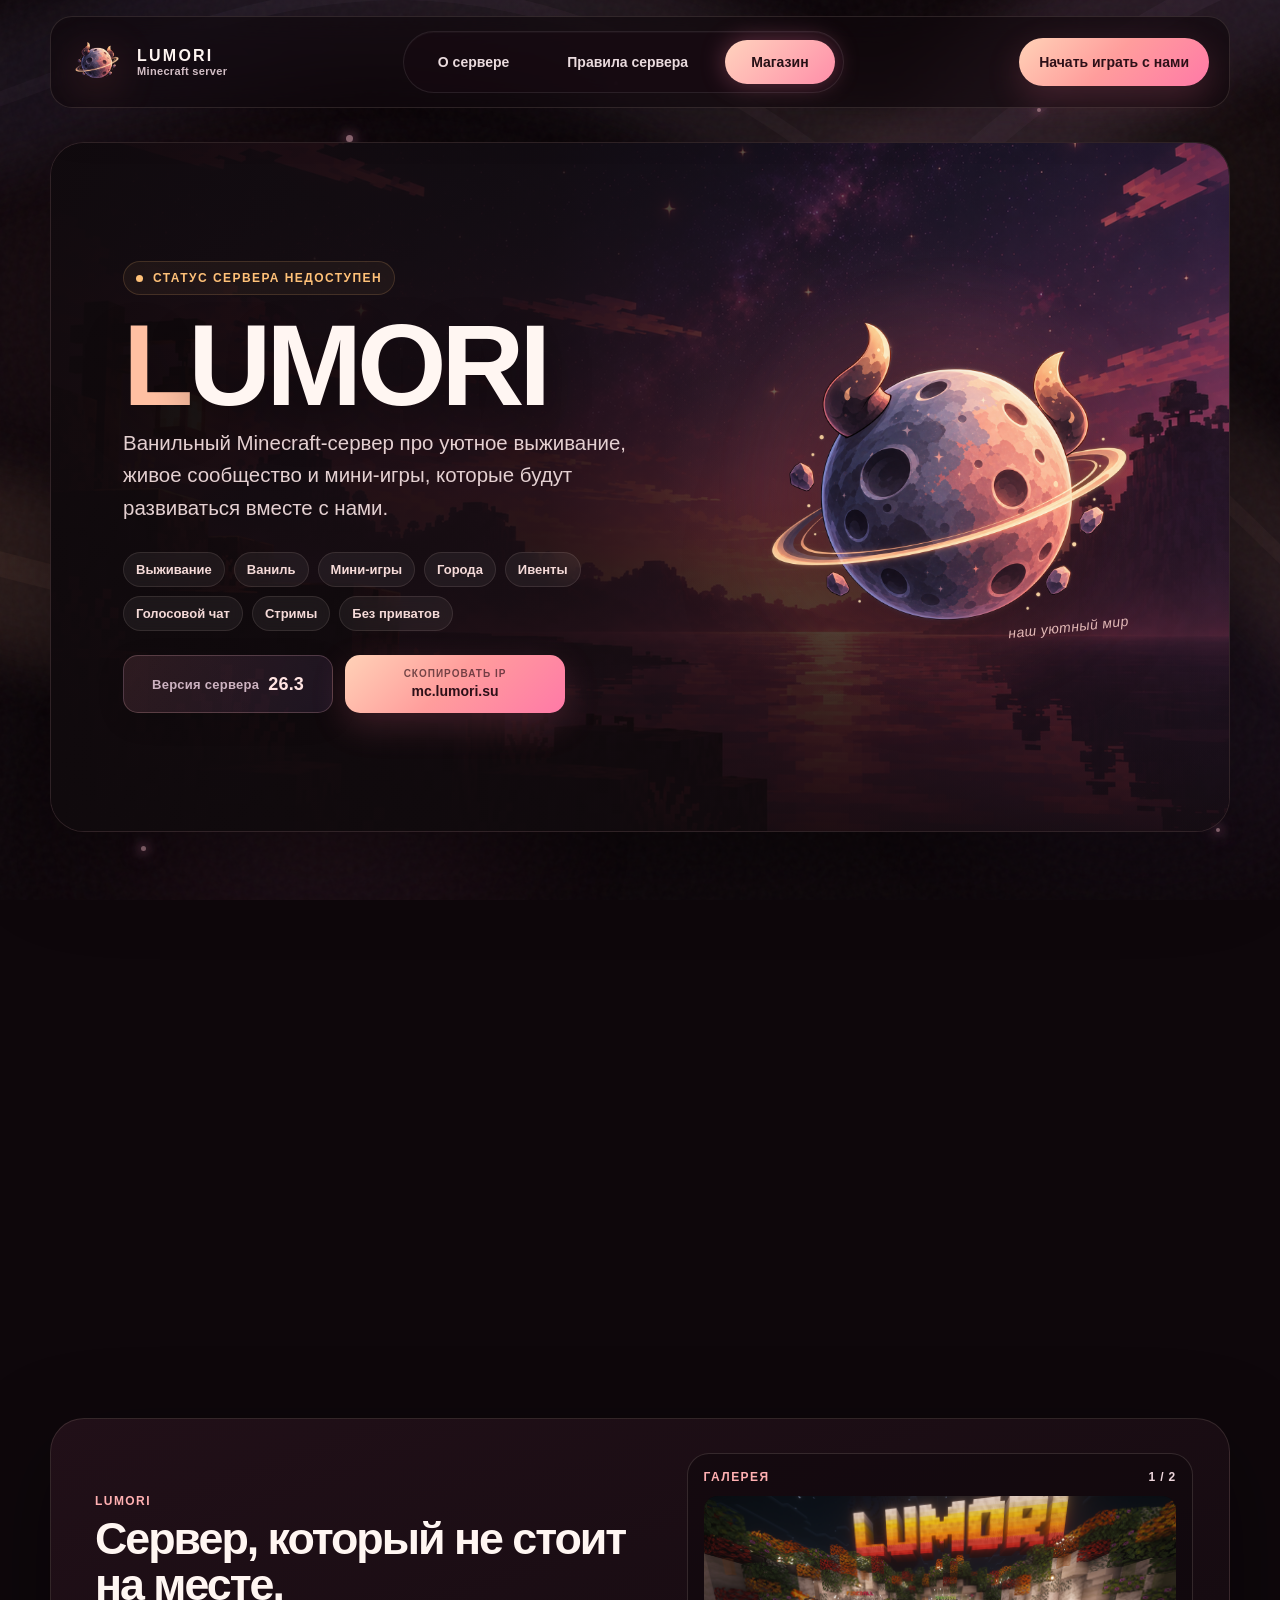
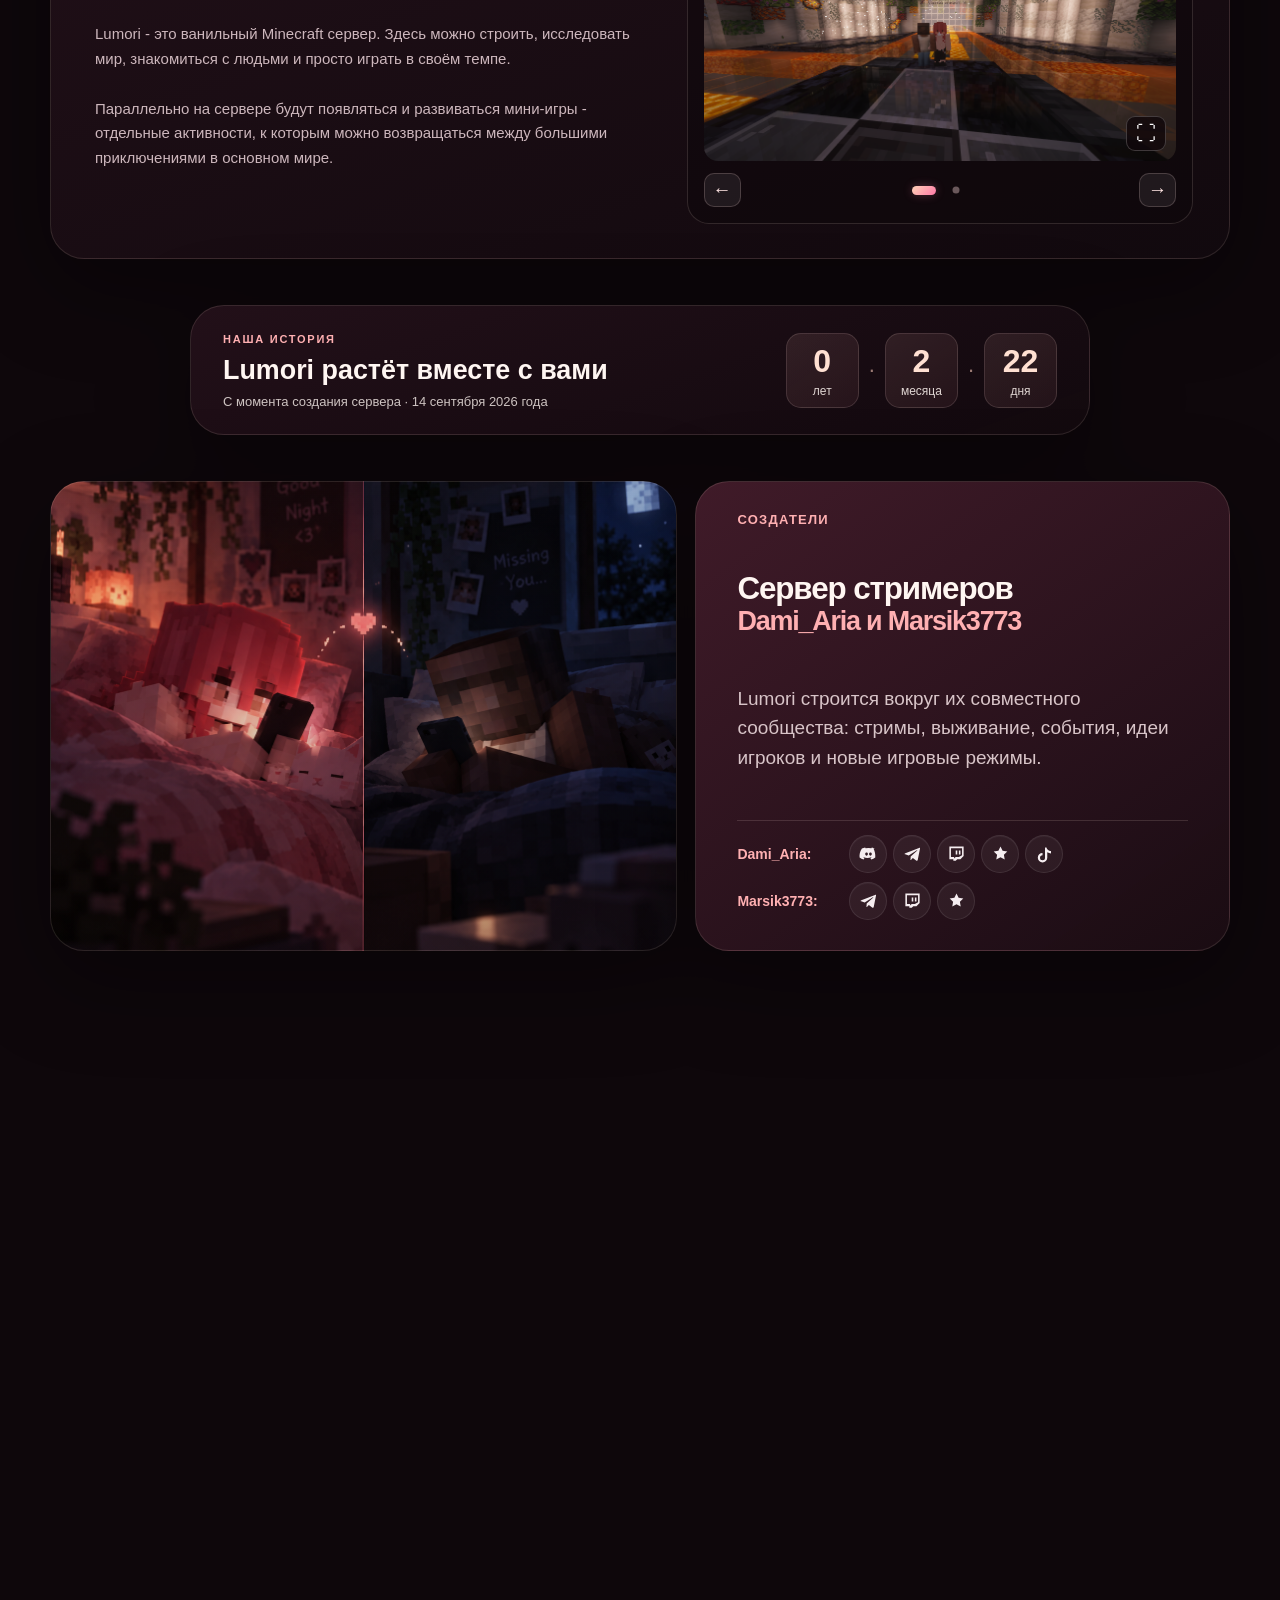
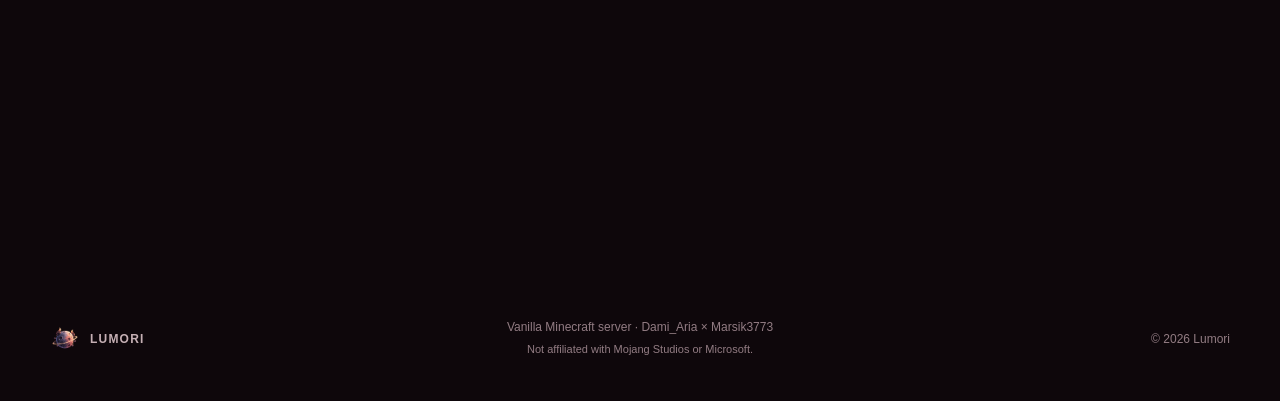
==== index.html @ 94ec96c5 "discord page" ====
<!DOCTYPE html>

<html lang="ru">
<head>
<meta charset="utf-8"/>
<meta content="width=device-width, initial-scale=1" name="viewport"/>
<meta content="#1b0c14" name="theme-color"/>
<meta content="Lumori — ванильный Minecraft-сервер стримеров Dami_Aria и Marsik3773. Версия 26.3, выживание, сообщество и мини-игры." name="description"/>
<title>Lumori — Minecraft Server</title>
<link href="assets/site/lumori-planet.png" rel="icon"/>
<link as="image" href="assets/site/lumori-hero.png" rel="preload"/>
<link href="styles.css?v=lumori-particles-8" rel="stylesheet"/>
</head>
<body>
<div aria-hidden="true" class="ambient-bg"></div>
<!-- Decorative animated aurora ribbons: above page background, non-interactive. -->
<div aria-hidden="true" class="lumori-aurora">
  <svg class="lumori-aurora-art" viewBox="0 0 1440 900" preserveAspectRatio="xMidYMid slice" xmlns="http://www.w3.org/2000/svg">
    <defs>
      <linearGradient id="lumori-ribbon-a" x1="0" y1="0" x2="1" y2="0"><stop offset="0" stop-color="#a65c7b" stop-opacity="0"/><stop offset=".27" stop-color="#ba795f" stop-opacity=".48"/><stop offset=".57" stop-color="#a86994" stop-opacity=".56"/><stop offset=".82" stop-color="#79639f" stop-opacity=".43"/><stop offset="1" stop-color="#79639f" stop-opacity="0"/></linearGradient>
      <linearGradient id="lumori-ribbon-b" x1="0" y1="0" x2="1" y2="0"><stop offset="0" stop-color="#766299" stop-opacity="0"/><stop offset=".34" stop-color="#8770aa" stop-opacity=".38"/><stop offset=".68" stop-color="#b87e74" stop-opacity=".48"/><stop offset="1" stop-color="#b87e74" stop-opacity="0"/></linearGradient>
      <filter id="lumori-ribbon-blur" x="-35%" y="-100%" width="170%" height="300%"><feGaussianBlur stdDeviation="18"/></filter>
    </defs>
    <g class="lumori-ribbon lumori-ribbon-one">
      <path d="M -250 645 C 155 235 390 825 800 390 S 1320 90 1700 270" fill="none" stroke="url(#lumori-ribbon-a)" stroke-width="120" stroke-linecap="round" filter="url(#lumori-ribbon-blur)"/>
      <path d="M -250 645 C 155 235 390 825 800 390 S 1320 90 1700 270" fill="none" stroke="url(#lumori-ribbon-a)" stroke-width="17" stroke-linecap="round" opacity=".67"/>
    </g>
    <g class="lumori-ribbon lumori-ribbon-two">
      <path d="M -200 140 C 280 460 390 -90 850 250 S 1330 870 1650 545" fill="none" stroke="url(#lumori-ribbon-b)" stroke-width="100" stroke-linecap="round" filter="url(#lumori-ribbon-blur)"/>
      <path d="M -200 140 C 280 460 390 -90 850 250 S 1330 870 1650 545" fill="none" stroke="url(#lumori-ribbon-b)" stroke-width="10" stroke-linecap="round" opacity=".58"/>
    </g>
  </svg>
</div>
<div aria-hidden="true" class="lumori-sky"><i></i><i></i><i></i><i></i><i></i><i></i><i></i><i></i><i></i><i></i><i></i><i></i><i></i><i></i><i></i><i></i><i></i><i></i><i></i><i></i><i></i><i></i><i></i><i></i></div>
<div aria-hidden="true" class="grain"></div>
<header class="topbar" id="top">
<a aria-label="Lumori — наверх" class="brand" href="#top">
<img alt="Символ сервера Lumori" src="assets/site/lumori-planet.png"/>
<span class="brand-copy">
<strong>LUMORI</strong>
<small>Minecraft server</small>
</span>
</a>
<nav aria-label="Основная навигация" class="nav">
<a data-feed="server" href="#server-feed">О сервере</a>
<a data-feed="rules" href="#rules-feed">Правила сервера</a>
<a class="nav-shop" data-link="shop" href="https://lumori.millida.trade/" rel="noopener noreferrer" target="_blank">Магазин</a>
</nav>
<a class="primary-btn header-play-btn" href="https://discord.gg/dc2WhRhd3e" target="_blank" rel="noopener noreferrer">Начать играть с нами</a>
</header>
<main>
<div class="site-feed server-feed" id="server-feed">
<section aria-labelledby="hero-title" class="hero section-shell">
<div aria-hidden="true" class="hero-backdrop"></div>
<div class="hero-copy reveal">
<div class="eyebrow server-status" id="server-status" role="status" aria-live="polite"><span class="spark" aria-hidden="true"></span><span id="server-status-text">Проверяем сервер...</span></div>
<h1 id="hero-title">LUMORI</h1>
<p class="hero-lead">Ванильный Minecraft-сервер про уютное выживание, живое сообщество и мини-игры, которые будут развиваться вместе с нами.</p>
<div aria-label="Основная информация" class="tag-row">
<span class="tag">Выживание</span>
<span class="tag">Ваниль</span>
<span class="tag">Мини-игры</span>
<span class="tag">Города</span>
<span class="tag">Ивенты</span>
<span class="tag">Голосовой чат</span>
<span class="tag">Стримы</span>
<span class="tag">Без приватов</span>
</div>
<div class="hero-server-actions">
<div aria-label="Версия сервера" class="hero-version">
<span class="hero-version-label">Версия сервера</span> <strong>26.3</strong>
</div>
<button aria-label="Скопировать IP-адрес сервера" class="primary-btn hero-copy-ip" id="copy-ip" type="button">
<span><small>Скопировать IP</small><strong id="server-ip">mc.lumori.su</strong></span>
</button>
</div>
</div>
<div aria-label="Символ Lumori" class="hero-mark reveal">
<div class="planet-aura"></div>
<img alt="Планета Lumori — официальный символ сервера" src="assets/site/lumori-planet.png"/>
<span class="orbit-label">наш уютный мир</span>
</div>
</section>
<section aria-labelledby="discord-title" class="discord-cta section-shell reveal" id="discord">
<div class="discord-card">
<div class="discord-copy">
<span class="kicker">DISCORD · COMMUNITY</span>
<h2 id="discord-title">Присоединяйся к нашему Discord-серверу</h2>
<p>Все важные вещи - в одном месте: анонсы, ивенты, объявления, новости сервера, дружеские посиделки и голосовое общение с игроками Lumori.</p>
<a class="primary-btn discord-join-btn" href="https://discord.gg/dc2WhRhd3e" rel="noopener noreferrer" target="_blank">
<span aria-hidden="true" class="btn-icon">✦</span>
<span><small>Discord Lumori</small><strong>Присоединиться</strong></span>
</a>
</div>
</div>
</section>
<section aria-labelledby="about-title" class="about section-shell reveal" id="about">
<div class="about-panel">
<div class="about-copy">
<span class="kicker">LUMORI</span>
<h2 id="about-title">Сервер, который не стоит на месте.</h2>
<p>Lumori - это ванильный Minecraft сервер. Здесь можно строить, исследовать мир, знакомиться с людьми и просто играть в своём темпе.<br/><br/>Параллельно на сервере будут появляться и развиваться мини-игры - отдельные активности, к которым можно возвращаться между большими приключениями в основном мире.</p>
</div>
<div aria-label="Галерея скриншотов сервера" class="about-gallery"><div class="gallery-top"><span class="kicker">ГАЛЕРЕЯ</span><span aria-live="polite" class="gallery-counter">Загрузка...</span></div><div class="gallery-photo-wrap"><button aria-label="Открыть изображение на весь экран" class="gallery-open" title="Открыть на весь экран" type="button" disabled><img alt="" id="gallery-preview" loading="lazy"/><span aria-hidden="true" class="gallery-expand">⛶</span></button></div><div class="gallery-controls"><button aria-label="Предыдущий скриншот" class="gallery-arrow gallery-prev" type="button">←</button><div aria-label="Выбор изображения" class="gallery-dots"></div><button aria-label="Следующий скриншот" class="gallery-arrow gallery-next" type="button">→</button></div></div></div>
</section>
<section class="server-age section-shell reveal" aria-labelledby="server-age-title">
  <div class="server-age-card">
    <div class="server-age-heading"><span class="kicker">НАША ИСТОРИЯ</span><h2 id="server-age-title">Lumori растёт вместе с вами</h2><p>С момента создания сервера · 14 сентября 2026 года</p></div>
    <div class="server-age-clock" role="timer" aria-label="Время с момента создания сервера">
      <div class="server-age-unit"><strong id="server-age-years">0</strong><span id="server-age-years-label">лет</span></div>
      <span class="server-age-separator" aria-hidden="true">·</span>
      <div class="server-age-unit"><strong id="server-age-months">0</strong><span id="server-age-months-label">месяцев</span></div>
      <span class="server-age-separator" aria-hidden="true">·</span>
      <div class="server-age-unit"><strong id="server-age-days">0</strong><span id="server-age-days-label">дней</span></div>
    </div>
  </div>
</section>
<section aria-labelledby="creators-title" class="creators section-shell reveal">
<div aria-label="Dami_Aria и Marsik3773" class="creators-visual" role="img"></div>
<div class="creators-copy">
<span class="kicker">СОЗДАТЕЛИ</span>
<h2 id="creators-title">Сервер стримеров <span class="creator-title-names">Dami_Aria и Marsik3773</span></h2>
<p>Lumori строится вокруг их совместного сообщества: стримы, выживание, события, идеи игроков и новые игровые режимы.</p>
<div aria-label="Ссылки на соцсети стримеров" class="social-stack creators-social-stack">
<div class="social-row">
<span class="social-row-label">Dami_Aria:</span>
<div class="social-icons">
<a aria-label="Discord Dami_Aria" class="social-icon-btn discord" href="https://discord.gg/dc2WhRhd3e" rel="noopener noreferrer" target="_blank">
<svg aria-hidden="true" viewbox="0 0 24 24"><path d="M20.3 4.37A16.7 16.7 0 0 0 16.2 3a11.7 11.7 0 0 0-.53 1.1a15.2 15.2 0 0 0-7.34 0A11.7 11.7 0 0 0 7.8 3a16.6 16.6 0 0 0-4.1 1.37C1.1 8.24.4 12 .75 15.7A16.9 16.9 0 0 0 5.8 18.2c.42-.57.79-1.18 1.1-1.82c-.6-.23-1.18-.52-1.72-.86c.14-.1.27-.2.4-.31c3.3 1.55 6.88 1.55 10.14 0c.13.11.26.21.4.31c-.54.34-1.12.63-1.72.86c.31.64.68 1.25 1.1 1.82a16.8 16.8 0 0 0 5.04-2.5c.42-4.3-.72-8.03-2.24-11.33ZM9.54 13.43c-.98 0-1.78-.9-1.78-2s.79-2 1.78-2c1 0 1.79.9 1.78 2c0 1.1-.79 2-1.78 2Zm4.92 0c-.98 0-1.78-.9-1.78-2s.79-2 1.78-2c1 0 1.79.9 1.78 2c0 1.1-.79 2-1.78 2Z" fill="currentColor"></path></svg>
</a>
<a aria-label="Telegram Dami_Aria" class="social-icon-btn telegram" href="https://t.me/dami_aria" rel="noopener noreferrer" target="_blank">
<svg aria-hidden="true" viewbox="0 0 24 24"><path d="M21.5 4.5L18.6 19c-.22 1.03-.8 1.28-1.63.8l-4.5-3.32l-2.17 2.1c-.24.24-.45.45-.9.45l.32-4.58l8.34-7.54c.36-.32-.08-.5-.56-.18L7.2 13.18l-4.42-1.38c-.96-.3-.98-.96.2-1.42L20.24 3.7c.8-.3 1.5.18 1.26.8Z" fill="currentColor"></path></svg>
</a>
<a aria-label="Twitch Dami_Aria" class="social-icon-btn twitch" href="https://www.twitch.tv/dami_aria" rel="noopener noreferrer" target="_blank">
<svg aria-hidden="true" viewbox="0 0 24 24"><path d="M3 2h18v12l-4 4h-4l-2 2H8v-2H3V2Zm16 11V4H5v11h4v2l2-2h4l4-2Zm-8-6h2v5h-2V7Zm4 0h2v5h-2V7Z" fill="currentColor"></path></svg>
</a>
<a aria-label="Donation Alerts Dami_Aria" class="social-icon-btn donate" href="https://www.donationalerts.com/r/dami_aria" rel="noopener noreferrer" target="_blank">
<svg aria-hidden="true" viewbox="0 0 24 24"><path d="M12 2l2.65 5.37L20.6 8.2l-4.3 4.18l1.02 5.92L12 15.52L6.68 18.3l1.02-5.92L3.4 8.2l5.95-.83L12 2Z" fill="currentColor"></path></svg>
</a>
<a aria-label="TikTok Dami_Aria" class="social-icon-btn tiktok" href="https://www.tiktok.com/@dami_aria?_r=1&amp;_t=ZS-95ohLLMDwGn" rel="noopener noreferrer" target="_blank">
<svg aria-hidden="true" viewbox="0 0 24 24"><path d="M14.5 3c.44 1.67 1.44 2.98 3.1 3.9c.84.47 1.72.73 2.6.8v2.9c-1.57-.03-3.16-.48-4.7-1.45v6.83A5.98 5.98 0 1 1 9.5 10v3.09a3.16 3.16 0 1 0 3.16 3.16V3h1.84Z" fill="currentColor"></path></svg>
</a></div>
</div>
<div class="social-row">
<span class="social-row-label">Marsik3773:</span>
<div class="social-icons">
<a aria-label="Telegram Marsik3773" class="social-icon-btn telegram" href="https://t.me/marselechka" rel="noopener noreferrer" target="_blank">
<svg aria-hidden="true" viewbox="0 0 24 24"><path d="M21.5 4.5L18.6 19c-.22 1.03-.8 1.28-1.63.8l-4.5-3.32l-2.17 2.1c-.24.24-.45.45-.9.45l.32-4.58l8.34-7.54c.36-.32-.08-.5-.56-.18L7.2 13.18l-4.42-1.38c-.96-.3-.98-.96.2-1.42L20.24 3.7c.8-.3 1.5.18 1.26.8Z" fill="currentColor"></path></svg>
</a>
<a aria-label="Twitch Marsik3773" class="social-icon-btn twitch" href="https://www.twitch.tv/marsik3773" rel="noopener noreferrer" target="_blank">
<svg aria-hidden="true" viewbox="0 0 24 24"><path d="M3 2h18v12l-4 4h-4l-2 2H8v-2H3V2Zm16 11V4H5v11h4v2l2-2h4l4-2Zm-8-6h2v5h-2V7Zm4 0h2v5h-2V7Z" fill="currentColor"></path></svg>
</a>
<a aria-label="Donation Alerts Marsik3773" class="social-icon-btn donate" href="https://www.donationalerts.com/r/marsik3773" rel="noopener noreferrer" target="_blank">
<svg aria-hidden="true" viewbox="0 0 24 24"><path d="M12 2l2.65 5.37L20.6 8.2l-4.3 4.18l1.02 5.92L12 15.52L6.68 18.3l1.02-5.92L3.4 8.2l5.95-.83L12 2Z" fill="currentColor"></path></svg>
</a>
</div>
</div>
</div>
</div>
</section>
<section aria-labelledby="live-title" class="live-section section-shell reveal" id="live">
<div class="section-heading compact-heading">
<div>
<span class="kicker">LIVE</span>
<h2 id="live-title">Кто сейчас в эфире?</h2>
</div>
<p>Статус обновляется автоматически примерно раз в минуту.</p>
</div>
<div class="live-grid">
<a class="live-card dami" href="https://www.twitch.tv/dami_aria" id="dami-live-card" rel="noopener noreferrer" target="_blank">
<div aria-hidden="true" class="live-photo"></div>
<div aria-hidden="true" class="live-shade"></div>
<div class="live-card-top">
<span class="streamer-name">Dami_Aria</span>
<span class="status-pill checking" id="dami-status"><i></i><span>Проверяем…</span></span>
</div>
<div class="live-card-bottom">
<span>Открыть Twitch</span><span aria-hidden="true">↗</span>
</div>
</a>
<a class="live-card marsik" href="https://www.twitch.tv/marsik3773" id="marsik-live-card" rel="noopener noreferrer" target="_blank">
<div aria-hidden="true" class="live-photo"></div>
<div aria-hidden="true" class="live-shade"></div>
<div class="live-card-top">
<span class="streamer-name">Marsik3773</span>
<span class="status-pill checking" id="marsik-status"><i></i><span>Проверяем…</span></span>
</div>
<div class="live-card-bottom">
<span>Открыть Twitch</span><span aria-hidden="true">↗</span>
</div>
</a>
</div>
</section>
<section aria-labelledby="join-title" class="join section-shell reveal">
<div class="join-card">
<div class="join-copy">
<span class="kicker">26.3 · VANILLA</span>
<h2 id="join-title">Присоединяйся к <span class="join-title-accent">Lumori.</span></h2>
<p>Там, где хорошие люди, тёплые стримы и мир, который мы строим вместе.</p>
</div>
<button class="primary-btn join-ip" id="copy-ip-bottom" type="button">
<span aria-hidden="true" class="btn-icon">⧉</span>
<span><small>Скопировать IP</small><strong id="server-ip-bottom">mc.lumori.su</strong></span>
</button>
</div>
</section>
</div>
<div class="site-feed rules-feed" id="rules-feed" style="display:none;">
<section aria-labelledby="rules-title" class="rules section-shell reveal" id="rules">
<div class="section-heading">
<div>
<h2 id="rules-title">Свод правил</h2>
</div>
<div class="rules-discord-box">
<p>Все обновления и актуальная версия публикуются в Discord-канале сервера.</p>
<a class="primary-btn" href="https://discord.com/channels/1509958866861953167/1515509602559594506" rel="noopener noreferrer" target="_blank">
<span>Перейти в Discord</span>
</a>
</div>
</div>
<div class="rules-content">
<p class="rule-text">Добро пожаловать в Lumori! Здесь можно строить, исследовать мир, торговать, создавать города и проводить время с другими игроками. Чтобы всем было комфортно, просим соблюдать следующие условия.</p>
<h2 class="rules-main-title">1. Общие положения</h2>
<h4 class="rule-item-title">1.1. Согласие</h4>
<p class="rule-text">Начиная играть на Lumori, вы принимаете действующий свод правил. Незнание установленных требований не освобождает от ответственности.</p>
<p class="rule-text"><strong>Наказание:</strong> Согласно нарушенному пункту.</p>
<hr/>
<h4 class="rule-item-title">1.2. Законодательство</h4>
<p class="rule-text">На сервере запрещены действия и материалы, нарушающие применимое законодательство.</p>
<p class="rule-text"><strong>Наказание:</strong> Удаление запрещённого материала и бан в зависимости от тяжести нарушения.</p>
<hr/>
<h4 class="rule-item-title">1.3. Жалобы и обращения</h4>
<p class="rule-text">При обнаружении нарушения, возникновении спора или необходимости обжаловать наказание создайте тикет в разделе «Поддержка» официального Discord-сервера Lumori. Опишите, что произошло, укажите ники участников и примерное время события. По возможности приложите скриншоты, запись или другие доказательства.</p>
<p class="rule-text"><strong>Наказание:</strong> За заведомо ложные жалобы и поддельные доказательства — предупреждение, мут или бан.</p>
<hr/>
<h4 class="rule-item-title">1.4. Обход ограничений</h4>
<p class="rule-text">Запрещено намеренно использовать лазейки в формулировках, ошибки сервера и другие способы обхода установленных требований.</p>
<p class="rule-text"><strong>Наказание:</strong> Согласно фактически совершённому нарушению.</p>
<hr/>
<h4 class="rule-item-title">1.5. Повторные нарушения</h4>
<p class="rule-text">При повторных и систематических нарушениях срок наказания увеличивается.</p>
<p class="rule-text"><strong>Наказание:</strong> Увеличение срока мута или бана вплоть до перманентного.</p>
<hr/>
<h4 class="rule-item-title">1.6. Соучастие</h4>
<p class="rule-text">Запрещено сознательно помогать другим игрокам совершать нарушения, участвовать в запрещённых схемах и скрывать незаконно полученные ресурсы.</p>
<p class="rule-text"><strong>Наказание:</strong> Определяется степенью участия и тяжестью нарушения.</p>
<hr/>
<h4 class="rule-item-title">1.7. Равенство игроков</h4>
<p class="rule-text">Донат, популярность, должность или участие в городе не освобождают от ответственности.</p>
<p class="rule-text"><strong>Наказание:</strong> Согласно нарушенному пункту.</p>
<hr/>
<h4 class="rule-item-title">1.8. Возврат ресурсов</h4>
<p class="rule-text">Администрация не обязана возвращать предметы, потерянные по вине игрока или в ходе обычной игры. Возврат возможен при подтверждённой ошибке сервера или нарушении со стороны другого игрока.</p>
<p class="rule-text"><strong>Наказание:</strong> Не предусмотрено.</p>
<hr/>
<h4 class="rule-item-title">1.9. Решения администрации</h4>
<p class="rule-text">При рассмотрении ситуации команда Lumori учитывает её обстоятельства и может назначить компенсацию пострадавшим, изъять незаконно полученные ресурсы или изменить срок наказания в зависимости от тяжести нарушения.</p>
<p class="rule-text"><strong>Наказание:</strong> Определяется совершённым нарушением.</p>
<hr/>
<h4 class="rule-item-title">1.10. Обновления</h4>
<p class="rule-text">Администрация вправе изменять и дополнять данный свод. Актуальная редакция публикуется на официальном сайте Lumori.</p>
<p class="rule-text"><strong>Наказание:</strong> Не предусмотрено.</p>
<hr/>
<h2 class="rules-main-title">2. Чат и общение</h2>
<p class="rule-text"><strong>Требования этого раздела действуют в игровом чате, Simple Voice Chat, Discord Lumori, личных сообщениях, книгах, на табличках, в названиях предметов и существ, а также при использовании других способов общения.</strong></p>
<h4 class="rule-item-title">2.1. Спам и флуд</h4>
<p class="rule-text">Запрещены повторяющиеся сообщения, бессмысленный текст, чрезмерное использование CAPS и засорение чата символами. Не отправляйте одно и то же сообщение несколько раз подряд и не мешайте другим участникам вести беседу.</p>
<p class="rule-text"><strong>Наказание:</strong> Мут 5–15 минут. При повторении срок увеличивается.</p>
<hr/>
<h4 class="rule-item-title">2.2. Нецензурная лексика</h4>
<p class="rule-text">Запрещены чрезмерное использование мата и намеренный обход фильтра.</p>
<p class="rule-text"><strong>Наказание:</strong> Мут 5–15 минут. При повторении срок увеличивается.</p>
<hr/>
<h4 class="rule-item-title">2.3. Оскорбления и травля</h4>
<p class="rule-text">Запрещены унижение игроков, намеренные провокации, оскорбления и травля. Не превращайте личные разногласия в публичный конфликт и не призывайте других участников присоединяться к травле.</p>
<p class="rule-text"><strong>Наказание:</strong> Мут от 30 минут до 24 часов. При серьёзных или повторных нарушениях — бан.</p>
<hr/>
<h4 class="rule-item-title">2.4. Оскорбление близких</h4>
<p class="rule-text">Запрещено оскорблять родителей, родственников и других близких людей игрока.</p>
<p class="rule-text"><strong>Наказание:</strong> Мут от 2 до 24 часов. При повторении — длительный мут или бан.</p>
<hr/>
<h4 class="rule-item-title">2.5. Дискриминация</h4>
<p class="rule-text">Запрещены унижение людей и разжигание ненависти по признакам расы, национальности, пола, происхождения и другим личным характеристикам.</p>
<p class="rule-text"><strong>Наказание:</strong> Мут от 24 часов до перманентного. При тяжёлых нарушениях — бан.</p>
<hr/>
<h4 class="rule-item-title">2.6. Политика и религия</h4>
<p class="rule-text">Запрещены политическая и религиозная агитация, провокации и конфликты.</p>
<p class="rule-text"><strong>Наказание:</strong> Мут от 15 минут. При повторении срок увеличивается.</p>
<hr/>
<h4 class="rule-item-title">2.7. Реклама других проектов</h4>
<p class="rule-text">Запрещено рекламировать сторонние Minecraft-серверы и другие проекты с целью переманивания игроков Lumori.</p>
<p class="rule-text"><strong>Наказание:</strong> Перманентный бан.</p>
<hr/>
<h4 class="rule-item-title">2.8. Опасные ссылки</h4>
<p class="rule-text">Запрещено распространять мошеннические, вредоносные и подозрительные ссылки.</p>
<p class="rule-text"><strong>Наказание:</strong> Мут или бан в зависимости от тяжести нарушения.</p>
<hr/>
<h4 class="rule-item-title">2.9. Угрозы</h4>
<p class="rule-text">Запрещены реальные угрозы игрокам, их близким и представителям команды Lumori.</p>
<p class="rule-text"><strong>Наказание:</strong> Мут от 24 часов до перманентного бана.</p>
<hr/>
<h4 class="rule-item-title">2.10. Персональные данные</h4>
<p class="rule-text">Запрещено распространять чужие личные данные без согласия владельца или угрожать их публикацией.</p>
<p class="rule-text"><strong>Наказание:</strong> Перманентный бан.</p>
<hr/>
<h4 class="rule-item-title">2.11. Голосовой чат</h4>
<p class="rule-text">Запрещены намеренные крики, звуковой спам, чрезмерно громкая музыка и другие звуки, мешающие окружающим. Если игрок просит снизить громкость или прекратить мешающий звук, отнеситесь к просьбе уважительно.</p>
<p class="rule-text"><strong>Наказание:</strong> Голосовой мут от 5 минут. При повторных нарушениях — длительный или перманентный голосовой мут.</p>
<hr/>
<h4 class="rule-item-title">2.12. Обход мута</h4>
<p class="rule-text">Запрещено обходить мут через другой аккаунт, голосовой чат, таблички, книги и другие способы.</p>
<p class="rule-text"><strong>Наказание:</strong> Увеличение срока мута вплоть до бана.</p>
<hr/>
<h4 class="rule-item-title">2.13. Попрошайничество</h4>
<p class="rule-text">Запрещено постоянно выпрашивать ресурсы, АРы, привилегии и услуги, особенно после отказа.</p>
<p class="rule-text"><strong>Наказание:</strong> Предупреждение или мут 5–15 минут.</p>
<hr/>
<h4 class="rule-item-title">2.14. Обращение к администрации</h4>
<p class="rule-text">Запрещено спамить упоминаниями сотрудников и требовать немедленного рассмотрения обращения. Для жалоб и решения проблем используйте тикеты в разделе «Поддержка».</p>
<p class="rule-text"><strong>Наказание:</strong> Предупреждение или мут 5–15 минут.</p>
<hr/>
<h4 class="rule-item-title">2.15. Критика сервера</h4>
<p class="rule-text">Конструктивная критика Lumori и действий команды разрешена. Запрещены оскорбления, травля и заведомо ложные обвинения.</p>
<p class="rule-text"><strong>Наказание:</strong> Согласно соответствующему пункту этого раздела.</p>
<hr/>
<h4 class="rule-item-title">2.16. Ложная официальная информация</h4>
<p class="rule-text">Запрещено выдавать выдуманные объявления, решения и изменения установленных требований за официальную информацию Lumori.</p>
<p class="rule-text"><strong>Наказание:</strong> Предупреждение, мут или временный бан.</p>
<hr/>
<h2 class="rules-main-title">3. Игровой процесс</h2>
<h4 class="rule-item-title">3.1. Читы</h4>
<p class="rule-text">Запрещены любые читы, программы и функции, предоставляющие нечестное игровое преимущество.</p>
<p class="rule-text"><strong>Наказание:</strong> Перманентный бан.</p>
<hr/>
<h4 class="rule-item-title">3.2. Запрещённые модификации</h4>
<p class="rule-text">Запрещены X-Ray, KillAura, Reach, ChestESP, SeedCracker, Baritone, AutoAttack, AutoTotem, AutoFish, FastBreak и другие модификации с аналогичными запрещёнными функциями. Xaero’s Minimap, Xaero’s World Map и обычные оптимизационные моды разрешены, если не используются для получения запрещённого преимущества.</p>
<p class="rule-text"><strong>Наказание:</strong> За использование запрещённых функций — перманентный бан.</p>
<hr/>
<h4 class="rule-item-title">3.3. Проверка на читы</h4>
<p class="rule-text">При вызове на проверку игрок обязан в течение 5 минут присоединиться к указанному голосовому каналу Discord и выполнять относящиеся к проверке Minecraft инструкции. Администрация не вправе требовать пароли, банковские данные и личную переписку.</p>
<p class="rule-text"><strong>Наказание:</strong> За отказ, выход с сервера после вызова или намеренное препятствование проверке — перманентный бан.</p>
<hr/>
<h4 class="rule-item-title">3.4. Баги и дюпы</h4>
<p class="rule-text">Запрещено использовать ошибки игры или сервера для получения ресурсов и преимуществ, в том числе повторять найденный способ ради личной выгоды или передавать его другим игрокам для использования. Об обнаруженных серьёзных ошибках необходимо сообщать через тикет в «Поддержку».</p>
<p class="rule-text"><strong>Наказание:</strong> Изъятие полученных ресурсов и бан игрового аккаунта. При крупном или повторном нарушении — перманентный бан.</p>
<hr/>
<h4 class="rule-item-title">3.5. Гриферство</h4>
<p class="rule-text">Запрещено ломать чужие постройки, воровать ресурсы, портить территории и убивать принадлежащих другим игрокам животных. Отсутствие замка, привата или таблички не означает, что чужое имущество можно забирать или изменять.</p>
<p class="rule-text"><strong>Наказание:</strong> Возврат ресурсов или компенсация ущерба и бан от 7 дней до перманентного.</p>
<hr/>
<h4 class="rule-item-title">3.6. PvP без согласия</h4>
<p class="rule-text">Запрещено убивать игроков и намеренно наносить им урон без согласия. Исключение — специальные PvP-зоны и официально согласованные мероприятия.</p>
<p class="rule-text"><strong>Наказание:</strong> Бан от 1 до 30 дней. При необходимости — компенсация ущерба.</p>
<hr/>
<h4 class="rule-item-title">3.7. Помехи игрокам</h4>
<p class="rule-text">Запрещено намеренно мешать другим игрокам: блокировать проходы, преследовать, приводить опасных мобов к чужим базам и создавать ловушки. Не создавайте препятствия, из-за которых человек не может спокойно играть или пользоваться своей территорией.</p>
<p class="rule-text"><strong>Наказание:</strong> Предупреждение или временный бан. При повторении срок увеличивается.</p>
<hr/>
<h4 class="rule-item-title">3.8. Лаг-машины</h4>
<p class="rule-text">Запрещено создавать механизмы, предназначенные для перегрузки сервера, возникновения лагов и сбоев.</p>
<p class="rule-text"><strong>Наказание:</strong> Удаление механизма без компенсации и перманентный бан.</p>
<hr/>
<h4 class="rule-item-title">3.9. Тяжёлые фермы</h4>
<p class="rule-text">Фермы и механизмы не должны создавать чрезмерную нагрузку на сервер. Если работа устройства вызывает заметные лаги, администрация может попросить уменьшить его нагрузку, изменить конструкцию или временно отключить. По требованию администрации проблемный механизм необходимо изменить или отключить.</p>
<p class="rule-text"><strong>Наказание:</strong> Предупреждение и требование устранить проблему. При отказе — временный бан.</p>
<hr/>
<h4 class="rule-item-title">3.10. Прогрузчики чанков</h4>
<p class="rule-text">Запрещено использовать механизмы постоянной прогрузки чанков без разрешения администрации.</p>
<p class="rule-text"><strong>Наказание:</strong> Удаление механизма и временный бан.</p>
<hr/>
<h4 class="rule-item-title">3.11. TNT-дюп</h4>
<p class="rule-text">Запрещено использовать дублирование TNT для добычи ресурсов, расчистки территории и получения преимущества.</p>
<p class="rule-text"><strong>Наказание:</strong> Удаление механизма, изъятие полученных ресурсов и бан до 30 дней.</p>
<hr/>
<h4 class="rule-item-title">3.12. Неприличные постройки</h4>
<p class="rule-text">Запрещены откровенно сексуальные и другие явно неприемлемые постройки и материалы.</p>
<p class="rule-text"><strong>Наказание:</strong> Удаление без компенсации и временный бан.</p>
<hr/>
<h4 class="rule-item-title">3.13. Запрещённая пропаганда</h4>
<p class="rule-text">Запрещены призывы к употреблению наркотиков, алкоголя, табачной и аналогичной продукции.</p>
<p class="rule-text"><strong>Наказание:</strong> Удаление материала, мут или временный бан.</p>
<hr/>
<h4 class="rule-item-title">3.14. Ивенты</h4>
<p class="rule-text">Участники официальных мероприятий обязаны соблюдать общие требования Lumori и условия конкретного ивента.</p>
<p class="rule-text"><strong>Наказание:</strong> Исключение из мероприятия и, при необходимости, дополнительное наказание за совершённое нарушение.</p>
<hr/>
<h4 class="rule-item-title">3.15. Массовые раздачи</h4>
<p class="rule-text">Крупные раздачи ресурсов и АРов, способные существенно повлиять на экономику сервера, необходимо согласовывать с администрацией.</p>
<p class="rule-text"><strong>Наказание:</strong> Прекращение раздачи, изъятие незаконно распространённых ресурсов и временный бан.</p>
<hr/>
<h4 class="rule-item-title">3.16. Игровые договоры</h4>
<p class="rule-text">Игроки могут заключать договоры о торговле, строительстве и других услугах. Условия рекомендуется фиксировать в подписанных книгах. Договор не может разрешать нарушение установленных требований Lumori.</p>
<p class="rule-text"><strong>Наказание:</strong> За намеренный обман или нарушение подтверждённого договора — компенсация ущерба, штраф или временный бан.</p>
<hr/>
<h4 class="rule-item-title">3.17. Мошенничество</h4>
<p class="rule-text">Запрещено намеренно обманывать игроков ради получения ресурсов, АРов, имущества или других преимуществ.</p>
<p class="rule-text"><strong>Наказание:</strong> Возврат имущества или компенсация и временный бан. При крупном или повторном нарушении — вплоть до перманентного бана.</p>
<hr/>
<h4 class="rule-item-title">3.18. Шантаж и вымогательство</h4>
<p class="rule-text">Запрещено требовать игровые ценности под угрозой гриферства, травли, ложных жалоб и другого вреда.</p>
<p class="rule-text"><strong>Наказание:</strong> Временный или перманентный бан в зависимости от тяжести нарушения.</p>
<hr/>
<h2 class="rules-main-title">4. Территории и постройки</h2>
<h4 class="rule-item-title">4.1. Чужие территории</h4>
<p class="rule-text">Запрещено без разрешения владельца использовать чужие постройки, изменять территорию и забирать имущество. Если владелец попросил покинуть его базу, необходимо выполнить просьбу. Даже если проход на базу открыт, это не даёт разрешения пользоваться чужими сундуками, фермами и механизмами.</p>
<p class="rule-text"><strong>Наказание:</strong> Предупреждение или временный бан. За кражу и разрушения дополнительно применяется наказание за гриферство.</p>
<hr/>
<h4 class="rule-item-title">4.2. Обозначение территории</h4>
<p class="rule-text">Рекомендуется обозначать границы своей территории табличками с ником владельца или названием города. Запрещено занимать огромные незастроенные участки только ради их резервирования.</p>
<p class="rule-text"><strong>Наказание:</strong> Требование освободить необоснованно занятую территорию.</p>
<hr/>
<h4 class="rule-item-title">4.3. Захват территории</h4>
<p class="rule-text">Запрещено занимать, перестраивать или уничтожать чужую базу без разрешения владельца.</p>
<p class="rule-text"><strong>Наказание:</strong> Восстановление ущерба и бан до 30 дней.</p>
<hr/>
<h4 class="rule-item-title">4.4. Заброшенные базы</h4>
<p class="rule-text">Запрещено самостоятельно присваивать и разбирать заброшенные постройки, даже если владелец давно не заходил на сервер. Для решения вопроса необходимо создать тикет в «Поддержке» и дождаться ответа администрации.</p>
<p class="rule-text"><strong>Наказание:</strong> Возврат ресурсов, восстановление ущерба и временный бан.</p>
<hr/>
<h4 class="rule-item-title">4.5. Общественные территории</h4>
<p class="rule-text">Запрещено самовольно изменять спавн, Незер-хаб, официальные дороги, магистрали и другие общественные территории.</p>
<p class="rule-text"><strong>Наказание:</strong> Удаление изменений без компенсации и предупреждение или временный бан.</p>
<hr/>
<h4 class="rule-item-title">4.6. Мусор на карте</h4>
<p class="rule-text">Запрещено оставлять недорубленные деревья, бессмысленные столбы, земляные коробки, лавакасты и другой строительный мусор. После временных работ убирайте за собой блоки и конструкции, которые портят общий вид мира или мешают проходу.</p>
<p class="rule-text"><strong>Наказание:</strong> Требование убрать территорию. При отказе — удаление построек без компенсации и временный бан.</p>
<hr/>
<h4 class="rule-item-title">4.7. Личные дороги и ветки</h4>
<p class="rule-text">Личные ответвления от общественных дорог и Незер-магистралей не должны мешать другим игрокам. Запрещено прокладывать их через чужие ветки без разрешения владельца.</p>
<p class="rule-text"><strong>Наказание:</strong> Требование исправить или перенести ветку. При отказе — временный бан.</p>
<hr/>
<h4 class="rule-item-title">4.8. Незер-магистрали</h4>
<p class="rule-text">Запрещено разрушать магистрали, перекрывать проходы, изменять оформление и размещать мешающие объекты.</p>
<p class="rule-text"><strong>Наказание:</strong> Восстановление магистрали и временный бан.</p>
<hr/>
<h4 class="rule-item-title">4.9. Реклама на магистралях</h4>
<p class="rule-text">Запрещено размещать рекламу на общественных дорогах и магистралях без разрешения администрации. Указатель на собственную ветку разрешён, если не мешает движению.</p>
<p class="rule-text"><strong>Наказание:</strong> Удаление рекламы и предупреждение. При повторении — временный бан.</p>
<hr/>
<h4 class="rule-item-title">4.10. Общественные фермы</h4>
<p class="rule-text">Создание крупных общественных ферм необходимо согласовывать с администрацией.</p>
<p class="rule-text"><strong>Наказание:</strong> Требование согласовать или изменить ферму. При отказе — её отключение или удаление и временный бан.</p>
<hr/>
<h4 class="rule-item-title">4.11. Сундуки в структурах</h4>
<p class="rule-text">Запрещено намеренно уничтожать сундуки в естественных структурах исключительно для того, чтобы другие игроки не смогли ими воспользоваться.</p>
<p class="rule-text"><strong>Наказание:</strong> Предупреждение или временный бан.</p>
<hr/>
<h4 class="rule-item-title">4.12. Территориальные споры</h4>
<p class="rule-text">Запрещено решать споры о территории посредством убийств, угроз и гриферства. Для разрешения спора необходимо создать тикет в «Поддержке».</p>
<p class="rule-text"><strong>Наказание:</strong> Согласно фактически совершённым нарушениям.</p>
<hr/>
<h2 class="rules-main-title">5. Торговля и экономика</h2>
<h4 class="rule-item-title">5.1. Валюта Lumori</h4>
<p class="rule-text">Валюта сервера — АР. 1 АР = 1 блок алмазной руды, добытый киркой с зачарованием «Шёлковое касание».</p>
<hr/>
<h4 class="rule-item-title">5.2. Система магазинов</h4>
<p class="rule-text">На Lumori можно превратить сундук, бочку или шалкеровый ящик в автоматический магазин. Для создания магазина введите команду <code>/shop create</code>, затем нажмите правой кнопкой мыши на выбранный контейнер. После создания магазина владелец добавляет товары и устанавливает цены не ниже минимальных.</p>
<hr/>
<h4 class="rule-item-title">5.3. Каталог товаров</h4>
<p class="rule-text">Все товары из зарегистрированных магазинов отображаются в общем каталоге, доступном по команде <code>/shop</code>. В каталоге можно посмотреть ассортимент, цены, координаты магазина и описание маршрута. Купить товар через каталог нельзя: покупатель должен лично добраться до магазина и приобрести товар через его контейнер.</p>
<hr/>
<h4 class="rule-item-title">5.4. Доступность магазина</h4>
<p class="rule-text">Владелец обязан обеспечить покупателям доступ к магазину и указать понятное описание маршрута до него. Запрещено намеренно скрывать магазин, перекрывать проход к нему или указывать ложный маршрут.</p>
<p class="rule-text"><strong>Наказание:</strong> Снос магазина без возврата находящихся в нём ресурсов и уменьшение лимита доступных магазинов минимум на 1 единицу. При повторных нарушениях — дальнейшее уменьшение лимита вплоть до полного запрета на создание магазинов.</p>
<hr/>
<h4 class="rule-item-title">5.5. Использование магазинов</h4>
<p class="rule-text">Магазин предназначен исключительно для продажи товаров. Запрещено использовать магазины как личные хранилища, создавать их без намерения торговать или намеренно делать товары недоступными для покупателей.</p>
<p class="rule-text"><strong>Наказание:</strong> Снос магазина без возврата находящихся в нём ресурсов и уменьшение лимита доступных магазинов минимум на 1 единицу. При повторных нарушениях — полный запрет на создание магазинов.</p>
<hr/>
<h4 class="rule-item-title">5.6. Лимиты магазинов</h4>
<p class="rule-text">Один магазин — один зарегистрированный сундук, бочка или шалкеровый ящик. Обычному игроку доступны 3 бесплатных магазина, максимум — 10. Игроку с подпиской Plus доступны 10 бесплатных магазинов, максимум — 50. Дополнительные магазины можно приобретать за АРы до достижения установленного лимита.</p>
<hr/>
<h4 class="rule-item-title">5.7. Покупка дополнительных магазинов</h4>
<p class="rule-text">Первый дополнительный магазин стоит 3 стака АР (192 АР), второй — 4 стака (256 АР), третий — 5 стаков (320 АР). Каждый следующий дополнительный магазин стоит на 1 стак АР дороже предыдущего. Бесплатные магазины не учитываются при расчёте стоимости дополнительных.</p>
<hr/>
<h4 class="rule-item-title">5.8. Ограничение лимита магазинов</h4>
<p class="rule-text">При наказании за неправильное использование магазинов доступный игроку лимит уменьшается независимо от его статуса. Покупка дополнительных магазинов и подписка Plus не отменяют наложенное ограничение. При полном запрете на создание магазинов игрок теряет право пользоваться системой магазинов до снятия ограничения администрацией.</p>
<hr/>
<h4 class="rule-item-title">5.9. Минимальные цены</h4>
<p class="rule-text">На сервере действуют минимальные цены на товары. Посмотреть их можно командой <code>/price</code>. Продавать товары ниже установленной минимальной стоимости запрещено.</p>
<p class="rule-text"><strong>Наказание:</strong> Предупреждение, отмена сделки и изъятие незаконной выгоды. При повторении — временный бан.</p>
<hr/>
<h4 class="rule-item-title">5.10. Обход минимальных цен</h4>
<p class="rule-text">Запрещено обходить <code>/price</code> через фиктивные сделки, скрытые обмены, возврат части оплаты и подарки, являющиеся частью торговой сделки. Обычные добровольные подарки разрешены.</p>
<p class="rule-text"><strong>Наказание:</strong> Изъятие незаконной выгоды и бан до 30 дней.</p>
<hr/>
<h4 class="rule-item-title">5.11. Продажа ниже минимальной цены</h4>
<p class="rule-text">Запрещено продавать, покупать и предлагать товары по цене ниже установленной минимальной стоимости.</p>
<p class="rule-text"><strong>Наказание:</strong> Предупреждение, отмена сделки и изъятие незаконной выгоды. При повторении — бан до 30 дней.</p>
<hr/>
<h4 class="rule-item-title">5.12. Торговля за реальные деньги</h4>
<p class="rule-text">Запрещено покупать и продавать игровые предметы, АРы, аккаунты, постройки и услуги за реальные деньги или другие внешние ценности. Исключение — официальные услуги Lumori.</p>
<p class="rule-text"><strong>Наказание:</strong> Перманентный бан.</p>
<hr/>
<h4 class="rule-item-title">5.13. Манипуляции с экономикой</h4>
<p class="rule-text">Запрещено намеренно создавать искусственный дефицит, организовывать схемы для разрушения экономики и распространять незаконно полученные ресурсы. Обычная перепродажа товаров с соблюдением минимальных цен разрешена.</p>
<p class="rule-text"><strong>Наказание:</strong> Изъятие незаконной выгоды и временный бан. При серьёзном или повторном нарушении — вплоть до перманентного бана.</p>
<hr/>
<h4 class="rule-item-title">5.14. Продажа аккаунтов</h4>
<p class="rule-text">Запрещено продавать, покупать и передавать игровые аккаунты другим людям.</p>
<p class="rule-text"><strong>Наказание:</strong> Перманентный бан.</p>
<hr/>
<h4 class="rule-item-title">5.15. Поддельные предметы</h4>
<p class="rule-text">Запрещено продавать предметы с поддельными зачарованиями, характеристиками и описаниями, вводящими покупателя в заблуждение.</p>
<p class="rule-text"><strong>Наказание:</strong> Возврат ресурсов покупателю и бан до 30 дней.</p>
<hr/>
<h4 class="rule-item-title">5.16. Размещение магазинов</h4>
<p class="rule-text">Магазин можно создать в любом разрешённом для строительства месте, в том числе на собственной территории или в специально отведённой торговой зоне. Запрещено размещать магазины на чужой территории без разрешения владельца, самовольно занимать общественные территории и перекрывать проходы к другим магазинам.</p>
<p class="rule-text"><strong>Наказание:</strong> Требование перенести магазин. За намеренное ограничение доступа покупателей применяется наказание по п. 5.4.</p>
<hr/>
<h4 class="rule-item-title">5.17. Передача магазина</h4>
<p class="rule-text">Запрещено продавать, передавать или сдавать в аренду зарегистрированный магазин другому игроку в обход системы Lumori.</p>
<p class="rule-text"><strong>Наказание:</strong> Отмена передачи и временная блокировка магазина.</p>
<hr/>
<h4 class="rule-item-title">5.18. Неактивные магазины</h4>
<p class="rule-text">Если магазин длительное время не используется, администрация вправе отключить его и освободить торговое место. Если магазин используется как личное хранилище или намеренно сделан недоступным для покупателей, применяется наказание по п. 5.5.</p>
<hr/>
<h2 class="rules-main-title">6. Города</h2>
<h4 class="rule-item-title">6.1. Создание города</h4>
<p class="rule-text">Для официальной регистрации города необходимо создать тикет в разделе «Поддержка» Discord-сервера Lumori.</p>
<p class="rule-text"><strong>Наказание:</strong> За выдачу неофициального объединения за зарегистрированный город с целью обмана — предупреждение или временный бан.</p>
<hr/>
<h4 class="rule-item-title">6.2. Устав города</h4>
<p class="rule-text">Города могут устанавливать собственные внутренние требования, если они не противоречат общим условиям Lumori.</p>
<p class="rule-text"><strong>Наказание:</strong> Отмена противоречащего положения устава. За фактическое нарушение применяются общие требования сервера.</p>
<hr/>
<h4 class="rule-item-title">6.3. Имущество города</h4>
<p class="rule-text">Постройки и ресурсы, добровольно переданные городу или созданные за счёт его общих ресурсов, считаются собственностью города. Личные вещи жителя не становятся городскими только из-за того, что хранятся на территории города.</p>
<p class="rule-text"><strong>Наказание:</strong> За присвоение городского имущества — возврат ресурсов, компенсация и временный бан.</p>
<hr/>
<h4 class="rule-item-title">6.4. Выход из города</h4>
<p class="rule-text">После выхода или исключения игрок имеет право в течение 72 часов забрать принадлежащее ему личное имущество. Если доступ к вещам ограничен, участники должны согласовать возможность их забрать. Запрещено препятствовать возврату личных вещей или забирать имущество города под видом собственного.</p>
<p class="rule-text"><strong>Наказание:</strong> Возврат имущества и временный бан.</p>
<hr/>
<h4 class="rule-item-title">6.5. Ответственность жителей</h4>
<p class="rule-text">Нарушение одного жителя не делает виновным весь город. Наказание получают только доказанные участники нарушения.</p>
<p class="rule-text"><strong>Наказание:</strong> Согласно совершённому нарушению.</p>
<hr/>
<h4 class="rule-item-title">6.6. Войны городов</h4>
<p class="rule-text">Войны разрешены только по добровольному согласию сторон и после одобрения администрации Lumori. До официального одобрения действуют обычные ограничения на PvP и гриферство.</p>
<p class="rule-text"><strong>Наказание:</strong> За самовольное начало войны — согласно фактически совершённым нарушениям.</p>
<hr/>
<h4 class="rule-item-title">6.7. Договор войны</h4>
<p class="rule-text">Перед войной главы городов должны согласовать участников, территорию, разрешённые действия, сроки и условия окончания. Каждый участник должен добровольно согласиться с условиями. Договор необходимо отправить администрации через тикет в «Поддержку».</p>
<p class="rule-text"><strong>Наказание:</strong> За нарушение утверждённого договора — штраф, исключение из войны или временный бан. За гриферство и другие действия вне условий договора применяются общие требования сервера.</p>
<hr/>
<h4 class="rule-item-title">6.8. Посторонние во время войны</h4>
<p class="rule-text">Запрещено намеренно вмешиваться в официальную войну, не являясь её участником.</p>
<p class="rule-text"><strong>Наказание:</strong> Предупреждение и удаление из зоны конфликта. При повторении — временный бан.</p>
<hr/>
<h2 class="rules-main-title">7. Аккаунты и безопасность</h2>
<h4 class="rule-item-title">7.1. Дополнительные аккаунты</h4>
<p class="rule-text">Запрещено использовать дополнительные аккаунты для обхода наказаний, получения преимуществ и сокрытия личности.</p>
<p class="rule-text"><strong>Наказание:</strong> Блокировка дополнительных аккаунтов и временный бан основного аккаунта.</p>
<hr/>
<h4 class="rule-item-title">7.2. Обход бана</h4>
<p class="rule-text">Запрещено обходить блокировку через другой или чужой аккаунт, смену ника, VPN и другие способы.</p>
<p class="rule-text"><strong>Наказание:</strong> Перманентный бан.</p>
<hr/>
<h4 class="rule-item-title">7.3. Взлом аккаунтов</h4>
<p class="rule-text">Запрещены взлом, попытки взлома, кража данных авторизации и получение несанкционированного доступа к чужим аккаунтам.</p>
<p class="rule-text"><strong>Наказание:</strong> Перманентный бан.</p>
<hr/>
<h4 class="rule-item-title">7.4. Передача аккаунта</h4>
<p class="rule-text">Запрещено передавать аккаунт другому человеку для обхода установленных ограничений. Игрок отвечает за действия, совершённые с использованием его аккаунта.</p>
<p class="rule-text"><strong>Наказание:</strong> Согласно совершённому нарушению, вплоть до перманентного бана.</p>
<hr/>
<h4 class="rule-item-title">7.5. Восстановление доступа</h4>
<p class="rule-text">При потере доступа администрация может запросить доказательства принадлежности аккаунта. Для обращения используйте тикет в «Поддержке» и сообщите сведения, которые помогут подтвердить владение аккаунтом, не раскрывая пароли и другие секретные данные. Если подтвердить владельца невозможно, в восстановлении может быть отказано.</p>
<p class="rule-text"><strong>Наказание:</strong> Не предусмотрено.</p>
<hr/>
<h4 class="rule-item-title">7.6. Никнеймы</h4>
<p class="rule-text">Запрещены никнеймы с оскорблениями, рекламой и другим недопустимым содержанием. Запрещено выдавать себя за другого игрока или сотрудника Lumori с целью обмана.</p>
<p class="rule-text"><strong>Наказание:</strong> Требование сменить никнейм или бан. При мошенничестве применяется соответствующее наказание.</p>
<hr/>
<h4 class="rule-item-title">7.7. Скины</h4>
<p class="rule-text">Запрещены откровенно непристойные скины и намеренное использование чужого образа для обмана или выдачи себя за другого человека.</p>
<p class="rule-text"><strong>Наказание:</strong> Требование сменить скин. При отказе — временный бан.</p>
<hr/>
<h4 class="rule-item-title">7.8. Связанный Discord-аккаунт</h4>
<p class="rule-text">При серьёзном нарушении блокировка может распространяться на связанный Discord-аккаунт игрока.</p>
<p class="rule-text"><strong>Наказание:</strong> Соответствующая блокировка игрового и/или Discord-аккаунта.</p>
<hr/>
<h4 class="rule-item-title">Обжалование наказания</h4>
<p class="rule-text">Если вы считаете наказание ошибочным, создайте тикет в разделе <strong>«Поддержка» Discord-сервера Lumori</strong> и опишите ситуацию.</p>
<p class="rule-text">За добросовестное обжалование наказание не применяется.</p>
<hr/>
<p class="rule-text"><strong>Играйте честно, уважайте других игроков и берегите мир Lumori!</strong></p>
</div>
</section>
</div>
</main>
<footer class="footer section-shell">
<a class="footer-brand" href="#top"><img alt="" src="assets/site/lumori-planet.png"/><span>LUMORI</span></a>
<div class="footer-info"><p>Vanilla Minecraft server · Dami_Aria × Marsik3773</p><p class="footer-disclaimer">Not affiliated with Mojang Studios or Microsoft.</p></div>
<span>© <span id="year"></span> Lumori</span>
</footer>
<div aria-live="polite" class="toast" id="toast" role="status"></div>
<div aria-label="Галерея Lumori" aria-modal="true" class="gallery-lightbox" hidden="" id="gallery-lightbox" role="dialog"><div class="lightbox-header"><span>Галерея Lumori</span><span aria-live="polite" class="lightbox-counter"></span><button aria-label="Закрыть галерею" class="lightbox-close" type="button">✕</button></div><button aria-label="Предыдущее изображение" class="lightbox-arrow lightbox-prev" type="button">←</button><img alt="" id="lightbox-image"/><button aria-label="Следующее изображение" class="lightbox-arrow lightbox-next" type="button">→</button></div><script src="config.js"></script>
<script src="script.js"></script>
</body>
</html>
---- styles.css ----
:root {
  --bg: #0e070b;
  --bg-soft: #1a0d14;
  --panel: rgba(30, 15, 23, 0.72);
  --panel-strong: rgba(39, 17, 27, 0.88);
  --text: #fff6f2;
  --muted: #cdb7bd;
  --line: rgba(255, 226, 215, 0.12);
  --peach: #ffbe8d;
  --coral: #ff806f;
  --rose: #ff6d9f;
  --pink: #ff96ba;
  --plum: #5f3147;
  --live: #ff4777;
  --ok: #6ce5ad;
  --shadow: 0 28px 90px rgba(0,0,0,.38);
  --radius-xl: 34px;
  --radius-lg: 26px;
  --radius-md: 18px;
  --max: 1180px;
}

* { box-sizing: border-box; }
html { scroll-behavior: smooth; }
body {
  margin: 0;
  min-height: 100vh;
  color: var(--text);
  background: var(--bg);
  font-family: Inter, ui-sans-serif, -apple-system, BlinkMacSystemFont, "Segoe UI", sans-serif;
  overflow-x: hidden;
}
a { color: inherit; text-decoration: none; }
button, a { -webkit-tap-highlight-color: transparent; }
button { font: inherit; }
::selection { background: rgba(255, 109, 159, .35); color: #fff; }

.ambient-bg {
  position: fixed;
  inset: -70px;
  z-index: -4;
  background:
    linear-gradient(180deg, rgba(9,4,7,.56), rgba(9,4,7,.92)),
    url("assets/site/lumori-hero.png") center 20% / cover no-repeat;
  filter: blur(54px) saturate(.82);
  transform: scale(1.08);
  opacity: .58;
}
.ambient-bg::after {
  content: "";
  position: absolute;
  inset: 0;
  background:
    radial-gradient(circle at 20% 10%, rgba(255,128,111,.24), transparent 28%),
    radial-gradient(circle at 78% 34%, rgba(255,109,159,.18), transparent 30%),
    radial-gradient(circle at 50% 90%, rgba(111,52,77,.28), transparent 35%);
}
.grain {
  position: fixed;
  inset: 0;
  z-index: 20;
  pointer-events: none;
  opacity: .035;
  background-image: url("data:image/svg+xml,%3Csvg viewBox='0 0 180 180' xmlns='http://www.w3.org/2000/svg'%3E%3Cfilter id='n'%3E%3CfeTurbulence type='fractalNoise' baseFrequency='.8' numOctaves='4' stitchTiles='stitch'/%3E%3C/filter%3E%3Crect width='100%25' height='100%25' filter='url(%23n)' opacity='.9'/%3E%3C/svg%3E");
}

.section-shell { width: min(var(--max), calc(100% - 40px)); margin-inline: auto; }

.topbar {
  position: sticky;
  top: 16px;
  z-index: 30;
  width: min(var(--max), calc(100% - 28px));
  margin: 16px auto 0;
  min-height: 68px;
  padding: 10px 12px 10px 14px;
  display: flex;
  align-items: center;
  justify-content: space-between;
  border: 1px solid var(--line);
  border-radius: 22px;
  background: rgba(15, 8, 12, .67);
  backdrop-filter: blur(22px) saturate(1.1);
  box-shadow: 0 12px 46px rgba(0,0,0,.18);
}
.brand { display: inline-flex; align-items: center; gap: 11px; font-weight: 900; letter-spacing: .12em; }
.brand img { width: 43px; height: 43px; object-fit: cover; border-radius: 13px; box-shadow: 0 0 28px rgba(255,128,111,.2); }
.brand span { font-size: 15px; }
.nav { display: flex; align-items: center; gap: 4px; }
.nav a { padding: 12px 15px; border-radius: 13px; color: #d9c7ca; font-size: 14px; font-weight: 700; transition: .2s ease; }
.nav a:hover { color: #fff; background: rgba(255,255,255,.055); }
.nav .nav-shop {
  background: linear-gradient(135deg, #ffd2b7 0%, #ff9d9c 48%, #ff79a7 100%);
  color: #2a1018;
  box-shadow: 0 0 24px rgba(255,126,166,.35);
}
.nav .nav-shop:hover {
  color: #2a1018;
  transform: translateY(-2px);
  box-shadow: 0 0 34px rgba(255,126,166,.55);
}
.nav .nav-shop { color: #261016; background: linear-gradient(135deg, #ffd3bd, #ff8ea9); margin-left: 5px; }
.nav .nav-shop:hover { color: #261016; transform: translateY(-1px); background: linear-gradient(135deg, #ffe0d1, #ffa4ba); }

.hero {
  position: relative;
  min-height: 690px;
  margin-top: 34px;
  border-radius: var(--radius-xl);
  overflow: hidden;
  border: 1px solid rgba(255, 223, 211, .12);
  background: rgba(20, 9, 14, .82);
  box-shadow: var(--shadow);
  display: grid;
  grid-template-columns: 1.05fr .95fr;
  align-items: center;
}
.hero-backdrop {
  position: absolute;
  inset: 0;
  background:
    linear-gradient(90deg, rgba(15,7,11,.98) 0%, rgba(15,7,11,.86) 42%, rgba(15,7,11,.2) 100%),
    linear-gradient(180deg, transparent 50%, rgba(15,7,11,.82) 100%),
    url("assets/site/lumori-hero.png") center / cover no-repeat;
  filter: saturate(.82) contrast(.98);
}
.hero-backdrop::after {
  content: "";
  position: absolute;
  inset: 0;
  background: radial-gradient(circle at 72% 48%, rgba(255, 127, 112, .14), transparent 26%);
}
.hero-copy, .hero-mark { position: relative; z-index: 1; }
.hero-copy { padding: 72px 0 72px 72px; max-width: 650px; }
.eyebrow, .kicker { text-transform: uppercase; letter-spacing: .12em; font-size: 12px; font-weight: 900; color: #ffb0b2; }
.eyebrow { display: inline-flex; align-items: center; gap: 10px; padding: 9px 12px; border: 1px solid rgba(255,180,183,.15); border-radius: 999px; background: rgba(255,116,139,.07); }
.spark { width: 7px; height: 7px; border-radius: 50%; background: #9a8e94; box-shadow: none; transition: .25s ease; }
.server-online { color: #ffb0b2; }
.server-online .spark { background: #ff7f92; box-shadow: 0 0 18px #ff7f92; }
.server-offline { color: #9b9095; background: rgba(255,255,255,.025); border-color: rgba(255,255,255,.1); }
.server-offline .spark { background: #777176; box-shadow: none; }
.server-error { color: #ffc178; background: rgba(255,193,120,.05); border-color: rgba(255,193,120,.16); }
.server-error .spark { background: #ffc178; box-shadow: none; }
.hero h1 { margin: 22px 0 12px; font-size: clamp(72px, 9vw, 132px); line-height: .85; letter-spacing: -.075em; font-weight: 950; text-shadow: 0 18px 44px rgba(0,0,0,.4); }
.hero h1::first-letter { color: #ffc0a2; }
.hero-lead { margin: 0; color: #e4d0d1; font-size: clamp(17px, 1.6vw, 21px); line-height: 1.58; max-width: 600px; }
.tag-row { display: flex; flex-wrap: wrap; gap: 9px; margin-top: 28px; }
.tag { color: #f5dad8; font-size: 13px; font-weight: 800; padding: 9px 12px; border-radius: 999px; border: 1px solid rgba(255,221,215,.11); background: rgba(255,255,255,.055); backdrop-filter: blur(8px); }
.hero-actions { display: flex; gap: 12px; margin-top: 32px; align-items: stretch; }
.primary-btn, .ghost-btn {
  border: 0;
  border-radius: 17px;
  min-height: 58px;
  display: inline-flex;
  align-items: center;
  justify-content: center;
  cursor: pointer;
  transition: transform .2s ease, box-shadow .2s ease, background .2s ease;
}
.primary-btn {
  gap: 12px;
  padding: 10px 18px;
  color: #2d1018;
  background: linear-gradient(135deg, #ffd2b7 0%, #ff9d9c 48%, #ff79a7 100%);
  box-shadow: 0 12px 35px rgba(255, 112, 142, .19);
}
.primary-btn:hover, .ghost-btn:hover { transform: translateY(-2px); }
.primary-btn span:last-child { display: flex; flex-direction: column; align-items: flex-start; line-height: 1.05; }
.primary-btn small { font-size: 10px; font-weight: 900; text-transform: uppercase; letter-spacing: .1em; opacity: .66; margin-bottom: 4px; }
.primary-btn strong { font-size: 15px; }
.btn-icon { font-size: 23px; font-weight: 900; }
.ghost-btn { padding: 0 20px; gap: 12px; color: #f7e5e2; border: 1px solid rgba(255, 230, 222, .15); background: rgba(255,255,255,.055); backdrop-filter: blur(12px); font-weight: 800; }

.hero-mark { display: grid; place-items: center; padding: 40px; }
.hero-mark img { position: relative; z-index: 2; width: min(480px, 90%); aspect-ratio: 1; object-fit: contain; filter: drop-shadow(0 30px 50px rgba(0,0,0,.48)); border-radius: 24px; }
.planet-aura { position: absolute; width: 450px; height: 450px; border-radius: 50%; background: radial-gradient(circle, rgba(255,132,106,.22), rgba(255,94,128,.08) 43%, transparent 72%); filter: blur(8px); }
.orbit-label { position: absolute; z-index: 3; bottom: 108px; right: 100px; transform: rotate(-6deg); color: #ffd4cf; font-size: 14px; font-style: italic; letter-spacing: .03em; opacity: .85; }

.live-section, .about, .creators, .rules, .socials, .join, .discord-cta { margin-top: 92px; }
.section-heading { display: flex; align-items: end; justify-content: space-between; gap: 28px; margin-bottom: 28px; }
.section-heading h2, .about h2, .creators h2, .join h2, .discord-cta h2 { margin: 7px 0 0; font-size: clamp(34px, 4vw, 58px); line-height: 1.02; letter-spacing: -.045em; }
.section-heading p { margin: 0; color: var(--muted); max-width: 480px; line-height: 1.6; }
.compact-heading h2 { font-size: clamp(30px, 3.2vw, 46px); }

.live-grid { display: grid; grid-template-columns: 1fr 1fr; gap: 18px; }
.live-card { position: relative; min-height: 290px; overflow: hidden; border-radius: var(--radius-lg); border: 1px solid rgba(255,228,219,.12); box-shadow: 0 22px 55px rgba(0,0,0,.26); display: flex; flex-direction: column; justify-content: space-between; padding: 22px; }
.live-photo { position: absolute; inset: 0; background-repeat: no-repeat; background-size: cover; background-position: center; transition: transform .4s ease, filter .4s ease; }
.live-card.dami .live-photo { background-image: url("assets/site/dami-live.png"); }
.live-card.marsik .live-photo { background-image: url("assets/site/marsik-live.png"); }
.live-card:hover .live-photo { transform: scale(1.025); filter: saturate(1.08); }
.live-shade { position: absolute; inset: 0; background: linear-gradient(180deg, rgba(8,6,8,.32), rgba(8,6,8,.08) 45%, rgba(8,6,8,.8)); }
.live-card-top, .live-card-bottom { position: relative; z-index: 2; display: flex; align-items: center; justify-content: space-between; gap: 12px; }
.streamer-name { font-size: 20px; font-weight: 900; letter-spacing: -.02em; }
.status-pill { display: inline-flex; align-items: center; gap: 8px; padding: 8px 11px; border-radius: 999px; font-size: 11px; font-weight: 900; text-transform: uppercase; letter-spacing: .06em; color: #ead7da; background: rgba(16,9,12,.68); border: 1px solid rgba(255,255,255,.11); backdrop-filter: blur(10px); }
.status-pill i { width: 8px; height: 8px; border-radius: 50%; background: #98858b; box-shadow: 0 0 0 4px rgba(152,133,139,.1); }
.status-pill.online { color: #fff; background: rgba(80, 14, 34, .78); border-color: rgba(255,90,125,.28); }
.status-pill.online i { background: var(--live); box-shadow: 0 0 18px rgba(255,71,119,.75); animation: pulse 1.4s infinite; }
.status-pill.offline i { background: #9a8b91; }
.status-pill.error i { background: #ffc178; }
.live-card-bottom { color: rgba(255,255,255,.82); font-size: 13px; font-weight: 800; }
@keyframes pulse { 0%,100%{opacity:1} 50%{opacity:.45} }

.about-panel { border: 1px solid var(--line); border-radius: var(--radius-xl); background: linear-gradient(160deg, rgba(38,18,27,.82), rgba(19,10,15,.8)); box-shadow: var(--shadow); overflow: hidden; }
.about-copy { padding: 58px 58px 40px; max-width: 850px; }
.about-copy p { color: var(--muted); font-size: 17px; line-height: 1.72; max-width: 760px; }
.feature-strip { border-top: 1px solid var(--line); display: grid; grid-template-columns: repeat(3,1fr); }
.feature-strip article { padding: 30px; min-height: 160px; display: flex; flex-direction: column; gap: 7px; border-right: 1px solid var(--line); }
.feature-strip article:last-child { border-right: 0; }
.feature-strip b { color: #ff929d; font-size: 12px; letter-spacing: .12em; }
.feature-strip strong { font-size: 18px; }
.feature-strip span { color: var(--muted); line-height: 1.45; font-size: 14px; }

.creators { display: grid; grid-template-columns: 1.08fr .92fr; gap: 18px; }
.creators-visual, .creators-copy { min-height: 470px; border-radius: var(--radius-xl); border: 1px solid var(--line); overflow: hidden; box-shadow: var(--shadow); }
.creators-visual { background: linear-gradient(180deg, rgba(11,7,10,.02), rgba(11,7,10,.24)), url("assets/site/streamers-night.png") center / cover no-repeat; }
.creators-copy { padding: 54px; background: linear-gradient(145deg, rgba(73,31,46,.86), rgba(27,13,20,.92)); display: flex; flex-direction: column; justify-content: center; }
.creators-copy p { color: #d8c4c8; font-size: 17px; line-height: 1.7; }
.creator-links { display: flex; flex-wrap: wrap; gap: 10px; margin-top: 14px; }
.creator-links a { padding: 12px 14px; border-radius: 14px; background: rgba(255,255,255,.06); border: 1px solid var(--line); font-size: 13px; font-weight: 800; }
.creator-links a span { opacity: .65; margin-left: 6px; }
.creator-links a:hover { background: rgba(255,255,255,.095); }

.rules-placeholder { position: relative; overflow: hidden; min-height: 260px; display: grid; grid-template-columns: 84px 1fr auto; gap: 26px; align-items: center; padding: 42px; border-radius: var(--radius-xl); border: 1px solid var(--line); background: rgba(27,13,20,.72); box-shadow: var(--shadow); }
.rules-glow { position: absolute; width: 380px; height: 380px; border-radius: 50%; right: -100px; top: -160px; background: radial-gradient(circle, rgba(255,113,140,.18), transparent 68%); }
.rules-index { position: relative; z-index: 1; width: 72px; height: 72px; border-radius: 21px; display: grid; place-items: center; font-size: 20px; font-weight: 900; color: #ffafaa; background: rgba(255,126,133,.09); border: 1px solid rgba(255,160,160,.13); }
.rules-placeholder > div:nth-child(3) { position: relative; z-index: 1; }
.rules-placeholder h3 { margin: 0 0 8px; font-size: 24px; }
.rules-placeholder p { margin: 0; color: var(--muted); line-height: 1.6; max-width: 720px; }
.rules-note { position: relative; z-index: 1; color: #dfc9cd; font-size: 11px; font-weight: 900; letter-spacing: .1em; text-transform: uppercase; border: 1px solid var(--line); border-radius: 999px; padding: 9px 11px; }

.social-grid { display: grid; grid-template-columns: repeat(3, 1fr); gap: 12px; }
.social-card { min-height: 108px; padding: 18px; border: 1px solid var(--line); border-radius: 19px; background: rgba(26,13,20,.7); display: flex; align-items: center; gap: 14px; transition: .2s ease; cursor: pointer; }
.social-card:hover { transform: translateY(-2px); background: rgba(38,18,28,.82); border-color: rgba(255,173,173,.2); }
.social-icon { width: 46px; height: 46px; flex: 0 0 46px; border-radius: 14px; display: grid; place-items: center; background: linear-gradient(145deg, rgba(255,180,154,.14), rgba(255,100,151,.11)); color: #ffb19f; font-size: 19px; font-weight: 950; border: 1px solid rgba(255,199,185,.09); }
.social-copy { min-width: 0; }
.social-copy strong { display: block; font-size: 15px; }
.social-copy span { display: block; color: #ad969d; font-size: 12px; margin-top: 4px; }
.social-arrow { margin-left: auto; color: #876f76; }

.join-card { min-height: 290px; position: relative; overflow: hidden; border-radius: var(--radius-xl); border: 1px solid var(--line); background:
  linear-gradient(90deg, rgba(25,10,17,.97), rgba(25,10,17,.72) 58%, rgba(25,10,17,.28)),
  url("assets/site/dami-banner.png") center / cover no-repeat;
  box-shadow: var(--shadow);
  padding: 48px;
  display: flex;
  align-items: center;
  justify-content: space-between;
  gap: 30px;
}
.join-copy { max-width: 630px; }
.join-copy p { color: #ddc9cc; font-size: 17px; line-height: 1.6; }
.join-title-accent { color: #ffb0b2; }
.join-ip { min-width: 230px; }


.discord-card {
  min-height: 350px;
  position: relative;
  overflow: hidden;
  border-radius: var(--radius-xl);
  border: 1px solid var(--line);
  background:
    linear-gradient(90deg, rgba(21,8,16,.96) 0%, rgba(21,8,16,.78) 48%, rgba(21,8,16,.38) 72%, rgba(21,8,16,.18) 100%),
    url("assets/site/discord-banner.png") center / cover no-repeat;
  box-shadow: var(--shadow);
  padding: 48px;
  display: flex;
  align-items: center;
}
.discord-copy {
  max-width: 760px;
}
.discord-copy p {
  color: #e2cdd0;
  font-size: 17px;
  line-height: 1.65;
  max-width: 660px;
}
.discord-feature-row {
  margin-top: 22px;
  display: flex;
  flex-wrap: wrap;
  gap: 10px;
}
.discord-feature-row span {
  padding: 10px 14px;
  border-radius: 999px;
  border: 1px solid rgba(255, 220, 228, .16);
  background: rgba(255,255,255,.06);
  color: #fff3f7;
  font-size: 13px;
  font-weight: 700;
  box-shadow: inset 0 1px 0 rgba(255,255,255,.05);
}
.discord-join-btn {
  margin-top: 26px;
  width: fit-content;
  min-width: 240px;
}

.footer { margin-top: 76px; padding: 34px 0 44px; display: grid; grid-template-columns: 1fr auto 1fr; align-items: center; gap: 20px; color: #927c83; font-size: 12px; }
.footer > span { justify-self: end; }
.footer-brand { display: inline-flex; align-items: center; gap: 10px; width: fit-content; color: #c5afb4; font-weight: 900; letter-spacing: .1em; }
.footer-brand img { width: 30px; height: 30px; object-fit: cover; border-radius: 9px; }
.footer p { margin: 0; }

.toast { position: fixed; left: 50%; bottom: 24px; z-index: 60; transform: translate(-50%, 24px); opacity: 0; pointer-events: none; padding: 12px 16px; border-radius: 14px; color: #fff5f2; background: rgba(27,13,20,.94); border: 1px solid rgba(255,219,210,.13); box-shadow: 0 18px 50px rgba(0,0,0,.35); backdrop-filter: blur(16px); transition: .25s ease; font-size: 13px; font-weight: 700; }
.toast.show { opacity: 1; transform: translate(-50%, 0); }

.reveal { opacity: 0; transform: translateY(22px); transition: opacity .7s ease, transform .7s ease; }
.reveal.visible { opacity: 1; transform: none; }

@media (max-width: 920px) {
  .topbar { top: 10px; }
  .nav a:not(.nav-shop) { display: none; }
  .hero { min-height: auto; grid-template-columns: 1fr; }
  .hero-backdrop { background: linear-gradient(180deg, rgba(15,7,11,.84), rgba(15,7,11,.96)), url("assets/site/lumori-hero.png") center / cover no-repeat; }
  .hero-copy { padding: 58px 42px 14px; max-width: 760px; }
  .hero-mark { padding: 24px 30px 48px; min-height: 340px; }
  .hero-mark img { width: 368px; max-width: 78vw; }
  .orbit-label { right: 15%; bottom: 40px; }
  .creators { grid-template-columns: 1fr; }
  .creators-visual { min-height: 430px; }
  .creators-copy { min-height: auto; }
  .footer { grid-template-columns: 1fr; text-align: center; justify-items: center; }
  .footer > span { justify-self: center; }
}

@media (max-width: 720px) {
  .section-shell { width: min(100% - 24px, var(--max)); }
  .topbar { width: calc(100% - 20px); min-height: 60px; border-radius: 18px; }
  .brand img { width: 38px; height: 38px; }
  .brand span { font-size: 13px; }
  .nav .nav-shop { padding: 10px 12px; }
  .hero { margin-top: 20px; border-radius: 25px; }
  .hero-copy { padding: 44px 22px 8px; }
  .hero h1 { font-size: clamp(64px, 21vw, 92px); margin-top: 18px; }
  .hero-lead { font-size: 16px; }
  .hero-actions { flex-direction: column; align-items: stretch; }
  .ghost-btn { min-height: 54px; }
  .hero-mark { min-height: 280px; padding-bottom: 38px; }
  .planet-aura { width: 330px; height: 330px; }
  .orbit-label { display: none; }
  .live-section, .about, .creators, .rules, .socials, .join, .discord-cta { margin-top: 66px; }
  .section-heading { display: block; }
  .section-heading p { margin-top: 14px; }
  .live-grid, .social-grid { grid-template-columns: 1fr; }
  .live-card { min-height: 250px; }
  .about-copy, .creators-copy { padding: 34px 24px; }
  .feature-strip { grid-template-columns: 1fr; }
  .feature-strip article { border-right: 0; border-bottom: 1px solid var(--line); min-height: 130px; }
  .feature-strip article:last-child { border-bottom: 0; }
  .creators-visual { min-height: 340px; }
  .rules-placeholder { grid-template-columns: 1fr; padding: 28px 24px; }
  .rules-index { width: 58px; height: 58px; border-radius: 17px; }
  .rules-note { width: fit-content; }
  .join-card { display: block; padding: 34px 24px; background: linear-gradient(180deg, rgba(25,10,17,.86), rgba(25,10,17,.97)), url("assets/site/dami-banner.png") center / cover no-repeat; }
  .join-ip { width: 100%; margin-top: 22px; }
  .discord-card { display: block; min-height: 330px; padding: 34px 24px; background: linear-gradient(180deg, rgba(21,8,16,.84), rgba(21,8,16,.96)), url("assets/site/discord-banner.png") center / cover no-repeat; }
  .discord-copy p { font-size: 16px; }
  .discord-join-btn { width: 100%; margin-top: 22px; }
}

@media (prefers-reduced-motion: reduce) {
  html { scroll-behavior: auto; }
  *, *::before, *::after { animation: none !important; transition: none !important; }
  .reveal { opacity: 1; transform: none; }
}


.social-links {
  display:flex;
  gap:10px;
  justify-content:center;
  flex-wrap:wrap;
  padding:14px 0;
}

.social-links a {
  padding:8px 14px;
  border:1px solid rgba(255,255,255,.12);
  border-radius:999px;
  color:inherit;
  text-decoration:none;
  font-size:14px;
}

.community {
  margin-top:80px;
}


/* --- header redesign --- */
.topbar {
  width: min(var(--max), calc(100% - 28px));
  min-height: 82px;
  padding: 14px 20px;
  display: grid;
  grid-template-columns: auto minmax(260px, 1fr) auto;
  align-items: center;
  gap: 18px;
}
.brand {
  display: inline-flex;
  align-items: center;
  gap: 14px;
  font-weight: 800;
  letter-spacing: .08em;
}
.brand img {
  width: 52px;
  height: 52px;
  object-fit: contain;
  border-radius: 0;
  box-shadow: none;
  filter: drop-shadow(0 10px 22px rgba(255,128,111,.22));
  background: transparent !important;
}
.brand-copy {
  display: flex;
  flex-direction: column;
  gap: 2px;
}
.brand-copy strong {
  font-size: 16px;
  line-height: 1;
  letter-spacing: .14em;
}
.brand-copy small {
  color: #d3bfc6;
  font-size: 11px;
  line-height: 1;
  letter-spacing: .03em;
  font-weight: 600;
}
.nav {
  justify-self: center;
  display: inline-flex;
  align-items: center;
  gap: 6px;
  padding: 8px;
  border-radius: 999px;
  border: 1px solid rgba(255,255,255,.09);
  background: rgba(24, 10, 18, .58);
  box-shadow: inset 0 1px 0 rgba(255,255,255,.03);
}
.nav a {
  padding: 14px 26px;
  border-radius: 999px;
  color: #eadbde;
  font-size: 14px;
  font-weight: 700;
}
.nav a:hover {
  color: #fff;
  background: rgba(255,255,255,.08);
}
.social-stack {
  display: flex;
  flex-direction: column;
  gap: 8px;
  justify-self: end;
}
.social-row {
  display: flex;
  align-items: center;
  gap: 10px;
}
.social-row-label {
  min-width: 120px;
  color: #e5d2d7;
  font-size: 14px;
  font-weight: 800;
  white-space: nowrap;
}
.social-icons {
  display: flex;
  align-items: center;
  gap: 8px;
  flex-wrap: wrap;
}
.social-icon-btn {
  width: 38px;
  height: 38px;
  border-radius: 50%;
  display: inline-flex;
  align-items: center;
  justify-content: center;
  color: #f5edf0;
  border: 1px solid rgba(255,255,255,.09);
  background: rgba(255,255,255,.05);
  box-shadow: inset 0 1px 0 rgba(255,255,255,.04);
  transition: transform .2s ease, background .2s ease, border-color .2s ease;
}
.social-icon-btn svg {
  width: 18px;
  height: 18px;
}
.social-icon-btn:hover {
  transform: translateY(-1px);
  background: rgba(255,255,255,.1);
  border-color: rgba(255,210,200,.18);
}
.social-icon-btn.discord:hover { color: #c9d3ff; }
.social-icon-btn.boosty:hover { color: #ffc579; }
.social-icon-btn.telegram:hover { color: #9adfff; }
.social-icon-btn.twitch:hover { color: #cfbbff; }
.social-icon-btn.youtube:hover { color: #ffb5b5; }
.social-icon-btn.donate:hover { color: #ffe09f; }
.social-icon-btn.tiktok:hover { color: #ffc9df; }

.hero h1 {
  letter-spacing: -.045em;
  font-weight: 880;
}

.footer-brand img {
  object-fit: contain;
  border-radius: 0;
  background: transparent !important;
}

@media (max-width: 1180px) {
  .topbar {
    grid-template-columns: auto 1fr;
    gap: 14px 18px;
  }
  .nav {
    justify-self: start;
  }
  .social-stack {
    grid-column: 1 / -1;
    justify-self: stretch;
    padding-top: 2px;
  }
}

@media (max-width: 860px) {
  .topbar {
    grid-template-columns: 1fr;
    justify-items: start;
  }
  .nav {
    justify-self: start;
    overflow-x: auto;
    max-width: 100%;
  }
  .social-row {
    align-items: flex-start;
    flex-direction: column;
  }
  .social-row-label {
    min-width: 0;
  }
}

@media (max-width: 640px) {
  .brand img { width: 44px; height: 44px; }
  .brand-copy strong { font-size: 14px; }
  .nav a {
    padding: 11px 16px;
    font-size: 13px;
  }
  .social-icon-btn {
    width: 34px;
    height: 34px;
  }
  .social-icon-btn svg {
    width: 16px;
    height: 16px;
  }
  .hero h1 {
    letter-spacing: -.03em;
    font-weight: 860;
  }
}

.social-icon-btn.steam:hover { color: #cbe0ff; }
.social-icon-btn.memealerts:hover { color: #ffd1f0; }


/* Shared luminous hover for all interactive buttons */
.nav a,
.primary-btn,
.ghost-btn,
.social-icon-btn {
  transition: transform .2s ease, box-shadow .2s ease, background .2s ease, border-color .2s ease, color .2s ease;
}

.nav a:hover,
.primary-btn:hover,
.ghost-btn:hover,
.social-icon-btn:hover {
  box-shadow: 0 0 0 1px rgba(255, 210, 200, .12), 0 0 24px rgba(255, 126, 166, .34), 0 10px 28px rgba(255, 126, 166, .16);
}

.nav a:not(.nav-shop):hover,
.ghost-btn:hover,
.social-icon-btn:hover {
  background: linear-gradient(135deg, rgba(255, 210, 183, .22) 0%, rgba(255, 157, 156, .18) 48%, rgba(255, 121, 167, .20) 100%);
  border-color: rgba(255, 199, 190, .28);
}

.nav .nav-shop:hover,
.primary-btn:hover {
  background: linear-gradient(135deg, #ffe0d1 0%, #ffb0ae 48%, #ff94b6 100%);
  color: #261016;
}


/* cleanup after removing about feature strip and creator links */
.about-panel { padding-bottom: 8px; }
.creators-copy { justify-content: center; }

/* Rules feed */
.rules-discord-box {
  display: flex;
  flex-direction: column;
  gap: 18px;
  max-width: 430px;
}
.rules-discord-box p {
  margin: 0;
  color: var(--muted);
  line-height: 1.6;
}
.rules-content {
  padding: 42px;
  border-radius: var(--radius-xl);
  border: 1px solid var(--line);
  background: rgba(27,13,20,.72);
  box-shadow: var(--shadow);
}
.rules-main-title {
  display: block;
  margin: 42px 0 22px;
  font-size: clamp(28px, 3vw, 42px);
  line-height: 1.15;
  color: var(--text);
}
.rule-category {
  margin: 42px 0 22px;
  font-size: clamp(28px, 3vw, 42px);
  line-height: 1.1;
}
.rule-item-title {
  margin: 28px 0 10px;
  font-size: 22px;
}
.rule-text {
  color: var(--muted);
  line-height: 1.65;
  margin: 10px 0;
}
.rule-list {
  color: var(--muted);
  line-height: 1.7;
  margin: 12px 0 20px;
}
.rules-content hr {
  border: 0;
  height: 1px;
  background: var(--line);
  margin: 28px 0;
}
@media (max-width: 760px) {
  .rules-content {
    padding: 24px;
  }
}

/* Compact server-version panel below the hero tags */
.hero-version { display: inline-flex; flex-direction: row; align-items: center; justify-content: center; gap: 9px; white-space: nowrap; max-width: 100%; margin-top: 24px; padding: 13px 28px; border-radius: 15px; border: 1px solid rgba(255,190,199,.22); background: linear-gradient(120deg,rgba(255,155,171,.12),rgba(170,126,240,.09)); box-shadow: 0 8px 28px rgba(0,0,0,.12); }
.hero-version-label { font-size: 13px; font-weight: 850; letter-spacing: .02em; color: #cdb3c1; }
.hero-version strong { color: #ffe4e2; font-size: 18px; font-weight: 850; letter-spacing: .01em; }
.hero-version-dot { color: #ffabb9; padding: 0 4px; }

/* Ссылки авторов перенесены из шапки в карточку создателей. */
.creators-copy { justify-content: center; padding-top: 38px; padding-bottom: 38px; }
.creators-copy p { margin: 16px 0 0; }
.creators-social-stack {
  justify-self: auto;
  align-self: stretch;
  width: 100%;
  margin-top: 25px;
  padding-top: 20px;
  border-top: 1px solid rgba(255,226,215,.14);
  gap: 12px;
}
.creators-social-stack .social-row { flex-wrap: wrap; gap: 8px 12px; }
.creators-social-stack .social-row-label { min-width: 112px; }
.creators-social-stack .social-icons { gap: 7px; }
@media (max-width: 720px) {
  .creators-copy { padding: 30px 24px; }
  .creators-social-stack { margin-top: 20px; padding-top: 18px; }
  .creators-social-stack .social-row-label { min-width: 100%; }
}

/* Header play button: same gradient and hover animation as the primary actions. */
.header-play-btn {
  justify-self: end;
  min-height: 48px;
  padding: 12px 20px;
  border-radius: 999px;
  font-size: 14px;
  font-weight: 800;
  white-space: nowrap;
}
@media (max-width: 1180px) {
  .header-play-btn { grid-column: 2; grid-row: 1; }
}
@media (max-width: 860px) {
  .header-play-btn { grid-column: 1; grid-row: auto; justify-self: start; }
}
@media (max-width: 640px) {
  .header-play-btn { min-height: 42px; padding: 10px 15px; font-size: 13px; }
}

/* Footer disclaimer */
.footer-info { text-align: center; }
.footer-disclaimer { margin-top: 7px !important; font-size: 11px; color: #927c83; line-height: 1.5; }

/* Creator cards: preserve the original 470px desktop height and keep both cards equal. */
@media (min-width: 721px) {
  .creators { align-items: stretch; }
  .creators-visual, .creators-copy { height: 470px; min-height: 470px; }
  .creators-copy { padding: 26px 30px; gap: 0; }
  .creators-copy .kicker { font-size: 12px; }
  .creators-copy h2 { font-size: clamp(30px, 3vw, 40px); line-height: 1.06; margin-top: 7px; }
  .creators-copy p { font-size: 14px; line-height: 1.48; margin-top: 12px; }
  .creators-social-stack { margin-top: 14px; padding-top: 12px; gap: 8px; }
  .creators-social-stack .social-row { gap: 7px 9px; }
  .creators-social-stack .social-row-label { font-size: 12px; min-width: 93px; }
  .creators-social-stack .social-icons { gap: 6px; }
  .creators-social-stack .social-icon-btn { width: 32px; height: 32px; flex-shrink: 0; }
  .creators-social-stack .social-icon-btn svg { width: 16px; height: 16px; }
}
/* On narrow screens cards stack; text remains readable and links do not clip. */
@media (max-width: 720px) {
  .creators-copy h2 { font-size: clamp(29px, 8vw, 39px); }
  .creators-copy p { font-size: 15px; line-height: 1.5; }
  .creators-social-stack { gap: 9px; }
}

/* Версия сервера и кнопка копирования IP на главном виджете */
.hero-server-actions { display: flex; align-items: stretch; flex-wrap: wrap; gap: 12px; margin-top: 24px; }
.hero-server-actions .hero-version { margin-top: 0; min-height: 58px; box-sizing: border-box; }
.hero-copy-ip { min-height: 58px; min-width: 220px; padding: 8px 22px; border-radius: 15px; box-sizing: border-box; }
.hero-copy-ip > span { align-items: center !important; text-align: center; }
.hero-copy-ip small { margin-bottom: 5px; }
.hero-copy-ip strong { font-size: 14px; white-space: nowrap; }
@media (max-width: 430px) {
  .hero-server-actions { gap: 10px; }
  .hero-server-actions .hero-version, .hero-copy-ip { width: 100%; }
}

/* Creators: evenly use the existing card height without enlarging either card. */
@media (min-width: 721px) {
  .creators-copy {
    display: grid;
    grid-template-rows: auto auto minmax(0, 1fr) auto;
    align-content: stretch;
    justify-content: stretch;
    padding: 30px clamp(25px, 3.2vw, 44px);
    box-sizing: border-box;
  }
  .creators-copy .kicker { align-self: end; }
  .creators-copy h2 { align-self: start; margin-top: 9px; }
  .creators-copy p { align-self: center; margin: 0; max-width: 45ch; font-size: 15px; line-height: 1.55; }
  .creators-social-stack { align-self: end; margin: 0; padding-top: 15px; gap: 11px; }
  .creators-social-stack .social-row { align-items: center; }
  .creators-social-stack .social-row-label { font-size: 13px; }
  .creators-social-stack .social-icon-btn { width: 35px; height: 35px; }
}
@media (max-width: 720px) {
  .creators-copy { display: flex; justify-content: center; height: auto; }
}

/* Compact screenshot gallery in the existing about banner */
.about-panel {display:grid;grid-template-columns:minmax(0,1fr) minmax(0,.88fr);align-items:center;gap:24px;padding:34px 36px;}
.about-copy {min-width:0;max-width:none;padding:0 0 0 8px;}
.about-copy h2 {font-size:clamp(30px,3.5vw,49px);}
.about-copy p {font-size:15px;line-height:1.65;}
.about-gallery {min-width:0;padding:16px;border:1px solid rgba(255,226,215,.14);border-radius:22px;background:rgba(12,7,11,.43);}
.gallery-top,.gallery-controls {display:flex;justify-content:space-between;align-items:center;gap:12px;}
.gallery-top {margin-bottom:12px;}.gallery-counter,.lightbox-counter{font-size:12px;font-weight:800;color:#eed6dc;letter-spacing:.07em;}
.gallery-photo-wrap {border-radius:14px;overflow:hidden;aspect-ratio:16/9;background:#100a0d;}
.gallery-open {position:relative;display:block;width:100%;height:100%;padding:0;border:0;background:none;cursor:zoom-in;}
.gallery-open:disabled {cursor:default;}
.gallery-open img {display:block;width:100%;height:100%;object-fit:cover;transition:transform .25s ease;}
.gallery-open:hover img {transform:scale(1.035);}.gallery-expand {position:absolute;right:10px;bottom:10px;background:rgba(15,7,11,.8);border:1px solid rgba(255,255,255,.2);border-radius:9px;padding:5px 9px;color:white;font-size:20px;}
.gallery-controls{margin-top:12px;}.gallery-arrow,.gallery-dot {cursor:pointer;border:1px solid rgba(255,220,220,.19);color:#ffe4e3;background:rgba(255,255,255,.07);transition:background .2s,transform .2s;}
.gallery-arrow{width:37px;height:34px;border-radius:10px;font-size:19px;}.gallery-arrow:hover,.gallery-dot:hover{background:rgba(255,156,174,.22);transform:translateY(-1px);}
.gallery-dots{display:flex;gap:8px;}.gallery-dot{width:9px;height:9px;padding:0;border-radius:99px;}.gallery-dot.active{width:24px;background:linear-gradient(135deg,#ffd2b7,#ff79a7);border-color:transparent;}
.gallery-lightbox[hidden]{display:none!important;}.gallery-lightbox{position:fixed;inset:0;z-index:1000;display:flex;align-items:center;justify-content:center;background:rgba(5,3,7,.96);padding:76px 72px 48px;}
.gallery-lightbox img{max-width:100%;max-height:100%;object-fit:contain;border-radius:10px;box-shadow:0 20px 70px #0008;}
.lightbox-header{position:absolute;top:0;left:0;right:0;display:flex;align-items:center;gap:20px;padding:17px 24px;font-weight:800;color:#fff6f2;}.lightbox-counter{margin-left:auto;}
.lightbox-close,.lightbox-arrow{border:1px solid #ffffff38;background:#261720cc;color:#fff6f2;cursor:pointer;border-radius:13px;transition:background .2s;}.lightbox-close:hover,.lightbox-arrow:hover{background:#754456;}.lightbox-close{width:43px;height:42px;font-size:20px;}.lightbox-arrow{position:absolute;top:50%;transform:translateY(-50%);width:44px;height:52px;font-size:24px;}.lightbox-prev{left:15px;}.lightbox-next{right:15px;}
@media(max-width:800px){.about-panel{grid-template-columns:1fr;padding:30px 24px;gap:18px;}.about-copy{padding:0;}.about-gallery{width:100%;max-width:540px;justify-self:center;}}
@media(max-width:480px){.gallery-lightbox{padding:70px 9px 35px;}.lightbox-arrow{top:auto;bottom:12px;transform:none;width:50px;height:42px;}.lightbox-prev{left:calc(50% - 63px);}.lightbox-next{right:calc(50% - 63px);}.lightbox-header{padding:12px;}}

/* Creator card: fill the original height with a readable description, not empty grid space. */
@media (min-width: 721px) {
  .creators-copy {
    display: flex;
    flex-direction: column;
    justify-content: space-between;
    height: 470px;
    min-height: 470px;
    padding: 30px clamp(25px, 3.2vw, 44px);
    box-sizing: border-box;
    gap: 0;
  }
  .creators-copy .kicker { align-self: auto; }
  .creators-copy h2 { align-self: auto; margin: 8px 0 0; font-size: clamp(34px, 3.25vw, 43px); line-height: 1.07; }
  .creators-copy p {
    align-self: auto;
    margin: 12px 0;
    max-width: 42ch;
    font-size: clamp(17px, 1.48vw, 19px);
    line-height: 1.55;
  }
  .creators-social-stack { align-self: auto; margin: 0; padding-top: 14px; gap: 9px; }
}
@media (min-width: 721px) and (max-width: 930px) {
  .creators-copy { padding: 24px; }
  .creators-copy h2 { font-size: 32px; }
  .creators-copy p { font-size: 16px; line-height: 1.45; }
  .creators-social-stack .social-icon-btn { width: 32px; height: 32px; }
}

/* Creator card: two deliberate title lines, fuller copy and slightly larger social links. */
@media (min-width: 721px) {
  .creators-copy .kicker { font-size: 13px; letter-spacing: .095em; }
  .creators-copy h2 { font-size: clamp(25px, 2.45vw, 35px); line-height: 1.12; letter-spacing: -.035em; }
  .creators-copy h2 .creator-title-names { display: block; white-space: nowrap; font-size: .86em; letter-spacing: -.045em; }
  .creators-copy p { font-size: clamp(17px, 1.52vw, 19px); line-height: 1.55; }
  .creators-social-stack .social-row-label { font-size: 14px; min-width: 103px; }
  .creators-social-stack .social-icon-btn { width: 38px; height: 38px; }
  .creators-social-stack .social-icon-btn svg { width: 19px; height: 19px; }
}
@media (min-width: 721px) and (max-width: 1100px) {
  .creators-copy { padding-left: 23px; padding-right: 23px; }
  .creators-copy h2 { font-size: clamp(22px, 2.6vw, 29px); }
  .creators-copy h2 .creator-title-names { font-size: .78em; }
  .creators-social-stack .social-row-label { min-width: 91px; font-size: 12px; }
  .creators-social-stack .social-icon-btn { width: 33px; height: 33px; }
}
@media (max-width: 720px) {
  .creators-copy h2 .creator-title-names { display: block; }
  .creators-copy p { font-size: 17px; }
  .creators-social-stack .social-row-label { font-size: 14px; }
}
@media (max-width: 420px) {
  .creators-copy h2 .creator-title-names { font-size: clamp(18px, 5.2vw, 24px); white-space: nowrap; }
}

/* Плавное перелистывание: оба кадра остаются внутри окна галереи. */
.gallery-photo-wrap { overflow: hidden; }
.gallery-open { overflow: hidden; isolation: isolate; }
.gallery-open #gallery-preview, .gallery-open .gallery-incoming {
  position: absolute; inset: 0; width: 100%; height: 100%;
  object-fit: cover; display: block; max-width: none;
  backface-visibility: hidden; will-change: transform;
}
.gallery-open .gallery-incoming { visibility: hidden; pointer-events: none; transform: translateX(100%); }
.gallery-open .gallery-incoming.gallery-incoming-visible { visibility: visible; }
.gallery-open:hover #gallery-preview, .gallery-open:hover .gallery-incoming { transform: none; }
.gallery-open .gallery-expand { z-index: 2; pointer-events: none; }

/* Счётчик времени с момента создания Lumori */
.server-age { margin-block: 20px; }
.server-age-card { max-width: 900px; margin-inline: auto; padding: 23px 32px; display:flex; align-items:center; justify-content:space-between; gap:30px; border:1px solid var(--line); border-radius:var(--radius-xl); background:linear-gradient(120deg,rgba(49,24,42,.88),rgba(28,18,39,.9)); box-shadow:var(--shadow); }
.server-age-heading { min-width:0; }
.server-age-heading .kicker { font-size:11px; letter-spacing:.16em; }
.server-age-heading h2 { font-size:clamp(20px,2.1vw,28px); line-height:1.2; margin:7px 0 5px; }
.server-age-heading p { margin:0; font-size:13px; opacity:.78; line-height:1.5; }
.server-age-clock { display:flex; align-items:center; justify-content:center; gap:10px; flex-shrink:0; }
.server-age-unit { min-width:73px; padding:9px 8px; text-align:center; border-radius:15px; border:1px solid rgba(255,207,231,.18); background:linear-gradient(150deg,rgba(255,193,219,.14),rgba(172,155,255,.10)); }
.server-age-unit strong { display:block; font-size:clamp(24px,2.5vw,33px); font-variant-numeric:tabular-nums; line-height:1.15; color:#ffe0ec; }
.server-age-unit span { display:block; font-size:12px; margin-top:4px; opacity:.85; }
.server-age-separator { color:#f6c8df; font-size:22px; opacity:.6; }
@media(max-width:760px){.server-age-card{flex-direction:column;text-align:center;gap:16px;padding:22px 14px}.server-age-clock{gap:6px}.server-age-unit{min-width:72px}}
@media(max-width:360px){.server-age-unit{min-width:62px}.server-age-clock{gap:3px}}

/* Creators: matching soft-peach nickname accents */
.creators-copy h2 .creator-title-names,
.creators-copy .creators-social-stack .social-row-label {
  color: var(--peach);
}

/* History banner: same warm palette as adjacent cards and equal spacing */
.server-age.section-shell { margin-top: 46px; margin-bottom: 0; }
.server-age-card { background: linear-gradient(160deg, rgba(38,18,27,.88), rgba(19,10,15,.86)); border-color: var(--line); }
.server-age-unit { background: linear-gradient(145deg, rgba(255,194,178,.11), rgba(255,145,168,.07)); border-color: rgba(255,226,215,.14); }
.server-age-unit strong { color: #ffe0d2; }
.server-age-separator { color: #f5c6b7; }
.creators.section-shell { margin-top: 46px; }
@media (max-width: 700px) {
  .server-age.section-shell { margin-top: 32px; }
  .creators.section-shell { margin-top: 32px; }
}

/* Creator names: identical color to the СОЗДАТЕЛИ and НАША ИСТОРИЯ labels. */
.creators-copy h2 .creator-title-names,
.creators-copy .creators-social-stack .social-row-label { color: #ffb0b2; }

/* Lumori: subtle animated ambient light, behind every site section. */
.ambient-bg {
  overflow: hidden;
  pointer-events: none;
  isolation: isolate;
}
.ambient-bg::after {
  animation: lumori-ambient-drift 28s ease-in-out infinite alternate;
  transform-origin: 50% 50%;
  will-change: transform;
}
.ambient-bg::before {
  content: "";
  position: absolute;
  inset: -12%;
  background:
    radial-gradient(ellipse 35% 30% at 12% 64%, rgba(255, 176, 148, .17), transparent 78%),
    radial-gradient(ellipse 33% 37% at 88% 17%, rgba(187, 116, 180, .16), transparent 78%),
    radial-gradient(ellipse 28% 30% at 66% 84%, rgba(255, 123, 162, .13), transparent 80%);
  animation: lumori-ambient-float 36s ease-in-out infinite alternate;
  will-change: transform;
}
@keyframes lumori-ambient-drift {
  0% { transform: translate3d(-2%, 1%, 0) scale(1.02); }
  50% { transform: translate3d(3%, -2%, 0) scale(1.08); }
  100% { transform: translate3d(-1%, 3%, 0) scale(1.03); }
}
@keyframes lumori-ambient-float {
  0% { transform: translate3d(2%, -2%, 0) rotate(-3deg) scale(1); }
  50% { transform: translate3d(-3%, 2%, 0) rotate(2deg) scale(1.06); }
  100% { transform: translate3d(3%, 1%, 0) rotate(-1deg) scale(1.02); }
}
@media (max-width: 700px) {
  .ambient-bg::before { animation-duration: 52s; opacity: .65; }
  .ambient-bg::after { animation-duration: 44s; }
}
@media (prefers-reduced-motion: reduce) {
  .ambient-bg::before, .ambient-bg::after { animation: none !important; will-change: auto; }
}

/* Visible animated background: the previous negative z-index placed the glow
   behind the opaque body, making it invisible. Keep this layer above the body
   paint but below every page element. */
body > .ambient-bg {
  position: fixed;
  inset: 0;
  z-index: 0;
  opacity: 1;
  filter: none;
  transform: none;
  isolation: auto;
  background: radial-gradient(ellipse at 50% 55%, #29141f 0%, #150b12 65%, #0e070b 100%);
  overflow: hidden;
  pointer-events: none;
}
body > .ambient-bg::before,
body > .ambient-bg::after {
  content: "";
  position: absolute;
  inset: -35%;
  opacity: 1;
  filter: blur(36px);
  transform-origin: center;
  will-change: transform;
}
body > .ambient-bg::before {
  background:
    radial-gradient(ellipse 24% 22% at 24% 36%, rgba(255,125,139,.32), transparent 82%),
    radial-gradient(ellipse 26% 24% at 76% 65%, rgba(185,109,200,.30), transparent 82%);
  animation: lumori-visible-glow-a 17s ease-in-out infinite alternate;
}
body > .ambient-bg::after {
  background:
    radial-gradient(ellipse 23% 22% at 72% 24%, rgba(255,183,137,.29), transparent 82%),
    radial-gradient(ellipse 24% 26% at 30% 77%, rgba(219,99,154,.27), transparent 82%);
  animation: lumori-visible-glow-b 23s ease-in-out infinite alternate;
}
@keyframes lumori-visible-glow-a {
  0% { transform: translate3d(-7%, -3%, 0) scale(1); }
  100% { transform: translate3d(9%, 7%, 0) scale(1.14); }
}
@keyframes lumori-visible-glow-b {
  0% { transform: translate3d(8%, -5%, 0) scale(1.12); }
  100% { transform: translate3d(-9%, 6%, 0) scale(.96); }
}
body > header, body > main, body > footer, body > .toast {
  position: relative;
  z-index: 1;
}
body > header { z-index: 30; }
body > .toast { position: fixed; z-index: 60; }
body > .grain { z-index: 2; }
@media (prefers-reduced-motion: reduce) {
  body > .ambient-bg::before, body > .ambient-bg::after { animation: none !important; }
}

/* Visible drifting lights, independent of the subtle gradient layer. */
body > .lumori-sky { position:fixed; inset:0; z-index:2; overflow:hidden; pointer-events:none; contain:layout paint; }
body > .lumori-sky i { position:absolute; display:block; width:7px; height:7px; border-radius:50%; background:#ffcfbd; box-shadow:0 0 12px 4px rgba(255,165,162,.72), 0 0 45px 12px rgba(255,131,172,.27); opacity:.8; animation:lumori-sky-float 13s linear infinite; }
body > .lumori-sky i:nth-child(1){left:8%;top:82%;animation-duration:15s;animation-delay:-4s}
body > .lumori-sky i:nth-child(2){left:22%;top:43%;animation-duration:19s;animation-delay:-11s;width:5px;height:5px}
body > .lumori-sky i:nth-child(3){left:39%;top:70%;animation-duration:16s;animation-delay:-8s}
body > .lumori-sky i:nth-child(4){left:55%;top:24%;animation-duration:21s;animation-delay:-15s;width:5px;height:5px}
body > .lumori-sky i:nth-child(5){left:72%;top:77%;animation-duration:17s;animation-delay:-3s}
body > .lumori-sky i:nth-child(6){left:89%;top:36%;animation-duration:23s;animation-delay:-18s;width:5px;height:5px}
body > .lumori-sky i:nth-child(7){left:13%;top:18%;animation-duration:20s;animation-delay:-9s;width:4px;height:4px}
body > .lumori-sky i:nth-child(8){left:64%;top:51%;animation-duration:18s;animation-delay:-6s;width:4px;height:4px}
body > .lumori-sky i:nth-child(9){left:95%;top:92%;animation-duration:24s;animation-delay:-12s;width:4px;height:4px}
body > .lumori-sky i:nth-child(10){left:33%;top:90%;animation-duration:22s;animation-delay:-14s;width:4px;height:4px}
body > .lumori-sky i:nth-child(11){left:81%;top:12%;animation-duration:20s;animation-delay:-5s;width:4px;height:4px}
body > .lumori-sky i:nth-child(12){left:48%;top:9%;animation-duration:25s;animation-delay:-17s;width:4px;height:4px}
@keyframes lumori-sky-float {0%{transform:translate3d(-28px,32px,0);opacity:.25}20%{opacity:.88}70%{opacity:.75}100%{transform:translate3d(46px,-85px,0);opacity:.15}}
@media (prefers-reduced-motion:reduce){body > .lumori-sky i{animation:none;opacity:.45}}

/* FINAL FIX: animation overlays the site's opaque page background and cards.
   Previous layers were below main (z-index:1), so main backgrounds concealed them. */
body > .ambient-bg {
  z-index: 4 !important;
  background: transparent !important;
  opacity: 1 !important;
  pointer-events: none !important;
  filter: none !important;
}
body > .ambient-bg::before, body > .ambient-bg::after {
  inset: -12% !important;
  filter: blur(34px) !important;
  mix-blend-mode: screen;
}
body > .ambient-bg::before {
  background: radial-gradient(ellipse 24% 29% at 22% 38%, rgba(255,148,166,.35), transparent 80%), radial-gradient(ellipse 24% 26% at 82% 73%, rgba(199,132,238,.30), transparent 80%) !important;
}
body > .ambient-bg::after {
  background: radial-gradient(ellipse 25% 28% at 78% 27%, rgba(255,191,144,.32), transparent 80%), radial-gradient(ellipse 23% 27% at 30% 83%, rgba(247,118,175,.29), transparent 80%) !important;
}
body > .lumori-sky { z-index: 5 !important; }
body > .lumori-sky i { width: 8px; height: 8px; opacity: .95; box-shadow: 0 0 12px 5px rgba(255,175,154,.8), 0 0 36px 10px rgba(255,139,175,.42); }
body > .grain { z-index: 6; }
/* Interactive elements stay above the decorative overlay. */
body > header { z-index: 30 !important; }
body > .toast { z-index: 60 !important; }

/* Lumori aurora: broad, visibly moving ribbons rather than only tiny dots.
   Fixed OVER the opaque page background; never intercepts input. */
body > .lumori-aurora {
  position: fixed; inset: 0; z-index: 5; overflow: hidden;
  pointer-events: none; isolation: isolate;
}
body > .lumori-aurora .lumori-aurora-art {
  position: absolute; width: 145%; height: 145%; left: -22.5%; top: -22.5%;
  opacity: .77; mix-blend-mode: screen;
  animation: lumori-aurora-breathe 16s ease-in-out infinite alternate;
}
body > .lumori-aurora .lumori-ribbon { transform-box: fill-box; transform-origin: center; }
body > .lumori-aurora .lumori-ribbon-one { animation: lumori-ribbon-drift-one 19s ease-in-out infinite alternate; }
body > .lumori-aurora .lumori-ribbon-two { animation: lumori-ribbon-drift-two 23s ease-in-out infinite alternate; }
@keyframes lumori-ribbon-drift-one {
  from { transform: translate(-90px, 75px) rotate(-5deg) scale(1); }
  to { transform: translate(110px, -105px) rotate(6deg) scale(1.08); }
}
@keyframes lumori-ribbon-drift-two {
  from { transform: translate(105px, -85px) rotate(6deg) scale(1.04); }
  to { transform: translate(-115px, 100px) rotate(-7deg) scale(.97); }
}
@keyframes lumori-aurora-breathe { from { opacity: .56; } to { opacity: .9; } }
@media (max-width: 720px) {
  body > .lumori-aurora .lumori-aurora-art { width: 220%; height: 130%; left: -60%; top: -15%; opacity: .52; }
}
@media (prefers-reduced-motion: reduce) {
  body > .lumori-aurora .lumori-aurora-art,
  body > .lumori-aurora .lumori-ribbon { animation: none !important; }
  body > .lumori-aurora .lumori-aurora-art { opacity: .35; }
}

/* Layer correction: decorative motion is visible above the page's base color,
   but ALWAYS below the site content (including banners, photos and text). */
body { isolation: isolate; }
body > .ambient-bg { z-index: 1 !important; }
body > .lumori-aurora { z-index: 2 !important; }
body > .lumori-sky { z-index: 2 !important; }
body > .grain { z-index: 3 !important; }
body > main, body > footer { position: relative; z-index: 10 !important; }
body > header { z-index: 30 !important; }
body > .toast { z-index: 60 !important; }
/* Avoid additive screen blending with foreground surfaces. */
body > .lumori-aurora .lumori-aurora-art { mix-blend-mode: normal; }
body > .ambient-bg::before, body > .ambient-bg::after { mix-blend-mode: normal; }

/* Balanced dark Lumori palette: retain moving ribbons without white glare.
   All decorative layers stay below the site's content and cannot tint cards. */
body > .ambient-bg { background: transparent !important; }
body > .ambient-bg::before, body > .ambient-bg::after {
  opacity: .48 !important;
  filter: blur(52px) brightness(.65) !important;
  mix-blend-mode: normal !important;
}
body > .lumori-aurora .lumori-aurora-art {
  opacity: .53 !important;
  mix-blend-mode: normal !important;
  filter: brightness(.72) saturate(.84);
}
body > .lumori-sky i {
  opacity: .48;
  background: #b98191;
  box-shadow: 0 0 9px 3px rgba(179,99,131,.36), 0 0 25px 7px rgba(126,76,118,.17);
}
body > .ambient-bg { z-index: 1 !important; }
body > .lumori-aurora, body > .lumori-sky { z-index: 2 !important; }
body > main, body > footer { z-index: 10 !important; }
body > header { z-index: 30 !important; }
@media (max-width:720px) {
  body > .lumori-aurora .lumori-aurora-art { opacity: .42 !important; }
}

/* More softly glowing drifting particles; the aurora and foreground are unchanged. */
body > .lumori-sky i {
  opacity: .7;
  background: #d6a0ae;
  box-shadow: 0 0 10px 3px rgba(187,105,142,.48), 0 0 23px 6px rgba(127,76,131,.24);
}
body > .lumori-sky i:nth-child(13){left:5%;top:54%;animation-duration:18s;animation-delay:-7s;width:6px;height:6px}
body > .lumori-sky i:nth-child(14){left:17%;top:67%;animation-duration:23s;animation-delay:-16s;width:5px;height:5px}
body > .lumori-sky i:nth-child(15){left:27%;top:15%;animation-duration:17s;animation-delay:-10s;width:7px;height:7px}
body > .lumori-sky i:nth-child(16){left:36%;top:48%;animation-duration:26s;animation-delay:-19s;width:5px;height:5px}
body > .lumori-sky i:nth-child(17){left:44%;top:84%;animation-duration:20s;animation-delay:-12s;width:6px;height:6px}
body > .lumori-sky i:nth-child(18){left:53%;top:63%;animation-duration:24s;animation-delay:-4s;width:5px;height:5px}
body > .lumori-sky i:nth-child(19){left:61%;top:19%;animation-duration:19s;animation-delay:-14s;width:7px;height:7px}
body > .lumori-sky i:nth-child(20){left:69%;top:90%;animation-duration:22s;animation-delay:-8s;width:5px;height:5px}
body > .lumori-sky i:nth-child(21){left:77%;top:46%;animation-duration:25s;animation-delay:-21s;width:6px;height:6px}
body > .lumori-sky i:nth-child(22){left:85%;top:65%;animation-duration:18s;animation-delay:-5s;width:5px;height:5px}
body > .lumori-sky i:nth-child(23){left:93%;top:20%;animation-duration:21s;animation-delay:-13s;width:7px;height:7px}
body > .lumori-sky i:nth-child(24){left:11%;top:94%;animation-duration:27s;animation-delay:-18s;width:5px;height:5px}

/* Бегунок галереи движется синхронно с перелистыванием кадров. */
.gallery-dots { position: relative; align-items: center; }
.gallery-dots .gallery-dot, .gallery-dots .gallery-dot.active {
  position: relative; z-index: 1; flex: 0 0 24px; width: 24px; height: 12px;
  border: 0; background: transparent; transform: none;
}
.gallery-dots .gallery-dot::after {
  content: ''; position: absolute; top: 50%; left: 50%; width: 7px; height: 7px;
  border-radius: 50%; background: rgba(255,220,220,.38);
  transform: translate(-50%, -50%); transition: opacity .18s ease;
}
.gallery-dots .gallery-dot.active::after { opacity: 0; }
.gallery-dots .gallery-active-indicator {
  position: absolute; top: 50%; left: 0; width: 24px; height: 9px;
  margin-top: -4.5px; border-radius: 99px; pointer-events: none;
  background: linear-gradient(135deg,#ffd2b7,#ff79a7);
  box-shadow: 0 0 10px rgba(255,130,170,.28);
  will-change: transform;
}
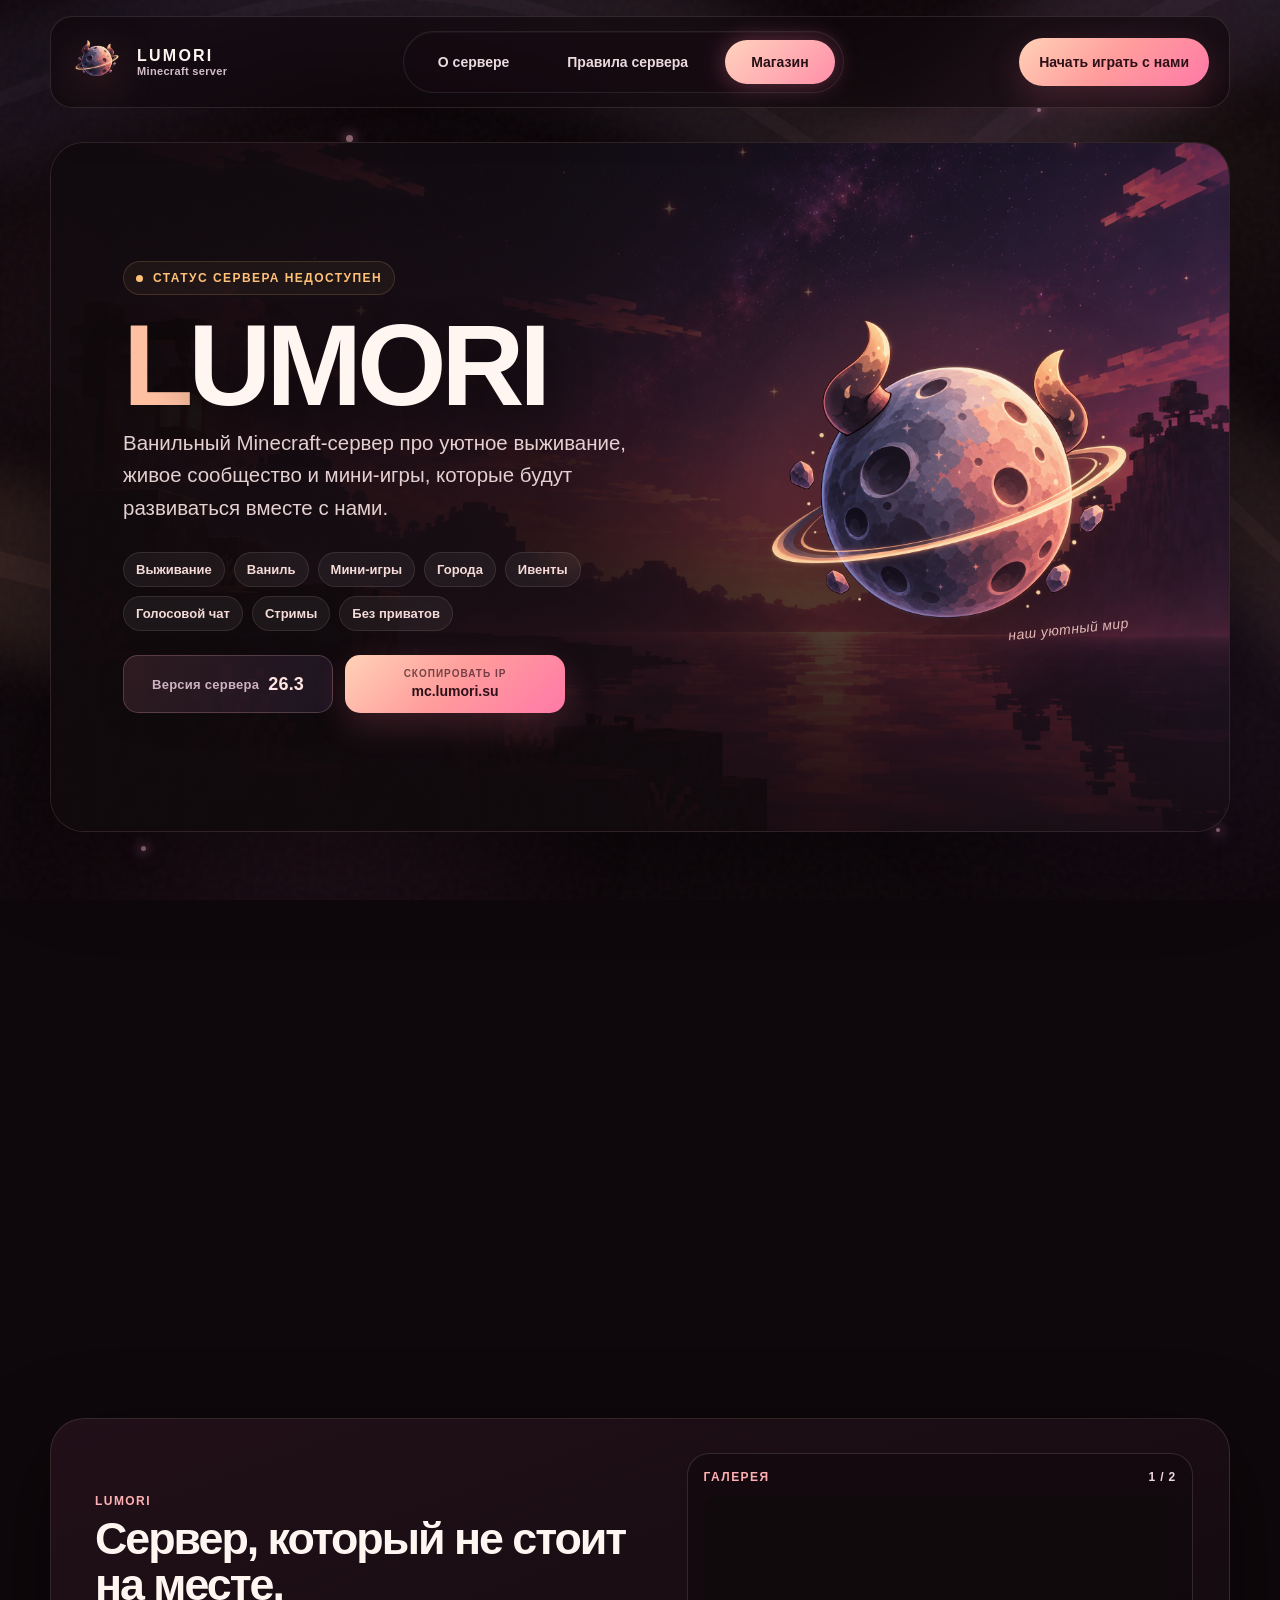
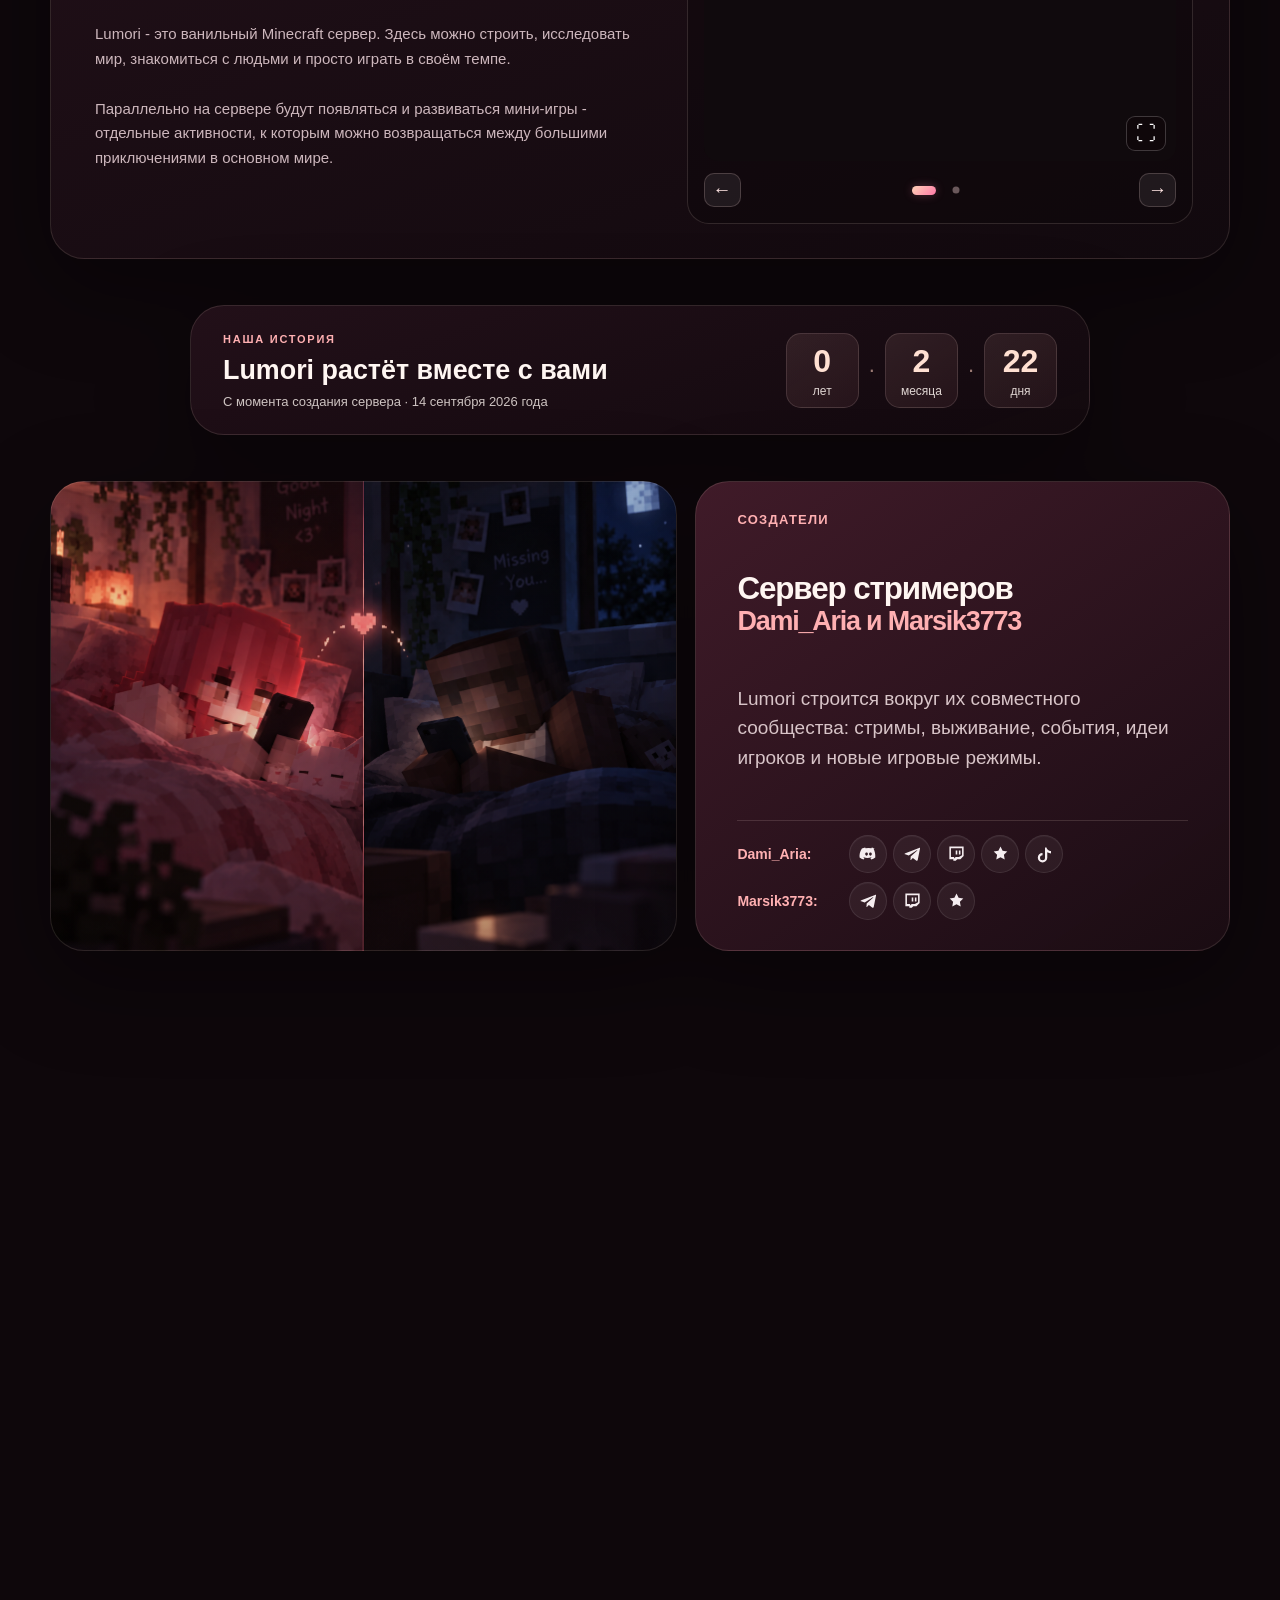
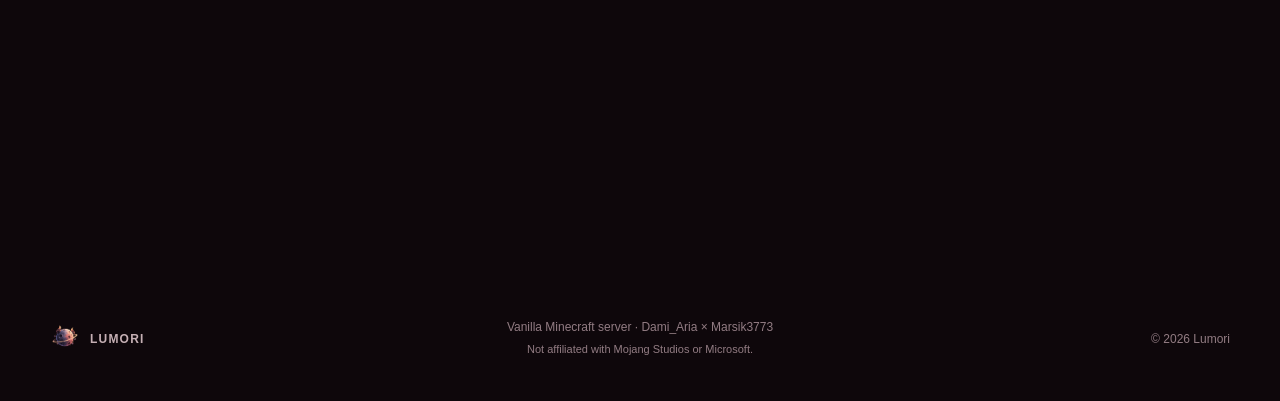
==== commit 98185d07: "Fix mobile navigation and optimize site assets" ====
--- a/index.html
+++ b/index.html
@@ -8,8 +8,9 @@
 <meta content="Lumori — ванильный Minecraft-сервер стримеров Dami_Aria и Marsik3773. Версия 26.3, выживание, сообщество и мини-игры." name="description"/>
 <title>Lumori — Minecraft Server</title>
 <link href="assets/site/lumori-planet.png" rel="icon"/>
-<link as="image" href="assets/site/lumori-hero.png" rel="preload"/>
-<link href="styles.css?v=lumori-particles-8" rel="stylesheet"/>
+<link as="image" href="assets/site/lumori-hero.png" media="(min-width: 921px)" rel="preload"/>
+<link as="image" href="assets/site/mobile/lumori-hero.webp" media="(max-width: 920px)" rel="preload"/>
+<link href="styles.css?v=lumori-mobile-1" rel="stylesheet"/>
 </head>
 <body>
 <div aria-hidden="true" class="ambient-bg"></div>
@@ -35,7 +36,7 @@
 <div aria-hidden="true" class="grain"></div>
 <header class="topbar" id="top">
 <a aria-label="Lumori — наверх" class="brand" href="#top">
-<img alt="Символ сервера Lumori" src="assets/site/lumori-planet.png"/>
+<picture><source media="(max-width: 920px)" srcset="assets/site/mobile/lumori-planet.webp" type="image/webp"/><img alt="Символ сервера Lumori" src="assets/site/lumori-planet.png"/></picture>
 <span class="brand-copy">
 <strong>LUMORI</strong>
 <small>Minecraft server</small>
@@ -43,10 +44,10 @@
 </a>
 <nav aria-label="Основная навигация" class="nav">
 <a data-feed="server" href="#server-feed">О сервере</a>
-<a data-feed="rules" href="#rules-feed">Правила сервера</a>
+<a data-feed="rules" href="#rules-feed"><span class="nav-label-full">Правила сервера</span><span class="nav-label-short">Правила</span></a>
 <a class="nav-shop" data-link="shop" href="https://lumori.millida.trade/" rel="noopener noreferrer" target="_blank">Магазин</a>
 </nav>
-<a class="primary-btn header-play-btn" href="https://discord.gg/dc2WhRhd3e" target="_blank" rel="noopener noreferrer">Начать играть с нами</a>
+<a class="primary-btn header-play-btn" href="https://discord.gg/dc2WhRhd3e" target="_blank" rel="noopener noreferrer"><span class="header-play-label-full">Начать играть с нами</span><span class="header-play-label-short">Играть</span></a>
 </header>
 <main>
 <div class="site-feed server-feed" id="server-feed">
@@ -77,7 +78,7 @@
 </div>
 <div aria-label="Символ Lumori" class="hero-mark reveal">
 <div class="planet-aura"></div>
-<img alt="Планета Lumori — официальный символ сервера" src="assets/site/lumori-planet.png"/>
+<picture><source media="(max-width: 920px)" srcset="assets/site/mobile/lumori-planet.webp" type="image/webp"/><img alt="Планета Lumori — официальный символ сервера" src="assets/site/lumori-planet.png"/></picture>
 <span class="orbit-label">наш уютный мир</span>
 </div>
 </section>
@@ -101,7 +102,7 @@
 <h2 id="about-title">Сервер, который не стоит на месте.</h2>
 <p>Lumori - это ванильный Minecraft сервер. Здесь можно строить, исследовать мир, знакомиться с людьми и просто играть в своём темпе.<br/><br/>Параллельно на сервере будут появляться и развиваться мини-игры - отдельные активности, к которым можно возвращаться между большими приключениями в основном мире.</p>
 </div>
-<div aria-label="Галерея скриншотов сервера" class="about-gallery"><div class="gallery-top"><span class="kicker">ГАЛЕРЕЯ</span><span aria-live="polite" class="gallery-counter">Загрузка...</span></div><div class="gallery-photo-wrap"><button aria-label="Открыть изображение на весь экран" class="gallery-open" title="Открыть на весь экран" type="button" disabled><img alt="" id="gallery-preview" loading="lazy"/><span aria-hidden="true" class="gallery-expand">⛶</span></button></div><div class="gallery-controls"><button aria-label="Предыдущий скриншот" class="gallery-arrow gallery-prev" type="button">←</button><div aria-label="Выбор изображения" class="gallery-dots"></div><button aria-label="Следующий скриншот" class="gallery-arrow gallery-next" type="button">→</button></div></div></div>
+<div aria-label="Галерея скриншотов сервера" class="about-gallery"><div class="gallery-top"><span class="kicker">ГАЛЕРЕЯ</span><span aria-live="polite" class="gallery-counter">Загрузка...</span></div><div class="gallery-photo-wrap"><button aria-label="Открыть изображение на весь экран" class="gallery-open" title="Открыть на весь экран" type="button" disabled><img alt="" decoding="async" id="gallery-preview" loading="lazy"/><span aria-hidden="true" class="gallery-expand">⛶</span></button></div><div class="gallery-controls"><button aria-label="Предыдущий скриншот" class="gallery-arrow gallery-prev" type="button">←</button><div aria-label="Выбор изображения" class="gallery-dots"></div><button aria-label="Следующий скриншот" class="gallery-arrow gallery-next" type="button">→</button></div></div></div>
 </section>
 <section class="server-age section-shell reveal" aria-labelledby="server-age-title">
   <div class="server-age-card">
@@ -591,12 +592,12 @@
 </div>
 </main>
 <footer class="footer section-shell">
-<a class="footer-brand" href="#top"><img alt="" src="assets/site/lumori-planet.png"/><span>LUMORI</span></a>
+<a class="footer-brand" href="#top"><picture><source media="(max-width: 920px)" srcset="assets/site/mobile/lumori-planet.webp" type="image/webp"/><img alt="" loading="lazy" src="assets/site/lumori-planet.png"/></picture><span>LUMORI</span></a>
 <div class="footer-info"><p>Vanilla Minecraft server · Dami_Aria × Marsik3773</p><p class="footer-disclaimer">Not affiliated with Mojang Studios or Microsoft.</p></div>
 <span>© <span id="year"></span> Lumori</span>
 </footer>
 <div aria-live="polite" class="toast" id="toast" role="status"></div>
 <div aria-label="Галерея Lumori" aria-modal="true" class="gallery-lightbox" hidden="" id="gallery-lightbox" role="dialog"><div class="lightbox-header"><span>Галерея Lumori</span><span aria-live="polite" class="lightbox-counter"></span><button aria-label="Закрыть галерею" class="lightbox-close" type="button">✕</button></div><button aria-label="Предыдущее изображение" class="lightbox-arrow lightbox-prev" type="button">←</button><img alt="" id="lightbox-image"/><button aria-label="Следующее изображение" class="lightbox-arrow lightbox-next" type="button">→</button></div><script src="config.js"></script>
-<script src="script.js"></script>
+<script src="script.js?v=lumori-mobile-1"></script>
 </body>
 </html>
--- a/styles.css
+++ b/styles.css
@@ -312,7 +312,6 @@
 
 @media (max-width: 920px) {
   .topbar { top: 10px; }
-  .nav a:not(.nav-shop) { display: none; }
   .hero { min-height: auto; grid-template-columns: 1fr; }
   .hero-backdrop { background: linear-gradient(180deg, rgba(15,7,11,.84), rgba(15,7,11,.96)), url("assets/site/lumori-hero.png") center / cover no-repeat; }
   .hero-copy { padding: 58px 42px 14px; max-width: 760px; }
@@ -1156,3 +1155,112 @@
   box-shadow: 0 0 10px rgba(255,130,170,.28);
   will-change: transform;
 }
+
+/* Compact navigation and static decoration for touch-sized screens. */
+.nav .nav-label-short,
+.header-play-btn span.header-play-label-short { display: none; }
+.hero-mark picture { position: relative; z-index: 2; display: block; width: min(480px, 90%); }
+.hero-mark picture img { width: 100%; max-width: 100%; }
+
+@media (max-width: 920px) {
+  html { scroll-behavior: auto; }
+  .topbar {
+    position: relative;
+    top: auto;
+    width: calc(100% - 20px);
+    min-height: 0;
+    margin-top: 10px;
+    padding: 10px;
+    display: grid;
+    grid-template-columns: minmax(0, 1fr) auto;
+    gap: 9px;
+    align-items: center;
+    justify-items: stretch;
+    border-radius: 18px;
+    background: rgba(22, 10, 16, .96);
+    box-shadow: 0 8px 24px rgba(0, 0, 0, .18);
+  }
+  .topbar .brand { min-width: 0; gap: 8px; }
+  .topbar .brand img { width: 38px; height: 38px; flex: none; filter: none; }
+  .topbar .brand-copy strong { font-size: 14px; }
+  .topbar .brand-copy small { font-size: 10px; }
+  .topbar .header-play-btn {
+    grid-column: 2;
+    grid-row: 1;
+    justify-self: end;
+    min-height: 40px;
+    padding: 8px 14px;
+    font-size: 13px;
+  }
+  .header-play-btn span.header-play-label-full,
+  .nav .nav-label-full { display: none; }
+  .header-play-btn span.header-play-label-short,
+  .nav .nav-label-short { display: inline; }
+  .topbar .nav {
+    grid-column: 1 / -1;
+    grid-row: 2;
+    display: grid;
+    grid-template-columns: repeat(3, minmax(0, 1fr));
+    width: 100%;
+    max-width: none;
+    overflow: visible;
+    gap: 4px;
+    padding: 4px;
+    border-radius: 13px;
+    justify-self: stretch;
+  }
+  .topbar .nav a,
+  .topbar .nav a:not(.nav-shop) {
+    display: flex;
+    min-width: 0;
+    min-height: 42px;
+    align-items: center;
+    justify-content: center;
+    padding: 8px 4px;
+    font-size: 12px;
+    line-height: 1.15;
+    text-align: center;
+    white-space: nowrap;
+  }
+  .topbar .nav .nav-shop { margin-left: 0; }
+  .hero { margin-top: 12px; }
+  .hero-mark picture { width: min(368px, 78vw); }
+
+  .hero-backdrop {
+    background-image: linear-gradient(180deg, rgba(15,7,11,.84), rgba(15,7,11,.96)), url("assets/site/mobile/lumori-hero.webp");
+    filter: none;
+  }
+  .live-card.dami .live-photo { background-image: url("assets/site/mobile/dami-live.webp"); }
+  .live-card.marsik .live-photo { background-image: url("assets/site/mobile/marsik-live.webp"); }
+  .creators-visual { background-image: linear-gradient(180deg, rgba(11,7,10,.02), rgba(11,7,10,.24)), url("assets/site/mobile/streamers-night.webp"); }
+  .join-card { background-image: linear-gradient(180deg, rgba(25,10,17,.86), rgba(25,10,17,.97)), url("assets/site/mobile/dami-banner.webp"); }
+  .discord-card { background-image: linear-gradient(180deg, rgba(21,8,16,.84), rgba(21,8,16,.96)), url("assets/site/mobile/discord-banner.webp"); }
+
+  body > .lumori-aurora,
+  body > .lumori-sky,
+  body > .grain { display: none !important; }
+  body > .ambient-bg {
+    background: radial-gradient(circle at 48% 12%, #29131e, #0e070b 72%) !important;
+  }
+  body > .ambient-bg::before,
+  body > .ambient-bg::after { display: none !important; animation: none !important; filter: none !important; will-change: auto !important; }
+  .topbar, .tag, .status-pill, .ghost-btn, .toast { backdrop-filter: none !important; -webkit-backdrop-filter: none !important; }
+  .hero-mark img, .planet-aura { filter: none; }
+  .reveal, .reveal.visible { opacity: 1; transform: none; transition: none; }
+  .status-pill.online i { animation: none; }
+  .gallery-open #gallery-preview, .gallery-open .gallery-incoming,
+  .gallery-dots .gallery-active-indicator { will-change: auto; }
+}
+
+@media (max-width: 720px) {
+  .hero h1 { font-size: clamp(52px, 16.5vw, 82px); }
+}
+
+@media (max-width: 360px) {
+  .topbar .nav a, .topbar .nav a:not(.nav-shop) { font-size: 11px; }
+  .topbar .brand-copy small { display: none; }
+}
+
+@media (hover: none) {
+  .nav a:hover, .primary-btn:hover, .gallery-open:hover img { transform: none; }
+}
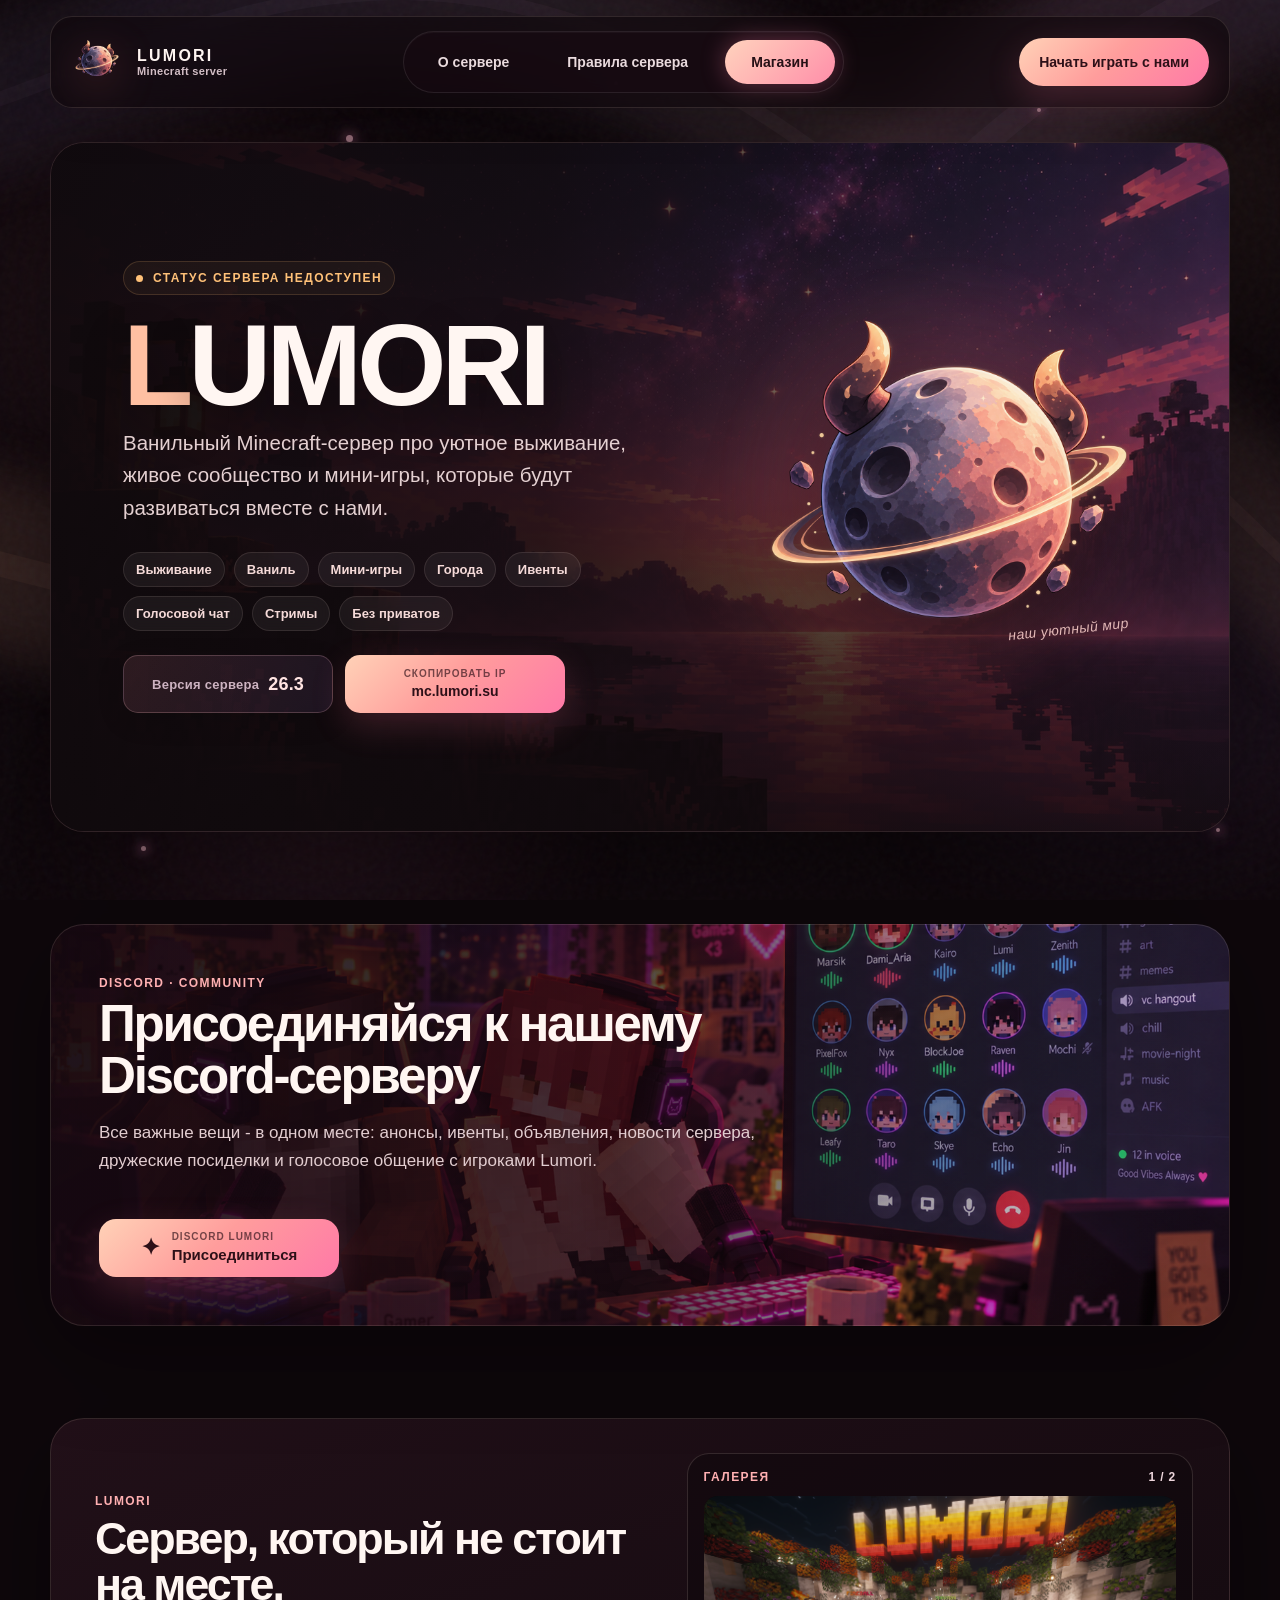
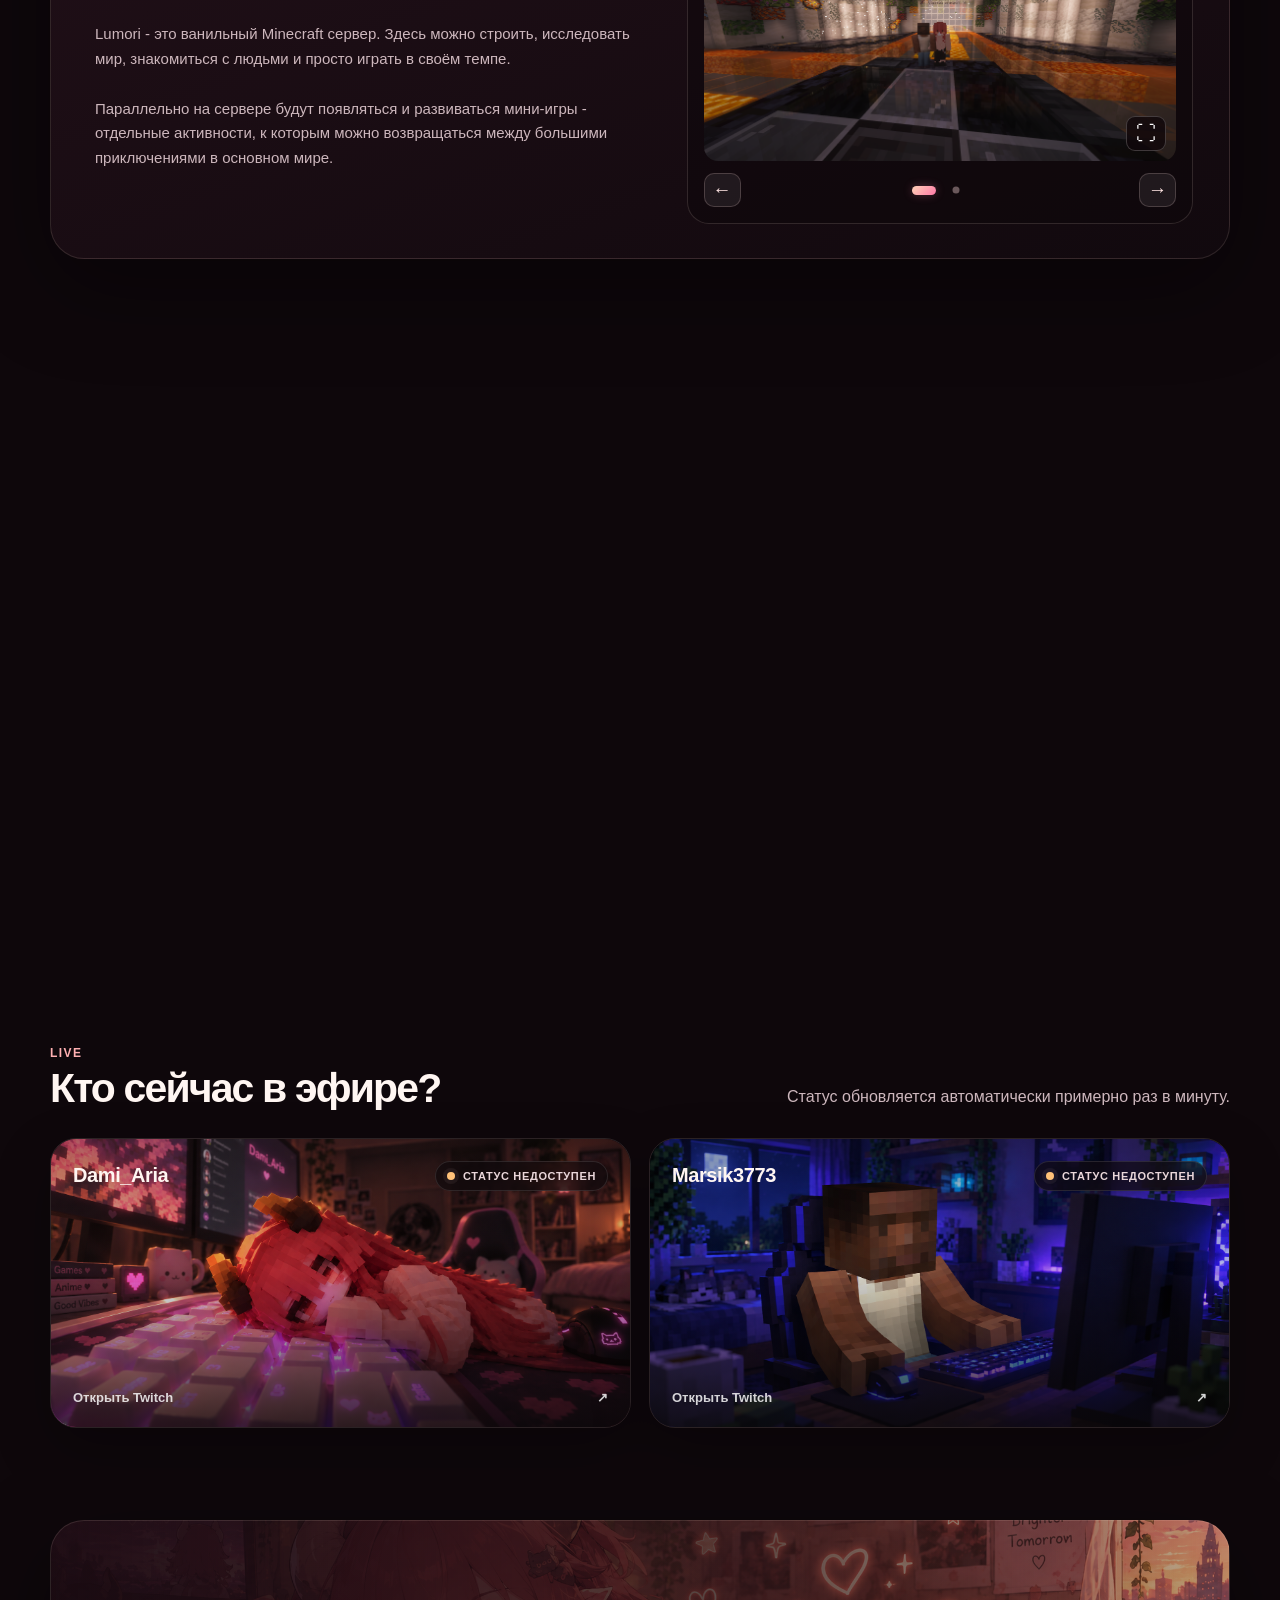
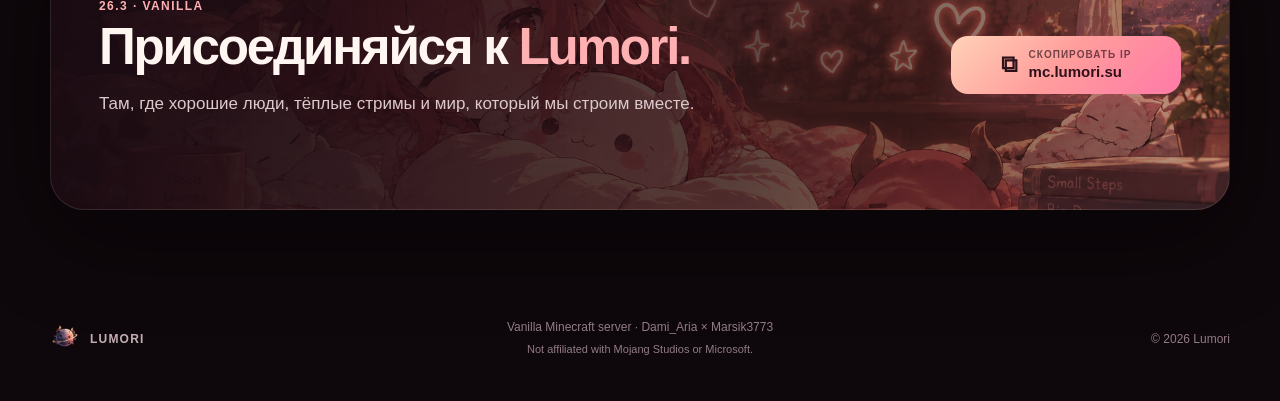
==== commit 2b9350bd: "Update Lumori rules and make Markdown the editable source" ====
--- a/index.html
+++ b/index.html
@@ -220,373 +220,376 @@
 </div>
 </div>
 <div class="rules-content">
-<p class="rule-text">Добро пожаловать в Lumori! Здесь можно строить, исследовать мир, торговать, создавать города и проводить время с другими игроками. Чтобы всем было комфортно, просим соблюдать следующие условия.</p>
+<!-- RULES:START -->
+<p class="rule-text">Добро пожаловать в Lumori! Здесь можно строить, исследовать мир, торговать, создавать города и проводить время с другими игроками. Чтобы всем было комфортно, просим соблюдать следующие правила.</p>
 <h2 class="rules-main-title">1. Общие положения</h2>
-<h4 class="rule-item-title">1.1. Согласие</h4>
-<p class="rule-text">Начиная играть на Lumori, вы принимаете действующий свод правил. Незнание установленных требований не освобождает от ответственности.</p>
+<hr/>
+<h3 class="rule-item-title">1.1. Согласие</h3>
+<p class="rule-text">Незнание правил не освобождает от ответственности. Начиная игру на сервере, вы подтверждаете, что ознакомились с действующими правилами Lumori и соглашаетесь их соблюдать.</p>
+<p class="rule-text">Администрация вправе изменять и дополнять правила. Актуальная версия правил всегда публикуется на сайте Lumori и в Discord-сервере Lumori.</p>
 <p class="rule-text"><strong>Наказание:</strong> Согласно нарушенному пункту.</p>
 <hr/>
-<h4 class="rule-item-title">1.2. Законодательство</h4>
-<p class="rule-text">На сервере запрещены действия и материалы, нарушающие применимое законодательство.</p>
-<p class="rule-text"><strong>Наказание:</strong> Удаление запрещённого материала и бан в зависимости от тяжести нарушения.</p>
-<hr/>
-<h4 class="rule-item-title">1.3. Жалобы и обращения</h4>
-<p class="rule-text">При обнаружении нарушения, возникновении спора или необходимости обжаловать наказание создайте тикет в разделе «Поддержка» официального Discord-сервера Lumori. Опишите, что произошло, укажите ники участников и примерное время события. По возможности приложите скриншоты, запись или другие доказательства.</p>
-<p class="rule-text"><strong>Наказание:</strong> За заведомо ложные жалобы и поддельные доказательства — предупреждение, мут или бан.</p>
-<hr/>
-<h4 class="rule-item-title">1.4. Обход ограничений</h4>
-<p class="rule-text">Запрещено намеренно использовать лазейки в формулировках, ошибки сервера и другие способы обхода установленных требований.</p>
-<p class="rule-text"><strong>Наказание:</strong> Согласно фактически совершённому нарушению.</p>
-<hr/>
-<h4 class="rule-item-title">1.5. Повторные нарушения</h4>
-<p class="rule-text">При повторных и систематических нарушениях срок наказания увеличивается.</p>
-<p class="rule-text"><strong>Наказание:</strong> Увеличение срока мута или бана вплоть до перманентного.</p>
-<hr/>
-<h4 class="rule-item-title">1.6. Соучастие</h4>
-<p class="rule-text">Запрещено сознательно помогать другим игрокам совершать нарушения, участвовать в запрещённых схемах и скрывать незаконно полученные ресурсы.</p>
-<p class="rule-text"><strong>Наказание:</strong> Определяется степенью участия и тяжестью нарушения.</p>
-<hr/>
-<h4 class="rule-item-title">1.7. Равенство игроков</h4>
-<p class="rule-text">Донат, популярность, должность или участие в городе не освобождают от ответственности.</p>
+<h3 class="rule-item-title">1.2. Законодательство</h3>
+<p class="rule-text">На Lumori запрещены действия, публикация и распространение материалов, нарушающих законодательство, в том числе незаконный контент, мошенничество, реальные угрозы и распространение запрещённой информации.</p>
+<p class="rule-text"><strong>Наказание:</strong> Удаление запрещённого материала и бан в зависимости от тяжести нарушения — по решению администрации.</p>
+<hr/>
+<h3 class="rule-item-title">1.3. Жалобы и обращения</h3>
+<p class="rule-text">Если вы столкнулись с нарушением, спорной ситуацией или хотите обжаловать наказание, создайте тикет в разделе «Поддержка» Discord-сервера Lumori.</p>
+<p class="rule-text">В обращении кратко опишите, что произошло, укажите ники участников и, если возможно, приложите скриншоты, видео или другие доказательства.</p>
+<p class="rule-text">Запрещено намеренно отправлять ложные жалобы, искажать обстоятельства ситуации и подделывать доказательства.</p>
+<p class="rule-text"><strong>Наказание:</strong> Предупреждение, мут или бан — по усмотрению администрации в зависимости от тяжести нарушения.</p>
+<hr/>
+<h3 class="rule-item-title">1.4. Обход ограничений</h3>
+<p class="rule-text">Запрещено любым способом обходить мут, бан и другие ограничения, наложенные на игрока, его аккаунт, никнейм или IP-адрес. К обходу относится использование других или чужих аккаунтов, смена ника, VPN и любые другие способы продолжить действия, которые были ограничены администрацией.</p>
+<p class="rule-text">Любая попытка обхода наказания считается отдельным нарушением.</p>
+<p class="rule-text"><strong>Наказание:</strong> При обходе мута — увеличение его срока вплоть до бана. При обходе бана или других серьёзных ограничений — увеличение срока блокировки вплоть до перманентного бана по решению администрации.</p>
+<hr/>
+<h3 class="rule-item-title">1.5. Ответственность за аккаунт</h3>
+<p class="rule-text">Игрок несёт ответственность за все действия, совершённые с его аккаунта. Если аккаунтом пользовался другой человек, это не освобождает от наказания.</p>
+<p class="rule-text">Все муты, баны и другие ограничения применяются к аккаунту, с которого было совершено нарушение. В случае взлома решение о пересмотре наказания принимает администрация.</p>
+<p class="rule-text"><strong>Наказание:</strong> Согласно совершенному нарушению.</p>
+<hr/>
+<h3 class="rule-item-title">1.6. Повторные нарушения</h3>
+<p class="rule-text">Повторные нарушения правил влекут за собой более строгое наказание.</p>
+<p class="rule-text"><strong>Наказание:</strong> Увеличение срока мута или бана вплоть до перманентного — по решению администрации.</p>
+<hr/>
+<h3 class="rule-item-title">1.7. Соучастие</h3>
+<p class="rule-text">Запрещено сознательно помогать другим игрокам нарушать правила, участвовать в нарушении или скрывать полученные в результате нарушения ресурсы и имущество.</p>
+<p class="rule-text"><strong>Наказание:</strong> Определяется по решению администрации с учётом степени участия и тяжести нарушения.</p>
+<hr/>
+<h3 class="rule-item-title">1.8. Равенство игроков</h3>
+<p class="rule-text">Все игроки на сервере равны в правах и обязанностях. Статус, личные отношения или вклад в проект не дают привилегий при применении правил. Наказания определяются по характеру и тяжести нарушения и не зависят от личности игрока.</p>
 <p class="rule-text"><strong>Наказание:</strong> Согласно нарушенному пункту.</p>
 <hr/>
-<h4 class="rule-item-title">1.8. Возврат ресурсов</h4>
-<p class="rule-text">Администрация не обязана возвращать предметы, потерянные по вине игрока или в ходе обычной игры. Возврат возможен при подтверждённой ошибке сервера или нарушении со стороны другого игрока.</p>
+<h3 class="rule-item-title">1.9. Возврат ресурсов</h3>
+<p class="rule-text">Возврат ресурсов возможен, если потеря произошла по техническим причинам, не зависящим от игрока: из-за ошибки сервера, сбоев, проблем с хостингом и других подобных неполадок.</p>
+<p class="rule-text">Ресурсы также могут быть возвращены, если их потеря стала следствием нарушения правил другим игроком, например гриферства или кражи.</p>
+<p class="rule-text">Возврат производится при наличии достаточных доказательств и по решению администрации. Предметы, потерянные по вине самого игрока или в ходе обычного игрового процесса, возврату не подлежат.</p>
 <p class="rule-text"><strong>Наказание:</strong> Не предусмотрено.</p>
-<hr/>
-<h4 class="rule-item-title">1.9. Решения администрации</h4>
-<p class="rule-text">При рассмотрении ситуации команда Lumori учитывает её обстоятельства и может назначить компенсацию пострадавшим, изъять незаконно полученные ресурсы или изменить срок наказания в зависимости от тяжести нарушения.</p>
-<p class="rule-text"><strong>Наказание:</strong> Определяется совершённым нарушением.</p>
-<hr/>
-<h4 class="rule-item-title">1.10. Обновления</h4>
-<p class="rule-text">Администрация вправе изменять и дополнять данный свод. Актуальная редакция публикуется на официальном сайте Lumori.</p>
-<p class="rule-text"><strong>Наказание:</strong> Не предусмотрено.</p>
-<hr/>
 <h2 class="rules-main-title">2. Чат и общение</h2>
 <p class="rule-text"><strong>Требования этого раздела действуют в игровом чате, Simple Voice Chat, Discord Lumori, личных сообщениях, книгах, на табличках, в названиях предметов и существ, а также при использовании других способов общения.</strong></p>
-<h4 class="rule-item-title">2.1. Спам и флуд</h4>
-<p class="rule-text">Запрещены повторяющиеся сообщения, бессмысленный текст, чрезмерное использование CAPS и засорение чата символами. Не отправляйте одно и то же сообщение несколько раз подряд и не мешайте другим участникам вести беседу.</p>
+<hr/>
+<h3 class="rule-item-title">2.1. Спам и флуд</h3>
+<p class="rule-text">Запрещены:</p>
+<ul class="rule-list"><li>повторяющиеся сообщения;</li><li>чрезмерное использование CAPS;</li><li>засорение чата символами;</li><li>многократная отправка одного и того же сообщения.</li></ul>
 <p class="rule-text"><strong>Наказание:</strong> Мут 5–15 минут. При повторении срок увеличивается.</p>
 <hr/>
-<h4 class="rule-item-title">2.2. Нецензурная лексика</h4>
+<h3 class="rule-item-title">2.2. Нецензурная лексика</h3>
 <p class="rule-text">Запрещены чрезмерное использование мата и намеренный обход фильтра.</p>
 <p class="rule-text"><strong>Наказание:</strong> Мут 5–15 минут. При повторении срок увеличивается.</p>
 <hr/>
-<h4 class="rule-item-title">2.3. Оскорбления и травля</h4>
-<p class="rule-text">Запрещены унижение игроков, намеренные провокации, оскорбления и травля. Не превращайте личные разногласия в публичный конфликт и не призывайте других участников присоединяться к травле.</p>
-<p class="rule-text"><strong>Наказание:</strong> Мут от 30 минут до 24 часов. При серьёзных или повторных нарушениях — бан.</p>
-<hr/>
-<h4 class="rule-item-title">2.4. Оскорбление близких</h4>
+<h3 class="rule-item-title">2.3. Оскорбления, травля и угрозы</h3>
+<p class="rule-text">Запрещены оскорбления, унижение, травля, провокации, систематическое преследование игроков, а также угрозы в их адрес.</p>
+<p class="rule-text"><strong>Наказание:</strong> Мут или временный бан в зависимости от тяжести нарушения. При серьёзных угрозах или повторных нарушениях срок наказания увеличивается.</p>
+<hr/>
+<h3 class="rule-item-title">2.4. Оскорбление близких</h3>
 <p class="rule-text">Запрещено оскорблять родителей, родственников и других близких людей игрока.</p>
 <p class="rule-text"><strong>Наказание:</strong> Мут от 2 до 24 часов. При повторении — длительный мут или бан.</p>
 <hr/>
-<h4 class="rule-item-title">2.5. Дискриминация</h4>
+<h3 class="rule-item-title">2.5. Дискриминация</h3>
 <p class="rule-text">Запрещены унижение людей и разжигание ненависти по признакам расы, национальности, пола, происхождения и другим личным характеристикам.</p>
 <p class="rule-text"><strong>Наказание:</strong> Мут от 24 часов до перманентного. При тяжёлых нарушениях — бан.</p>
 <hr/>
-<h4 class="rule-item-title">2.6. Политика и религия</h4>
+<h3 class="rule-item-title">2.6. Политика и религия</h3>
 <p class="rule-text">Запрещены политическая и религиозная агитация, провокации и конфликты.</p>
 <p class="rule-text"><strong>Наказание:</strong> Мут от 15 минут. При повторении срок увеличивается.</p>
 <hr/>
-<h4 class="rule-item-title">2.7. Реклама других проектов</h4>
+<h3 class="rule-item-title">2.7. Реклама других проектов</h3>
 <p class="rule-text">Запрещено рекламировать сторонние Minecraft-серверы и другие проекты с целью переманивания игроков Lumori.</p>
 <p class="rule-text"><strong>Наказание:</strong> Перманентный бан.</p>
 <hr/>
-<h4 class="rule-item-title">2.8. Опасные ссылки</h4>
+<h3 class="rule-item-title">2.8. Опасные ссылки</h3>
 <p class="rule-text">Запрещено распространять мошеннические, вредоносные и подозрительные ссылки.</p>
 <p class="rule-text"><strong>Наказание:</strong> Мут или бан в зависимости от тяжести нарушения.</p>
 <hr/>
-<h4 class="rule-item-title">2.9. Угрозы</h4>
-<p class="rule-text">Запрещены реальные угрозы игрокам, их близким и представителям команды Lumori.</p>
-<p class="rule-text"><strong>Наказание:</strong> Мут от 24 часов до перманентного бана.</p>
-<hr/>
-<h4 class="rule-item-title">2.10. Персональные данные</h4>
+<h3 class="rule-item-title">2.9. Персональные данные</h3>
 <p class="rule-text">Запрещено распространять чужие личные данные без согласия владельца или угрожать их публикацией.</p>
 <p class="rule-text"><strong>Наказание:</strong> Перманентный бан.</p>
 <hr/>
-<h4 class="rule-item-title">2.11. Голосовой чат</h4>
+<h3 class="rule-item-title">2.10. Голосовой чат</h3>
 <p class="rule-text">Запрещены намеренные крики, звуковой спам, чрезмерно громкая музыка и другие звуки, мешающие окружающим. Если игрок просит снизить громкость или прекратить мешающий звук, отнеситесь к просьбе уважительно.</p>
 <p class="rule-text"><strong>Наказание:</strong> Голосовой мут от 5 минут. При повторных нарушениях — длительный или перманентный голосовой мут.</p>
 <hr/>
-<h4 class="rule-item-title">2.12. Обход мута</h4>
+<h3 class="rule-item-title">2.11. Обход мута</h3>
 <p class="rule-text">Запрещено обходить мут через другой аккаунт, голосовой чат, таблички, книги и другие способы.</p>
 <p class="rule-text"><strong>Наказание:</strong> Увеличение срока мута вплоть до бана.</p>
 <hr/>
-<h4 class="rule-item-title">2.13. Попрошайничество</h4>
+<h3 class="rule-item-title">2.12. Попрошайничество</h3>
 <p class="rule-text">Запрещено постоянно выпрашивать ресурсы, АРы, привилегии и услуги, особенно после отказа.</p>
 <p class="rule-text"><strong>Наказание:</strong> Предупреждение или мут 5–15 минут.</p>
 <hr/>
-<h4 class="rule-item-title">2.14. Обращение к администрации</h4>
-<p class="rule-text">Запрещено спамить упоминаниями сотрудников и требовать немедленного рассмотрения обращения. Для жалоб и решения проблем используйте тикеты в разделе «Поддержка».</p>
-<p class="rule-text"><strong>Наказание:</strong> Предупреждение или мут 5–15 минут.</p>
-<hr/>
-<h4 class="rule-item-title">2.15. Критика сервера</h4>
+<h3 class="rule-item-title">2.13. Обращение к администрации</h3>
+<p class="rule-text">Запрещён спам упоминаниями членов администрации без реальной необходимости. Если нужна помощь, можно обратиться в соответствующий канал Discord.</p>
+<p class="rule-text"><strong>Наказание:</strong> Мут 5–15 минут. При повторении срок увеличивается.</p>
+<hr/>
+<h3 class="rule-item-title">2.14. Критика сервера</h3>
 <p class="rule-text">Конструктивная критика Lumori и действий команды разрешена. Запрещены оскорбления, травля и заведомо ложные обвинения.</p>
 <p class="rule-text"><strong>Наказание:</strong> Согласно соответствующему пункту этого раздела.</p>
 <hr/>
-<h4 class="rule-item-title">2.16. Ложная официальная информация</h4>
-<p class="rule-text">Запрещено выдавать выдуманные объявления, решения и изменения установленных требований за официальную информацию Lumori.</p>
-<p class="rule-text"><strong>Наказание:</strong> Предупреждение, мут или временный бан.</p>
-<hr/>
+<h3 class="rule-item-title">2.15. Ложная информация</h3>
+<p class="rule-text">Запрещено намеренно распространять ложную информацию о сервере и его участниках.</p>
+<p class="rule-text"><strong>Наказание:</strong> Предупреждение, мут или временный бан в зависимости от ситуации — по решению администрации.</p>
 <h2 class="rules-main-title">3. Игровой процесс</h2>
-<h4 class="rule-item-title">3.1. Читы</h4>
+<hr/>
+<h3 class="rule-item-title">3.1. Читы</h3>
 <p class="rule-text">Запрещены любые читы, программы и функции, предоставляющие нечестное игровое преимущество.</p>
 <p class="rule-text"><strong>Наказание:</strong> Перманентный бан.</p>
 <hr/>
-<h4 class="rule-item-title">3.2. Запрещённые модификации</h4>
+<h3 class="rule-item-title">3.2. Запрещённые модификации</h3>
 <p class="rule-text">Запрещены X-Ray, KillAura, Reach, ChestESP, SeedCracker, Baritone, AutoAttack, AutoTotem, AutoFish, FastBreak и другие модификации с аналогичными запрещёнными функциями. Xaero’s Minimap, Xaero’s World Map и обычные оптимизационные моды разрешены, если не используются для получения запрещённого преимущества.</p>
 <p class="rule-text"><strong>Наказание:</strong> За использование запрещённых функций — перманентный бан.</p>
 <hr/>
-<h4 class="rule-item-title">3.3. Проверка на читы</h4>
+<h3 class="rule-item-title">3.3. Проверка на читы</h3>
 <p class="rule-text">При вызове на проверку игрок обязан в течение 5 минут присоединиться к указанному голосовому каналу Discord и выполнять относящиеся к проверке Minecraft инструкции. Администрация не вправе требовать пароли, банковские данные и личную переписку.</p>
 <p class="rule-text"><strong>Наказание:</strong> За отказ, выход с сервера после вызова или намеренное препятствование проверке — перманентный бан.</p>
 <hr/>
-<h4 class="rule-item-title">3.4. Баги и дюпы</h4>
-<p class="rule-text">Запрещено использовать ошибки игры или сервера для получения ресурсов и преимуществ, в том числе повторять найденный способ ради личной выгоды или передавать его другим игрокам для использования. Об обнаруженных серьёзных ошибках необходимо сообщать через тикет в «Поддержку».</p>
-<p class="rule-text"><strong>Наказание:</strong> Изъятие полученных ресурсов и бан игрового аккаунта. При крупном или повторном нарушении — перманентный бан.</p>
-<hr/>
-<h4 class="rule-item-title">3.5. Гриферство</h4>
+<h3 class="rule-item-title">3.4. Баги и дюпы</h3>
+<p class="rule-text">Запрещено намеренно использовать баги, дюпы и другие ошибки игры или сервера для получения преимущества.</p>
+<p class="rule-text">Разрешён только дюп TNT. Любые другие способы дюпа запрещены.</p>
+<p class="rule-text">При обнаружении бага или уязвимости игрок обязан сообщить об этом администрации.</p>
+<p class="rule-text"><strong>Наказание:</strong> Бан с изъятием предметов или ресурсов, полученных с помощью бага или дюпа.</p>
+<hr/>
+<h3 class="rule-item-title">3.5. Гриферство</h3>
 <p class="rule-text">Запрещено ломать чужие постройки, воровать ресурсы, портить территории и убивать принадлежащих другим игрокам животных. Отсутствие замка, привата или таблички не означает, что чужое имущество можно забирать или изменять.</p>
-<p class="rule-text"><strong>Наказание:</strong> Возврат ресурсов или компенсация ущерба и бан от 7 дней до перманентного.</p>
-<hr/>
-<h4 class="rule-item-title">3.6. PvP без согласия</h4>
+<p class="rule-text"><strong>Наказание:</strong> Возврат ресурсов или компенсация ущерба и бан от 3 дней до перманентного.</p>
+<hr/>
+<h3 class="rule-item-title">3.6. PvP без согласия</h3>
 <p class="rule-text">Запрещено убивать игроков и намеренно наносить им урон без согласия. Исключение — специальные PvP-зоны и официально согласованные мероприятия.</p>
 <p class="rule-text"><strong>Наказание:</strong> Бан от 1 до 30 дней. При необходимости — компенсация ущерба.</p>
 <hr/>
-<h4 class="rule-item-title">3.7. Помехи игрокам</h4>
+<h3 class="rule-item-title">3.7. Помехи игрокам</h3>
 <p class="rule-text">Запрещено намеренно мешать другим игрокам: блокировать проходы, преследовать, приводить опасных мобов к чужим базам и создавать ловушки. Не создавайте препятствия, из-за которых человек не может спокойно играть или пользоваться своей территорией.</p>
 <p class="rule-text"><strong>Наказание:</strong> Предупреждение или временный бан. При повторении срок увеличивается.</p>
 <hr/>
-<h4 class="rule-item-title">3.8. Лаг-машины</h4>
-<p class="rule-text">Запрещено создавать механизмы, предназначенные для перегрузки сервера, возникновения лагов и сбоев.</p>
-<p class="rule-text"><strong>Наказание:</strong> Удаление механизма без компенсации и перманентный бан.</p>
-<hr/>
-<h4 class="rule-item-title">3.9. Тяжёлые фермы</h4>
-<p class="rule-text">Фермы и механизмы не должны создавать чрезмерную нагрузку на сервер. Если работа устройства вызывает заметные лаги, администрация может попросить уменьшить его нагрузку, изменить конструкцию или временно отключить. По требованию администрации проблемный механизм необходимо изменить или отключить.</p>
-<p class="rule-text"><strong>Наказание:</strong> Предупреждение и требование устранить проблему. При отказе — временный бан.</p>
-<hr/>
-<h4 class="rule-item-title">3.10. Прогрузчики чанков</h4>
-<p class="rule-text">Запрещено использовать механизмы постоянной прогрузки чанков без разрешения администрации.</p>
-<p class="rule-text"><strong>Наказание:</strong> Удаление механизма и временный бан.</p>
-<hr/>
-<h4 class="rule-item-title">3.11. TNT-дюп</h4>
-<p class="rule-text">Запрещено использовать дублирование TNT для добычи ресурсов, расчистки территории и получения преимущества.</p>
-<p class="rule-text"><strong>Наказание:</strong> Удаление механизма, изъятие полученных ресурсов и бан до 30 дней.</p>
-<hr/>
-<h4 class="rule-item-title">3.12. Неприличные постройки</h4>
+<h3 class="rule-item-title">3.8. Лаг-машины, тяжёлые фермы и нагрузка на сервер</h3>
+<p class="rule-text">Запрещено создавать механизмы, фермы, постройки или иные конструкции, вызывающие сильные лаги или чрезмерную нагрузку на сервер.</p>
+<p class="rule-text"><strong>Наказание:</strong> Предупреждение, требование отключить, изменить или удалить конструкцию, её удаление администрацией либо бан. Вид наказания и срок определяются администрацией в зависимости от обстоятельств.</p>
+<hr/>
+<h3 class="rule-item-title">3.9. Прогрузчики чанков</h3>
+<p class="rule-text">Запрещено использование прогрузчиков чанков без разрешения администрации.</p>
+<p class="rule-text"><strong>Наказание:</strong> Удаление механизма и бан на срок по усмотрению администрации.</p>
+<hr/>
+<h3 class="rule-item-title">3.10. Неприличные постройки</h3>
 <p class="rule-text">Запрещены откровенно сексуальные и другие явно неприемлемые постройки и материалы.</p>
 <p class="rule-text"><strong>Наказание:</strong> Удаление без компенсации и временный бан.</p>
 <hr/>
-<h4 class="rule-item-title">3.13. Запрещённая пропаганда</h4>
+<h3 class="rule-item-title">3.11. Запрещённая пропаганда</h3>
 <p class="rule-text">Запрещены призывы к употреблению наркотиков, алкоголя, табачной и аналогичной продукции.</p>
-<p class="rule-text"><strong>Наказание:</strong> Удаление материала, мут или временный бан.</p>
-<hr/>
-<h4 class="rule-item-title">3.14. Ивенты</h4>
-<p class="rule-text">Участники официальных мероприятий обязаны соблюдать общие требования Lumori и условия конкретного ивента.</p>
-<p class="rule-text"><strong>Наказание:</strong> Исключение из мероприятия и, при необходимости, дополнительное наказание за совершённое нарушение.</p>
-<hr/>
-<h4 class="rule-item-title">3.15. Массовые раздачи</h4>
+<p class="rule-text"><strong>Наказание:</strong> Удаление материала, мут или бан на срок по усмотрению администрации.</p>
+<hr/>
+<h3 class="rule-item-title">3.12. Ивенты</h3>
+<p class="rule-text">Участники официальных мероприятий обязаны соблюдать общие правила Lumori и условия конкретного ивента. Запрещено намеренно мешать проведению ивентов, препятствовать их организации или срывать их проведение.</p>
+<p class="rule-text"><strong>Наказание:</strong> Исключение из мероприятия, мут или бан на срок по усмотрению администрации в зависимости от степени нарушения.</p>
+<hr/>
+<h3 class="rule-item-title">3.13. Массовые раздачи</h3>
 <p class="rule-text">Крупные раздачи ресурсов и АРов, способные существенно повлиять на экономику сервера, необходимо согласовывать с администрацией.</p>
 <p class="rule-text"><strong>Наказание:</strong> Прекращение раздачи, изъятие незаконно распространённых ресурсов и временный бан.</p>
 <hr/>
-<h4 class="rule-item-title">3.16. Игровые договоры</h4>
-<p class="rule-text">Игроки могут заключать договоры о торговле, строительстве и других услугах. Условия рекомендуется фиксировать в подписанных книгах. Договор не может разрешать нарушение установленных требований Lumori.</p>
+<h3 class="rule-item-title">3.14. Игровые договоры</h3>
+<p class="rule-text">Игроки могут заключать договоры о торговле, строительстве и других услугах. Условия рекомендуется фиксировать в подписанных книгах.</p>
+<p class="rule-text">При оформлении договора в книге каждая сторона должна иметь свой экземпляр, подписанный другой стороной. Оба экземпляра должны содержать одинаковые условия договора.</p>
+<p class="rule-text">Договор не может разрешать нарушение правил Lumori.</p>
 <p class="rule-text"><strong>Наказание:</strong> За намеренный обман или нарушение подтверждённого договора — компенсация ущерба, штраф или временный бан.</p>
 <hr/>
-<h4 class="rule-item-title">3.17. Мошенничество</h4>
-<p class="rule-text">Запрещено намеренно обманывать игроков ради получения ресурсов, АРов, имущества или других преимуществ.</p>
-<p class="rule-text"><strong>Наказание:</strong> Возврат имущества или компенсация и временный бан. При крупном или повторном нарушении — вплоть до перманентного бана.</p>
-<hr/>
-<h4 class="rule-item-title">3.18. Шантаж и вымогательство</h4>
-<p class="rule-text">Запрещено требовать игровые ценности под угрозой гриферства, травли, ложных жалоб и другого вреда.</p>
-<p class="rule-text"><strong>Наказание:</strong> Временный или перманентный бан в зависимости от тяжести нарушения.</p>
-<hr/>
+<h3 class="rule-item-title">3.15. Мошенничество, шантаж и вымогательство</h3>
+<p class="rule-text">Запрещены мошенничество, обман с целью получения выгоды, шантаж, вымогательство предметов, ресурсов, валюты или иных игровых ценностей, а также принуждение игроков к каким-либо действиям под угрозами или давлением.</p>
+<p class="rule-text"><strong>Наказание:</strong> Бан на срок по усмотрению администрации.</p>
 <h2 class="rules-main-title">4. Территории и постройки</h2>
-<h4 class="rule-item-title">4.1. Чужие территории</h4>
-<p class="rule-text">Запрещено без разрешения владельца использовать чужие постройки, изменять территорию и забирать имущество. Если владелец попросил покинуть его базу, необходимо выполнить просьбу. Даже если проход на базу открыт, это не даёт разрешения пользоваться чужими сундуками, фермами и механизмами.</p>
-<p class="rule-text"><strong>Наказание:</strong> Предупреждение или временный бан. За кражу и разрушения дополнительно применяется наказание за гриферство.</p>
-<hr/>
-<h4 class="rule-item-title">4.2. Обозначение территории</h4>
-<p class="rule-text">Рекомендуется обозначать границы своей территории табличками с ником владельца или названием города. Запрещено занимать огромные незастроенные участки только ради их резервирования.</p>
-<p class="rule-text"><strong>Наказание:</strong> Требование освободить необоснованно занятую территорию.</p>
-<hr/>
-<h4 class="rule-item-title">4.3. Захват территории</h4>
-<p class="rule-text">Запрещено занимать, перестраивать или уничтожать чужую базу без разрешения владельца.</p>
-<p class="rule-text"><strong>Наказание:</strong> Восстановление ущерба и бан до 30 дней.</p>
-<hr/>
-<h4 class="rule-item-title">4.4. Заброшенные базы</h4>
+<hr/>
+<h3 class="rule-item-title">4.1. Чужие территории</h3>
+<p class="rule-text">Запрещено без разрешения владельца проникать на чужую территорию, находиться на ней вопреки запрету, а также брать, ломать или использовать чужое имущество.</p>
+<p class="rule-text">Владелец вправе устанавливать условия нахождения и штрафы за их нарушение. Информация об этом должна быть размещена при входе на территорию. Если игрок нарушил указанные условия, он обязан выплатить установленный штраф.</p>
+<p class="rule-text"><strong>Наказание:</strong> По усмотрению администрации.</p>
+<hr/>
+<h3 class="rule-item-title">4.2. Обозначение территории</h3>
+<p class="rule-text">Границы личной территории должны быть чётко и однозначно обозначены. Без явных обозначений администрация может рассматривать территорию как незакреплённую при разрешении споров. Игрокам рекомендуется всегда явно отмечать свои границы, чтобы избежать недоразумений.</p>
+<p class="rule-text"><strong>Наказание:</strong> Не предусмотрено.</p>
+<hr/>
+<h3 class="rule-item-title">4.3. Заброшенные базы</h3>
 <p class="rule-text">Запрещено самостоятельно присваивать и разбирать заброшенные постройки, даже если владелец давно не заходил на сервер. Для решения вопроса необходимо создать тикет в «Поддержке» и дождаться ответа администрации.</p>
 <p class="rule-text"><strong>Наказание:</strong> Возврат ресурсов, восстановление ущерба и временный бан.</p>
 <hr/>
-<h4 class="rule-item-title">4.5. Общественные территории</h4>
-<p class="rule-text">Запрещено самовольно изменять спавн, Незер-хаб, официальные дороги, магистрали и другие общественные территории.</p>
-<p class="rule-text"><strong>Наказание:</strong> Удаление изменений без компенсации и предупреждение или временный бан.</p>
-<hr/>
-<h4 class="rule-item-title">4.6. Мусор на карте</h4>
-<p class="rule-text">Запрещено оставлять недорубленные деревья, бессмысленные столбы, земляные коробки, лавакасты и другой строительный мусор. После временных работ убирайте за собой блоки и конструкции, которые портят общий вид мира или мешают проходу.</p>
-<p class="rule-text"><strong>Наказание:</strong> Требование убрать территорию. При отказе — удаление построек без компенсации и временный бан.</p>
-<hr/>
-<h4 class="rule-item-title">4.7. Личные дороги и ветки</h4>
-<p class="rule-text">Личные ответвления от общественных дорог и Незер-магистралей не должны мешать другим игрокам. Запрещено прокладывать их через чужие ветки без разрешения владельца.</p>
-<p class="rule-text"><strong>Наказание:</strong> Требование исправить или перенести ветку. При отказе — временный бан.</p>
-<hr/>
-<h4 class="rule-item-title">4.8. Незер-магистрали</h4>
-<p class="rule-text">Запрещено разрушать магистрали, перекрывать проходы, изменять оформление и размещать мешающие объекты.</p>
-<p class="rule-text"><strong>Наказание:</strong> Восстановление магистрали и временный бан.</p>
-<hr/>
-<h4 class="rule-item-title">4.9. Реклама на магистралях</h4>
-<p class="rule-text">Запрещено размещать рекламу на общественных дорогах и магистралях без разрешения администрации. Указатель на собственную ветку разрешён, если не мешает движению.</p>
-<p class="rule-text"><strong>Наказание:</strong> Удаление рекламы и предупреждение. При повторении — временный бан.</p>
-<hr/>
-<h4 class="rule-item-title">4.10. Общественные фермы</h4>
+<h3 class="rule-item-title">4.4. Общественные территории</h3>
+<p class="rule-text">К общественным территориям относятся хаб, спавн, Энд, общественные фермы, дороги, Незер-ветки и другие объекты, созданные для общих нужд.</p>
+<p class="rule-text">Любые изменения, перестройки или разрушения общественных территорий без согласования с администрацией запрещены.</p>
+<p class="rule-text"><strong>Наказание:</strong> Предупреждение или временный бан — по усмотрению администрации.</p>
+<hr/>
+<h3 class="rule-item-title">4.5. Мусор на карте и порча территории</h3>
+<p class="rule-text">Запрещено оставлять недорубленные деревья, бессмысленные столбы, земляные коробки, лавакасты, крупные ямы и другой строительный мусор, а также портить природный ландшафт.</p>
+<p class="rule-text"><strong>Наказание:</strong> Требование привести территорию в порядок. При отказе — удаление изменений без компенсации и временный бан по решению администрации.</p>
+<hr/>
+<h3 class="rule-item-title">4.6. Минимальное расстояние между территориями</h3>
+<p class="rule-text">Между территориями разных игроков или городов должно сохраняться минимальное расстояние 64 блока (4 чанка).</p>
+<p class="rule-text">По взаимному согласию владельцев территорий или представителей городов это расстояние может быть изменено.</p>
+<hr/>
+<h3 class="rule-item-title">4.7. Чужие вещи после смерти</h3>
+<p class="rule-text">Запрещено присваивать найденные на земле чужие вещи, представляющие ценность. Если владелец неизвестен или отсутствует на сервере, вещи необходимо сохранить в сундуке либо сообщить администрации.</p>
+<p class="rule-text">Предметы, не представляющие ценности и очевидно являющиеся выброшенным мусором, под это правило не подпадают.</p>
+<p class="rule-text"><strong>Наказание:</strong> По усмотрению администрации.</p>
+<hr/>
+<h3 class="rule-item-title">4.8. Ветки и Незер-магистрали</h3>
+<p class="rule-text">Личные ветки в Незере должны прокладываться прямо, без лишних разветвлений, и подключаться перпендикулярно к одной из четырёх главных магистралей. Соединять личные ветки между собой или создавать дополнительные ответвления без согласования запрещено. Исключения необходимо заранее согласовать с администрацией через тикет в Discord.</p>
+<p class="rule-text">Ветки должны быть построены аккуратно, не проходить через чужие ветки без разрешения владельца и не перекрывать проходы или главные магистрали.</p>
+<p class="rule-text">Запрещено изменять оформление или конструкцию главных магистралей, разрушать или поджигать их, а также размещать на них объекты, мешающие передвижению.</p>
+<p class="rule-text"><strong>Наказание:</strong> Требование исправить или перестроить ветку, предупреждение либо временный бан — в зависимости от тяжести и повторности нарушения.</p>
+<hr/>
+<h3 class="rule-item-title">4.9. Реклама в общественных местах</h3>
+<p class="rule-text">Размещение рекламы в общественных местах, а также реклама городов, магазинов и мероприятий допускается только с согласованием администрации. Размещение рекламы на личной территории другого игрока без его разрешения запрещено.</p>
+<p class="rule-text"><strong>Наказание:</strong> Удаление рекламы и меры по усмотрению администрации.</p>
+<hr/>
+<h3 class="rule-item-title">4.10. Общественные фермы</h3>
 <p class="rule-text">Создание крупных общественных ферм необходимо согласовывать с администрацией.</p>
 <p class="rule-text"><strong>Наказание:</strong> Требование согласовать или изменить ферму. При отказе — её отключение или удаление и временный бан.</p>
 <hr/>
-<h4 class="rule-item-title">4.11. Сундуки в структурах</h4>
-<p class="rule-text">Запрещено намеренно уничтожать сундуки в естественных структурах исключительно для того, чтобы другие игроки не смогли ими воспользоваться.</p>
-<p class="rule-text"><strong>Наказание:</strong> Предупреждение или временный бан.</p>
-<hr/>
-<h4 class="rule-item-title">4.12. Территориальные споры</h4>
+<h3 class="rule-item-title">4.11. Территориальные споры</h3>
 <p class="rule-text">Запрещено решать споры о территории посредством убийств, угроз и гриферства. Для разрешения спора необходимо создать тикет в «Поддержке».</p>
 <p class="rule-text"><strong>Наказание:</strong> Согласно фактически совершённым нарушениям.</p>
-<hr/>
 <h2 class="rules-main-title">5. Торговля и экономика</h2>
-<h4 class="rule-item-title">5.1. Валюта Lumori</h4>
+<hr/>
+<h3 class="rule-item-title">5.1. Валюта Lumori</h3>
 <p class="rule-text">Валюта сервера — АР. 1 АР = 1 блок алмазной руды, добытый киркой с зачарованием «Шёлковое касание».</p>
 <hr/>
-<h4 class="rule-item-title">5.2. Система магазинов</h4>
+<h3 class="rule-item-title">5.2. Система магазинов</h3>
 <p class="rule-text">На Lumori можно превратить сундук, бочку или шалкеровый ящик в автоматический магазин. Для создания магазина введите команду <code>/shop create</code>, затем нажмите правой кнопкой мыши на выбранный контейнер. После создания магазина владелец добавляет товары и устанавливает цены не ниже минимальных.</p>
 <hr/>
-<h4 class="rule-item-title">5.3. Каталог товаров</h4>
+<h3 class="rule-item-title">5.3. Каталог товаров</h3>
 <p class="rule-text">Все товары из зарегистрированных магазинов отображаются в общем каталоге, доступном по команде <code>/shop</code>. В каталоге можно посмотреть ассортимент, цены, координаты магазина и описание маршрута. Купить товар через каталог нельзя: покупатель должен лично добраться до магазина и приобрести товар через его контейнер.</p>
 <hr/>
-<h4 class="rule-item-title">5.4. Доступность магазина</h4>
+<h3 class="rule-item-title">5.4. Доступность магазина</h3>
 <p class="rule-text">Владелец обязан обеспечить покупателям доступ к магазину и указать понятное описание маршрута до него. Запрещено намеренно скрывать магазин, перекрывать проход к нему или указывать ложный маршрут.</p>
 <p class="rule-text"><strong>Наказание:</strong> Снос магазина без возврата находящихся в нём ресурсов и уменьшение лимита доступных магазинов минимум на 1 единицу. При повторных нарушениях — дальнейшее уменьшение лимита вплоть до полного запрета на создание магазинов.</p>
 <hr/>
-<h4 class="rule-item-title">5.5. Использование магазинов</h4>
+<h3 class="rule-item-title">5.5. Использование магазинов</h3>
 <p class="rule-text">Магазин предназначен исключительно для продажи товаров. Запрещено использовать магазины как личные хранилища, создавать их без намерения торговать или намеренно делать товары недоступными для покупателей.</p>
 <p class="rule-text"><strong>Наказание:</strong> Снос магазина без возврата находящихся в нём ресурсов и уменьшение лимита доступных магазинов минимум на 1 единицу. При повторных нарушениях — полный запрет на создание магазинов.</p>
 <hr/>
-<h4 class="rule-item-title">5.6. Лимиты магазинов</h4>
+<h3 class="rule-item-title">5.6. Лимиты магазинов</h3>
 <p class="rule-text">Один магазин — один зарегистрированный сундук, бочка или шалкеровый ящик. Обычному игроку доступны 3 бесплатных магазина, максимум — 10. Игроку с подпиской Plus доступны 10 бесплатных магазинов, максимум — 50. Дополнительные магазины можно приобретать за АРы до достижения установленного лимита.</p>
 <hr/>
-<h4 class="rule-item-title">5.7. Покупка дополнительных магазинов</h4>
+<h3 class="rule-item-title">5.7. Покупка дополнительных магазинов</h3>
 <p class="rule-text">Первый дополнительный магазин стоит 3 стака АР (192 АР), второй — 4 стака (256 АР), третий — 5 стаков (320 АР). Каждый следующий дополнительный магазин стоит на 1 стак АР дороже предыдущего. Бесплатные магазины не учитываются при расчёте стоимости дополнительных.</p>
 <hr/>
-<h4 class="rule-item-title">5.8. Ограничение лимита магазинов</h4>
+<h3 class="rule-item-title">5.8. Ограничение лимита магазинов</h3>
 <p class="rule-text">При наказании за неправильное использование магазинов доступный игроку лимит уменьшается независимо от его статуса. Покупка дополнительных магазинов и подписка Plus не отменяют наложенное ограничение. При полном запрете на создание магазинов игрок теряет право пользоваться системой магазинов до снятия ограничения администрацией.</p>
 <hr/>
-<h4 class="rule-item-title">5.9. Минимальные цены</h4>
+<h3 class="rule-item-title">5.9. Минимальные цены</h3>
 <p class="rule-text">На сервере действуют минимальные цены на товары. Посмотреть их можно командой <code>/price</code>. Продавать товары ниже установленной минимальной стоимости запрещено.</p>
 <p class="rule-text"><strong>Наказание:</strong> Предупреждение, отмена сделки и изъятие незаконной выгоды. При повторении — временный бан.</p>
 <hr/>
-<h4 class="rule-item-title">5.10. Обход минимальных цен</h4>
+<h3 class="rule-item-title">5.10. Обход минимальных цен</h3>
 <p class="rule-text">Запрещено обходить <code>/price</code> через фиктивные сделки, скрытые обмены, возврат части оплаты и подарки, являющиеся частью торговой сделки. Обычные добровольные подарки разрешены.</p>
 <p class="rule-text"><strong>Наказание:</strong> Изъятие незаконной выгоды и бан до 30 дней.</p>
 <hr/>
-<h4 class="rule-item-title">5.11. Продажа ниже минимальной цены</h4>
+<h3 class="rule-item-title">5.11. Продажа ниже минимальной цены</h3>
 <p class="rule-text">Запрещено продавать, покупать и предлагать товары по цене ниже установленной минимальной стоимости.</p>
 <p class="rule-text"><strong>Наказание:</strong> Предупреждение, отмена сделки и изъятие незаконной выгоды. При повторении — бан до 30 дней.</p>
 <hr/>
-<h4 class="rule-item-title">5.12. Торговля за реальные деньги</h4>
+<h3 class="rule-item-title">5.12. Торговля за реальные деньги</h3>
 <p class="rule-text">Запрещено покупать и продавать игровые предметы, АРы, аккаунты, постройки и услуги за реальные деньги или другие внешние ценности. Исключение — официальные услуги Lumori.</p>
 <p class="rule-text"><strong>Наказание:</strong> Перманентный бан.</p>
 <hr/>
-<h4 class="rule-item-title">5.13. Манипуляции с экономикой</h4>
+<h3 class="rule-item-title">5.13. Манипуляции с экономикой</h3>
 <p class="rule-text">Запрещено намеренно создавать искусственный дефицит, организовывать схемы для разрушения экономики и распространять незаконно полученные ресурсы. Обычная перепродажа товаров с соблюдением минимальных цен разрешена.</p>
 <p class="rule-text"><strong>Наказание:</strong> Изъятие незаконной выгоды и временный бан. При серьёзном или повторном нарушении — вплоть до перманентного бана.</p>
 <hr/>
-<h4 class="rule-item-title">5.14. Продажа аккаунтов</h4>
+<h3 class="rule-item-title">5.14. Продажа аккаунтов</h3>
 <p class="rule-text">Запрещено продавать, покупать и передавать игровые аккаунты другим людям.</p>
 <p class="rule-text"><strong>Наказание:</strong> Перманентный бан.</p>
 <hr/>
-<h4 class="rule-item-title">5.15. Поддельные предметы</h4>
+<h3 class="rule-item-title">5.15. Поддельные предметы</h3>
 <p class="rule-text">Запрещено продавать предметы с поддельными зачарованиями, характеристиками и описаниями, вводящими покупателя в заблуждение.</p>
 <p class="rule-text"><strong>Наказание:</strong> Возврат ресурсов покупателю и бан до 30 дней.</p>
 <hr/>
-<h4 class="rule-item-title">5.16. Размещение магазинов</h4>
+<h3 class="rule-item-title">5.16. Размещение магазинов</h3>
 <p class="rule-text">Магазин можно создать в любом разрешённом для строительства месте, в том числе на собственной территории или в специально отведённой торговой зоне. Запрещено размещать магазины на чужой территории без разрешения владельца, самовольно занимать общественные территории и перекрывать проходы к другим магазинам.</p>
 <p class="rule-text"><strong>Наказание:</strong> Требование перенести магазин. За намеренное ограничение доступа покупателей применяется наказание по п. 5.4.</p>
 <hr/>
-<h4 class="rule-item-title">5.17. Передача магазина</h4>
+<h3 class="rule-item-title">5.17. Передача магазина</h3>
 <p class="rule-text">Запрещено продавать, передавать или сдавать в аренду зарегистрированный магазин другому игроку в обход системы Lumori.</p>
 <p class="rule-text"><strong>Наказание:</strong> Отмена передачи и временная блокировка магазина.</p>
 <hr/>
-<h4 class="rule-item-title">5.18. Неактивные магазины</h4>
+<h3 class="rule-item-title">5.18. Неактивные магазины</h3>
 <p class="rule-text">Если магазин длительное время не используется, администрация вправе отключить его и освободить торговое место. Если магазин используется как личное хранилище или намеренно сделан недоступным для покупателей, применяется наказание по п. 5.5.</p>
-<hr/>
 <h2 class="rules-main-title">6. Города</h2>
-<h4 class="rule-item-title">6.1. Создание города</h4>
+<hr/>
+<h3 class="rule-item-title">6.1. Создание города</h3>
 <p class="rule-text">Для официальной регистрации города необходимо создать тикет в разделе «Поддержка» Discord-сервера Lumori.</p>
 <p class="rule-text"><strong>Наказание:</strong> За выдачу неофициального объединения за зарегистрированный город с целью обмана — предупреждение или временный бан.</p>
 <hr/>
-<h4 class="rule-item-title">6.2. Устав города</h4>
-<p class="rule-text">Города могут устанавливать собственные внутренние требования, если они не противоречат общим условиям Lumori.</p>
-<p class="rule-text"><strong>Наказание:</strong> Отмена противоречащего положения устава. За фактическое нарушение применяются общие требования сервера.</p>
-<hr/>
-<h4 class="rule-item-title">6.3. Имущество города</h4>
+<h3 class="rule-item-title">6.2. Правила города</h3>
+<p class="rule-text">Каждый город должен иметь собственный свод правил, оформленный в книге и доступный для ознакомления жителям города. При вступлении игрок обязан ознакомиться с правилами города и соблюдать их.</p>
+<p class="rule-text">Правила города не должны противоречить общим правилам Lumori.</p>
+<p class="rule-text"><strong>Наказание:</strong> За нарушение внутренних правил применяются меры, предусмотренные городом. Если действие одновременно нарушает правила Lumori, дополнительно применяется наказание по соответствующему пункту сервера.</p>
+<hr/>
+<h3 class="rule-item-title">6.3. Постройки и изменения на территории города</h3>
+<p class="rule-text">Все постройки и изменения на территории города должны соответствовать установленным правилам города и, если это предусмотрено его внутренним порядком, быть согласованы с руководством города.</p>
+<p class="rule-text">Постройки, возведённые с нарушением правил города или без необходимого согласования, могут быть изменены или снесены руководством города. Материалы, полученные при разборе такой постройки, возвращаются владельцу, за исключением ресурсов, принадлежащих городу.</p>
+<p class="rule-text">Порча территории города, чужих построек или имущества рассматривается также как нарушение общих правил Lumori. В зависимости от характера нарушения применяются меры, предусмотренные правилами сервера за гриферство и порчу имущества.</p>
+<hr/>
+<h3 class="rule-item-title">6.4. Имущество города</h3>
 <p class="rule-text">Постройки и ресурсы, добровольно переданные городу или созданные за счёт его общих ресурсов, считаются собственностью города. Личные вещи жителя не становятся городскими только из-за того, что хранятся на территории города.</p>
 <p class="rule-text"><strong>Наказание:</strong> За присвоение городского имущества — возврат ресурсов, компенсация и временный бан.</p>
 <hr/>
-<h4 class="rule-item-title">6.4. Выход из города</h4>
-<p class="rule-text">После выхода или исключения игрок имеет право в течение 72 часов забрать принадлежащее ему личное имущество. Если доступ к вещам ограничен, участники должны согласовать возможность их забрать. Запрещено препятствовать возврату личных вещей или забирать имущество города под видом собственного.</p>
-<p class="rule-text"><strong>Наказание:</strong> Возврат имущества и временный бан.</p>
-<hr/>
-<h4 class="rule-item-title">6.5. Ответственность жителей</h4>
+<h3 class="rule-item-title">6.5. Выход и исключение из города</h3>
+<p class="rule-text">После выхода или исключения из города игроку предоставляется 3 календарных дня для выселения.</p>
+<p class="rule-text">За это время игрок вправе забрать свои личные ресурсы и имущество, а также разобрать построенный им дом, если он был возведён за его собственные ресурсы. Имущество и ресурсы города, включая содержимое общих складов, забирать запрещено.</p>
+<p class="rule-text">После завершения выселения игрок должен сообщить об этом руководству города. Если в течение 3 календарных дней игрок не забрал своё имущество и не связался с руководством города, оставленные вещи, ресурсы и постройки переходят в распоряжение города.</p>
+<p class="rule-text"><strong>Наказание:</strong> За присвоение имущества города применяется наказание по соответствующим правилам сервера.</p>
+<hr/>
+<h3 class="rule-item-title">6.6. Ответственность жителей</h3>
 <p class="rule-text">Нарушение одного жителя не делает виновным весь город. Наказание получают только доказанные участники нарушения.</p>
 <p class="rule-text"><strong>Наказание:</strong> Согласно совершённому нарушению.</p>
 <hr/>
-<h4 class="rule-item-title">6.6. Войны городов</h4>
+<h3 class="rule-item-title">6.7. Войны городов</h3>
 <p class="rule-text">Войны разрешены только по добровольному согласию сторон и после одобрения администрации Lumori. До официального одобрения действуют обычные ограничения на PvP и гриферство.</p>
 <p class="rule-text"><strong>Наказание:</strong> За самовольное начало войны — согласно фактически совершённым нарушениям.</p>
 <hr/>
-<h4 class="rule-item-title">6.7. Договор войны</h4>
+<h3 class="rule-item-title">6.8. Договор войны</h3>
 <p class="rule-text">Перед войной главы городов должны согласовать участников, территорию, разрешённые действия, сроки и условия окончания. Каждый участник должен добровольно согласиться с условиями. Договор необходимо отправить администрации через тикет в «Поддержку».</p>
-<p class="rule-text"><strong>Наказание:</strong> За нарушение утверждённого договора — штраф, исключение из войны или временный бан. За гриферство и другие действия вне условий договора применяются общие требования сервера.</p>
-<hr/>
-<h4 class="rule-item-title">6.8. Посторонние во время войны</h4>
+<p class="rule-text"><strong>Наказание:</strong> За нарушение утверждённого договора — штраф, исключение из войны или временный бан. За гриферство и другие действия вне условий договора применяются общие правила сервера.</p>
+<hr/>
+<h3 class="rule-item-title">6.9. Посторонние во время войны</h3>
 <p class="rule-text">Запрещено намеренно вмешиваться в официальную войну, не являясь её участником.</p>
 <p class="rule-text"><strong>Наказание:</strong> Предупреждение и удаление из зоны конфликта. При повторении — временный бан.</p>
-<hr/>
 <h2 class="rules-main-title">7. Аккаунты и безопасность</h2>
-<h4 class="rule-item-title">7.1. Дополнительные аккаунты</h4>
+<hr/>
+<h3 class="rule-item-title">7.1. Дополнительные аккаунты</h3>
 <p class="rule-text">Запрещено использовать дополнительные аккаунты для обхода наказаний, получения преимуществ и сокрытия личности.</p>
 <p class="rule-text"><strong>Наказание:</strong> Блокировка дополнительных аккаунтов и временный бан основного аккаунта.</p>
 <hr/>
-<h4 class="rule-item-title">7.2. Обход бана</h4>
+<h3 class="rule-item-title">7.2. Обход бана</h3>
 <p class="rule-text">Запрещено обходить блокировку через другой или чужой аккаунт, смену ника, VPN и другие способы.</p>
 <p class="rule-text"><strong>Наказание:</strong> Перманентный бан.</p>
 <hr/>
-<h4 class="rule-item-title">7.3. Взлом аккаунтов</h4>
+<h3 class="rule-item-title">7.3. Взлом аккаунтов</h3>
 <p class="rule-text">Запрещены взлом, попытки взлома, кража данных авторизации и получение несанкционированного доступа к чужим аккаунтам.</p>
 <p class="rule-text"><strong>Наказание:</strong> Перманентный бан.</p>
 <hr/>
-<h4 class="rule-item-title">7.4. Передача аккаунта</h4>
-<p class="rule-text">Запрещено передавать аккаунт другому человеку для обхода установленных ограничений. Игрок отвечает за действия, совершённые с использованием его аккаунта.</p>
+<h3 class="rule-item-title">7.4. Передача аккаунта</h3>
+<p class="rule-text">Запрещено передавать аккаунт другому человеку для обхода установленных ограничений.</p>
 <p class="rule-text"><strong>Наказание:</strong> Согласно совершённому нарушению, вплоть до перманентного бана.</p>
 <hr/>
-<h4 class="rule-item-title">7.5. Восстановление доступа</h4>
+<h3 class="rule-item-title">7.5. Восстановление доступа</h3>
 <p class="rule-text">При потере доступа администрация может запросить доказательства принадлежности аккаунта. Для обращения используйте тикет в «Поддержке» и сообщите сведения, которые помогут подтвердить владение аккаунтом, не раскрывая пароли и другие секретные данные. Если подтвердить владельца невозможно, в восстановлении может быть отказано.</p>
 <p class="rule-text"><strong>Наказание:</strong> Не предусмотрено.</p>
 <hr/>
-<h4 class="rule-item-title">7.6. Никнеймы</h4>
-<p class="rule-text">Запрещены никнеймы с оскорблениями, рекламой и другим недопустимым содержанием. Запрещено выдавать себя за другого игрока или сотрудника Lumori с целью обмана.</p>
+<h3 class="rule-item-title">7.6. Никнеймы</h3>
+<p class="rule-text">Никнеймы на сервере не должны содержать оскорбления, обзывательства или нецензурную лексику, в том числе в завуалированном виде с использованием символов, цифр, пробелов или изменённого написания.</p>
+<p class="rule-text">Запрещены никнеймы с рекламой и намеренная выдача себя за другого игрока или сотрудника Lumori с целью обмана.</p>
 <p class="rule-text"><strong>Наказание:</strong> Требование сменить никнейм или бан. При мошенничестве применяется соответствующее наказание.</p>
 <hr/>
-<h4 class="rule-item-title">7.7. Скины</h4>
+<h3 class="rule-item-title">7.7. Скины</h3>
 <p class="rule-text">Запрещены откровенно непристойные скины и намеренное использование чужого образа для обмана или выдачи себя за другого человека.</p>
 <p class="rule-text"><strong>Наказание:</strong> Требование сменить скин. При отказе — временный бан.</p>
 <hr/>
-<h4 class="rule-item-title">7.8. Связанный Discord-аккаунт</h4>
+<h3 class="rule-item-title">7.8. Связанный Discord-аккаунт</h3>
 <p class="rule-text">При серьёзном нарушении блокировка может распространяться на связанный Discord-аккаунт игрока.</p>
 <p class="rule-text"><strong>Наказание:</strong> Соответствующая блокировка игрового и/или Discord-аккаунта.</p>
-<hr/>
-<h4 class="rule-item-title">Обжалование наказания</h4>
-<p class="rule-text">Если вы считаете наказание ошибочным, создайте тикет в разделе <strong>«Поддержка» Discord-сервера Lumori</strong> и опишите ситуацию.</p>
+<h2 class="rules-main-title">Обжалование наказания</h2>
+<p class="rule-text">Если вы считаете наказание ошибочным, создайте тикет в разделе «Поддержка» Discord-сервера Lumori и опишите ситуацию.</p>
 <p class="rule-text">За добросовестное обжалование наказание не применяется.</p>
-<hr/>
 <p class="rule-text"><strong>Играйте честно, уважайте других игроков и берегите мир Lumori!</strong></p>
+<!-- RULES:END -->
 </div>
 </section>
 </div>
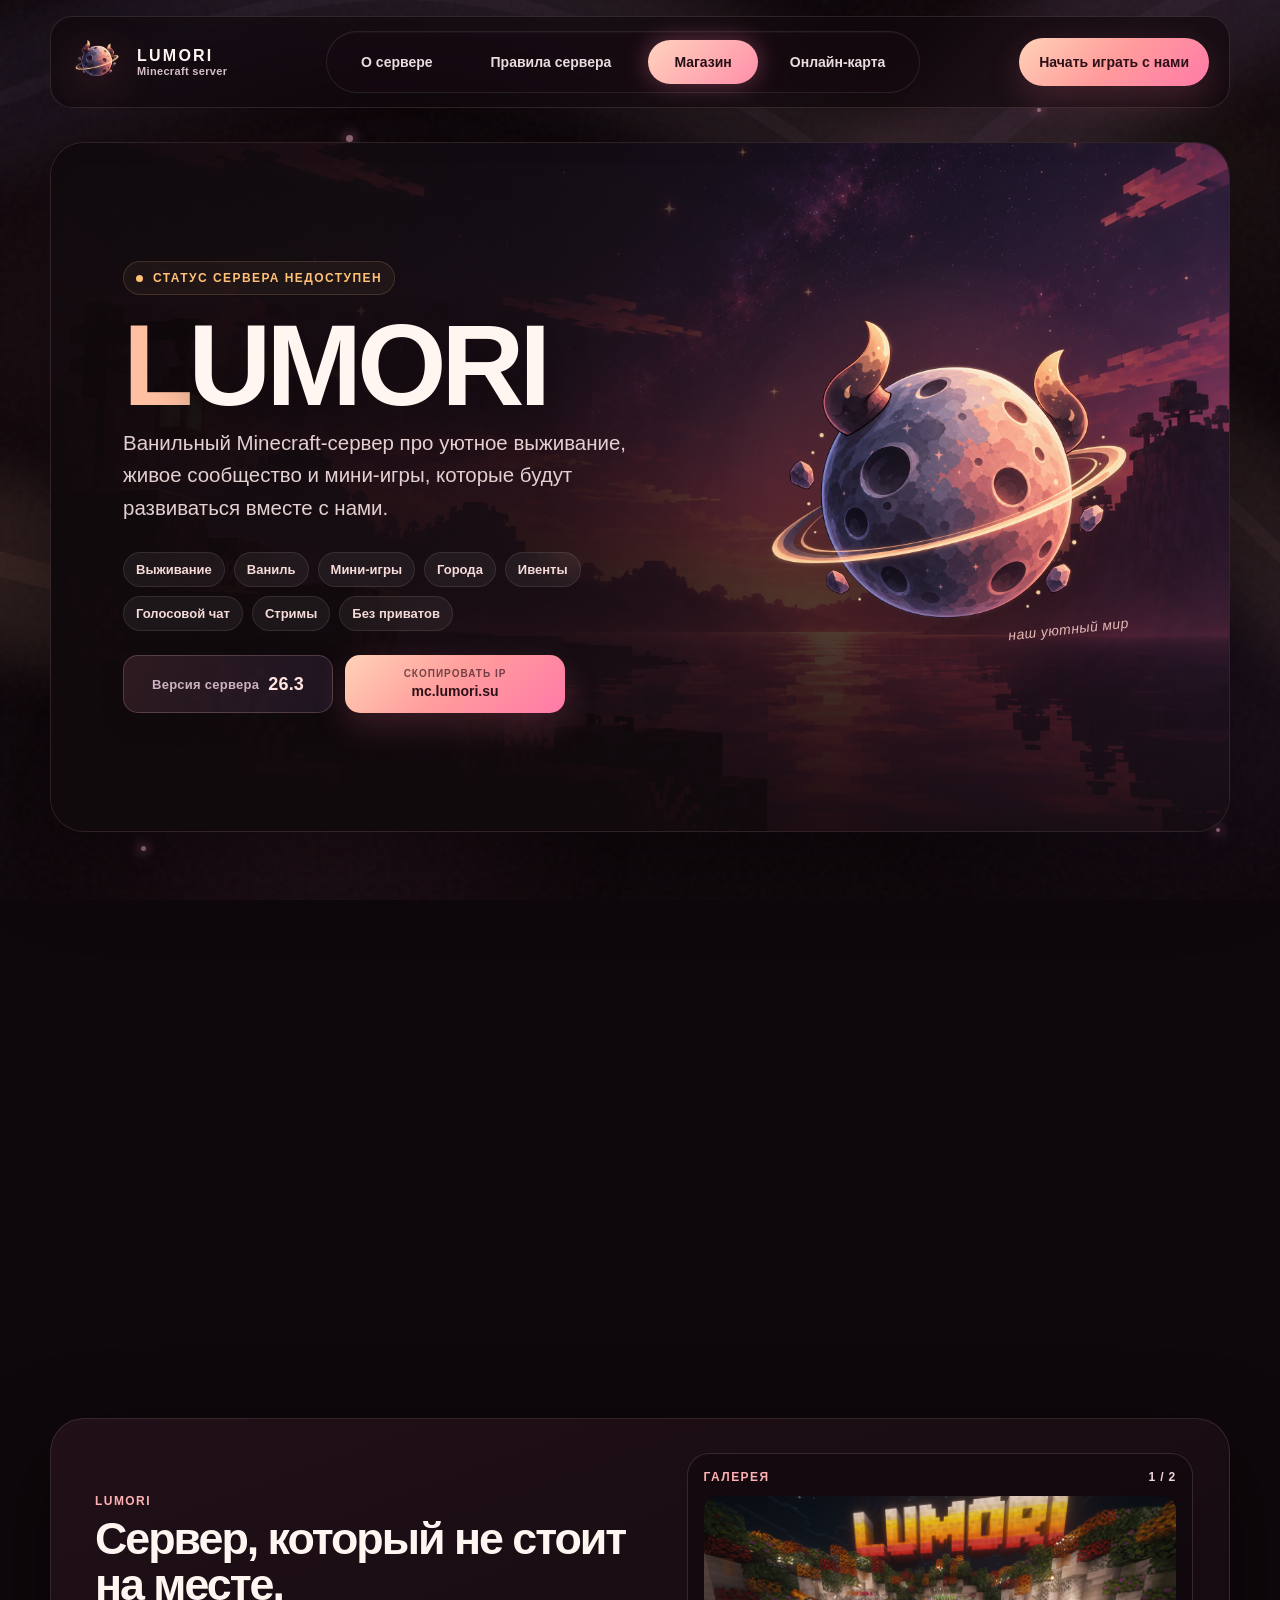
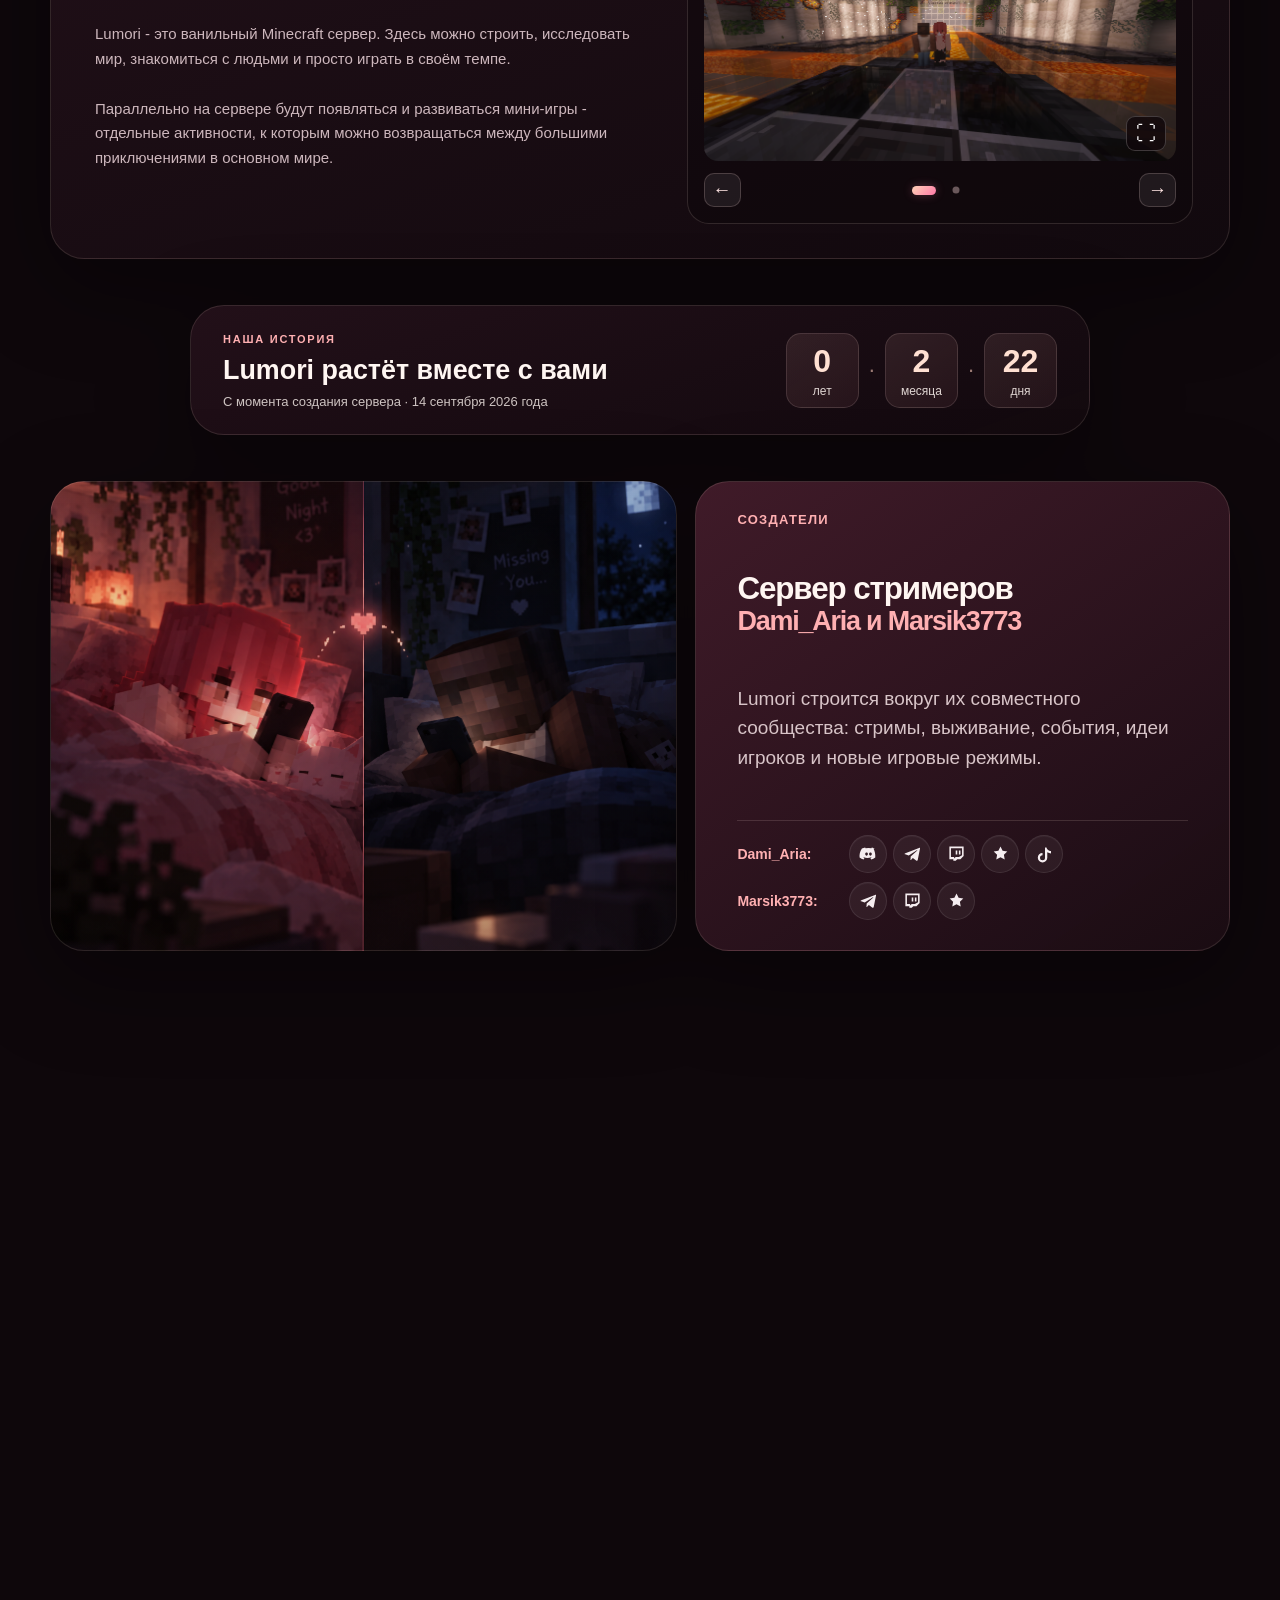
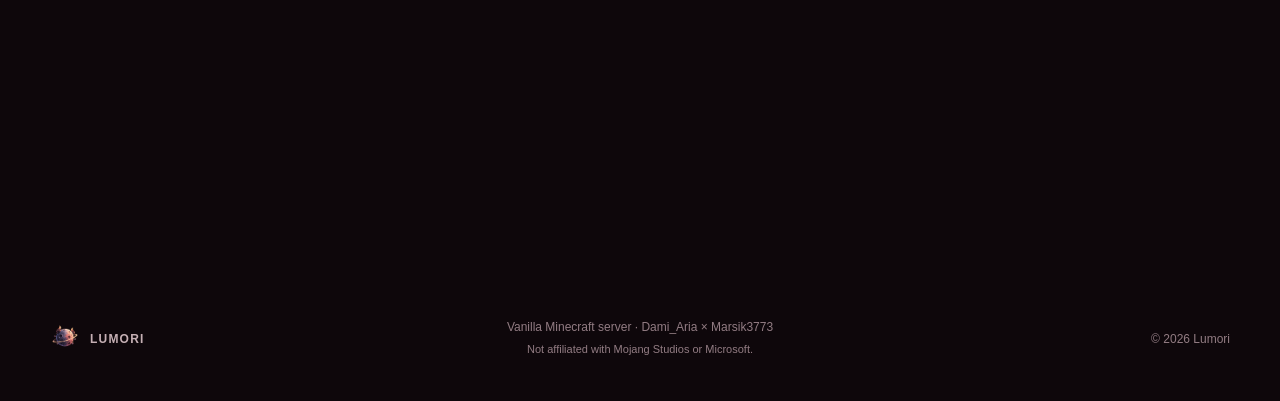
==== commit e947eb4c: "Update server rules and add map navigation" ====
--- a/index.html
+++ b/index.html
@@ -46,6 +46,7 @@
 <a data-feed="server" href="#server-feed">О сервере</a>
 <a data-feed="rules" href="#rules-feed"><span class="nav-label-full">Правила сервера</span><span class="nav-label-short">Правила</span></a>
 <a class="nav-shop" data-link="shop" href="https://lumori.millida.trade/" rel="noopener noreferrer" target="_blank">Магазин</a>
+<a class="nav-map" href="http://map.lumori.su:40138" rel="noopener noreferrer" target="_blank">Онлайн-карта</a>
 </nav>
 <a class="primary-btn header-play-btn" href="https://discord.gg/dc2WhRhd3e" target="_blank" rel="noopener noreferrer"><span class="header-play-label-full">Начать играть с нами</span><span class="header-play-label-short">Играть</span></a>
 </header>
@@ -267,7 +268,7 @@
 <p class="rule-text">Возврат производится при наличии достаточных доказательств и по решению администрации. Предметы, потерянные по вине самого игрока или в ходе обычного игрового процесса, возврату не подлежат.</p>
 <p class="rule-text"><strong>Наказание:</strong> Не предусмотрено.</p>
 <h2 class="rules-main-title">2. Чат и общение</h2>
-<p class="rule-text"><strong>Требования этого раздела действуют в игровом чате, Simple Voice Chat, Discord Lumori, личных сообщениях, книгах, на табличках, в названиях предметов и существ, а также при использовании других способов общения.</strong></p>
+<p class="rule-text">Требования этого раздела действуют в игровом чате, Simple Voice Chat, Discord Lumori, личных сообщениях, книгах, на табличках, в названиях предметов и существ, а также при использовании других способов общения.</p>
 <hr/>
 <h3 class="rule-item-title">2.1. Спам и флуд</h3>
 <p class="rule-text">Запрещены:</p>
@@ -344,54 +345,59 @@
 <p class="rule-text"><strong>Наказание:</strong> За отказ, выход с сервера после вызова или намеренное препятствование проверке — перманентный бан.</p>
 <hr/>
 <h3 class="rule-item-title">3.4. Баги и дюпы</h3>
-<p class="rule-text">Запрещено намеренно использовать баги, дюпы и другие ошибки игры или сервера для получения преимущества.</p>
-<p class="rule-text">Разрешён только дюп TNT. Любые другие способы дюпа запрещены.</p>
+<p class="rule-text">Запрещено намеренно использовать баги и ошибки игры или сервера для получения преимущества. Разрешены только дюпы TNT, ковриков и рельсов. Все остальные виды дюпа запрещены.</p>
+<p class="rule-text">Разрушение бедрока с использованием игровых механик Minecraft разрешено.</p>
 <p class="rule-text">При обнаружении бага или уязвимости игрок обязан сообщить об этом администрации.</p>
-<p class="rule-text"><strong>Наказание:</strong> Бан с изъятием предметов или ресурсов, полученных с помощью бага или дюпа.</p>
-<hr/>
-<h3 class="rule-item-title">3.5. Гриферство</h3>
+<p class="rule-text"><strong>Наказание:</strong> Бан с изъятием предметов или ресурсов, полученных с помощью запрещённого бага или дюпа.</p>
+<hr/>
+<h3 class="rule-item-title">3.5. Порталы Энда</h3>
+<p class="rule-text">Запрещено разрушать рамки порталов Энда в обычном мире и портал в Энде, ведущий обратно в обычный мир.</p>
+<p class="rule-text">Если портал находится на приватизированной территории игрока, владелец вправе распоряжаться им по своему усмотрению. Однако территория ближайшего к спавну портала Энда считается общественной: её приватизация и разрушение портала запрещены.</p>
+<p class="rule-text"><strong>Наказание:</strong> Бан от 7 дней до перманентного по решению администрации.</p>
+<hr/>
+<h3 class="rule-item-title">3.6. Гриферство</h3>
 <p class="rule-text">Запрещено ломать чужие постройки, воровать ресурсы, портить территории и убивать принадлежащих другим игрокам животных. Отсутствие замка, привата или таблички не означает, что чужое имущество можно забирать или изменять.</p>
 <p class="rule-text"><strong>Наказание:</strong> Возврат ресурсов или компенсация ущерба и бан от 3 дней до перманентного.</p>
 <hr/>
-<h3 class="rule-item-title">3.6. PvP без согласия</h3>
+<h3 class="rule-item-title">3.7. PvP без согласия</h3>
 <p class="rule-text">Запрещено убивать игроков и намеренно наносить им урон без согласия. Исключение — специальные PvP-зоны и официально согласованные мероприятия.</p>
 <p class="rule-text"><strong>Наказание:</strong> Бан от 1 до 30 дней. При необходимости — компенсация ущерба.</p>
 <hr/>
-<h3 class="rule-item-title">3.7. Помехи игрокам</h3>
+<h3 class="rule-item-title">3.8. Помехи игрокам</h3>
 <p class="rule-text">Запрещено намеренно мешать другим игрокам: блокировать проходы, преследовать, приводить опасных мобов к чужим базам и создавать ловушки. Не создавайте препятствия, из-за которых человек не может спокойно играть или пользоваться своей территорией.</p>
 <p class="rule-text"><strong>Наказание:</strong> Предупреждение или временный бан. При повторении срок увеличивается.</p>
 <hr/>
-<h3 class="rule-item-title">3.8. Лаг-машины, тяжёлые фермы и нагрузка на сервер</h3>
+<h3 class="rule-item-title">3.9. Лаг-машины, тяжёлые фермы и нагрузка на сервер</h3>
 <p class="rule-text">Запрещено создавать механизмы, фермы, постройки или иные конструкции, вызывающие сильные лаги или чрезмерную нагрузку на сервер.</p>
 <p class="rule-text"><strong>Наказание:</strong> Предупреждение, требование отключить, изменить или удалить конструкцию, её удаление администрацией либо бан. Вид наказания и срок определяются администрацией в зависимости от обстоятельств.</p>
 <hr/>
-<h3 class="rule-item-title">3.9. Прогрузчики чанков</h3>
+<h3 class="rule-item-title">3.10. Прогрузчики чанков</h3>
 <p class="rule-text">Запрещено использование прогрузчиков чанков без разрешения администрации.</p>
 <p class="rule-text"><strong>Наказание:</strong> Удаление механизма и бан на срок по усмотрению администрации.</p>
 <hr/>
-<h3 class="rule-item-title">3.10. Неприличные постройки</h3>
+<h3 class="rule-item-title">3.11. Неприличные постройки</h3>
 <p class="rule-text">Запрещены откровенно сексуальные и другие явно неприемлемые постройки и материалы.</p>
 <p class="rule-text"><strong>Наказание:</strong> Удаление без компенсации и временный бан.</p>
 <hr/>
-<h3 class="rule-item-title">3.11. Запрещённая пропаганда</h3>
+<h3 class="rule-item-title">3.12. Запрещённая пропаганда</h3>
 <p class="rule-text">Запрещены призывы к употреблению наркотиков, алкоголя, табачной и аналогичной продукции.</p>
 <p class="rule-text"><strong>Наказание:</strong> Удаление материала, мут или бан на срок по усмотрению администрации.</p>
 <hr/>
-<h3 class="rule-item-title">3.12. Ивенты</h3>
+<h3 class="rule-item-title">3.13. Ивенты</h3>
 <p class="rule-text">Участники официальных мероприятий обязаны соблюдать общие правила Lumori и условия конкретного ивента. Запрещено намеренно мешать проведению ивентов, препятствовать их организации или срывать их проведение.</p>
 <p class="rule-text"><strong>Наказание:</strong> Исключение из мероприятия, мут или бан на срок по усмотрению администрации в зависимости от степени нарушения.</p>
 <hr/>
-<h3 class="rule-item-title">3.13. Массовые раздачи</h3>
+<h3 class="rule-item-title">3.14. Массовые раздачи</h3>
 <p class="rule-text">Крупные раздачи ресурсов и АРов, способные существенно повлиять на экономику сервера, необходимо согласовывать с администрацией.</p>
 <p class="rule-text"><strong>Наказание:</strong> Прекращение раздачи, изъятие незаконно распространённых ресурсов и временный бан.</p>
 <hr/>
-<h3 class="rule-item-title">3.14. Игровые договоры</h3>
+<h3 class="rule-item-title">3.15. Игровые договоры</h3>
 <p class="rule-text">Игроки могут заключать договоры о торговле, строительстве и других услугах. Условия рекомендуется фиксировать в подписанных книгах.</p>
 <p class="rule-text">При оформлении договора в книге каждая сторона должна иметь свой экземпляр, подписанный другой стороной. Оба экземпляра должны содержать одинаковые условия договора.</p>
 <p class="rule-text">Договор не может разрешать нарушение правил Lumori.</p>
 <p class="rule-text"><strong>Наказание:</strong> За намеренный обман или нарушение подтверждённого договора — компенсация ущерба, штраф или временный бан.</p>
 <hr/>
-<h3 class="rule-item-title">3.15. Мошенничество, шантаж и вымогательство</h3>
+<h3 class="rule-item-title">3.16. Мошенничество, шантаж и вымогательство</h3>
 <p class="rule-text">Запрещены мошенничество, обман с целью получения выгоды, шантаж, вымогательство предметов, ресурсов, валюты или иных игровых ценностей, а также принуждение игроков к каким-либо действиям под угрозами или давлением.</p>
 <p class="rule-text"><strong>Наказание:</strong> Бан на срок по усмотрению администрации.</p>
 <h2 class="rules-main-title">4. Территории и постройки</h2>
@@ -540,55 +546,60 @@
 <p class="rule-text">Нарушение одного жителя не делает виновным весь город. Наказание получают только доказанные участники нарушения.</p>
 <p class="rule-text"><strong>Наказание:</strong> Согласно совершённому нарушению.</p>
 <hr/>
-<h3 class="rule-item-title">6.7. Войны городов</h3>
-<p class="rule-text">Войны разрешены только по добровольному согласию сторон и после одобрения администрации Lumori. До официального одобрения действуют обычные ограничения на PvP и гриферство.</p>
+<h3 class="rule-item-title">6.7. Унии городов</h3>
+<p class="rule-text">Города могут заключать унии на основании письменного соглашения, подписанного главами всех участвующих городов. Для регистрации унии необходимо создать тикет в Discord и передать соглашение администрации Lumori. Уния считается действующей после регистрации.</p>
+<hr/>
+<h3 class="rule-item-title">6.8. Войны городов</h3>
+<p class="rule-text">Войны разрешены только по добровольному согласию сторон и после одобрения администрации Lumori. Перед началом войны необходимо создать тикет в Discord и уведомить администрацию об участвующих городах и условиях войны. До официального одобрения действуют обычные ограничения на PvP и гриферство.</p>
 <p class="rule-text"><strong>Наказание:</strong> За самовольное начало войны — согласно фактически совершённым нарушениям.</p>
 <hr/>
-<h3 class="rule-item-title">6.8. Договор войны</h3>
+<h3 class="rule-item-title">6.9. Договор войны</h3>
 <p class="rule-text">Перед войной главы городов должны согласовать участников, территорию, разрешённые действия, сроки и условия окончания. Каждый участник должен добровольно согласиться с условиями. Договор необходимо отправить администрации через тикет в «Поддержку».</p>
 <p class="rule-text"><strong>Наказание:</strong> За нарушение утверждённого договора — штраф, исключение из войны или временный бан. За гриферство и другие действия вне условий договора применяются общие правила сервера.</p>
 <hr/>
-<h3 class="rule-item-title">6.9. Посторонние во время войны</h3>
+<h3 class="rule-item-title">6.10. Посторонние во время войны</h3>
 <p class="rule-text">Запрещено намеренно вмешиваться в официальную войну, не являясь её участником.</p>
 <p class="rule-text"><strong>Наказание:</strong> Предупреждение и удаление из зоны конфликта. При повторении — временный бан.</p>
 <h2 class="rules-main-title">7. Аккаунты и безопасность</h2>
 <hr/>
 <h3 class="rule-item-title">7.1. Дополнительные аккаунты</h3>
-<p class="rule-text">Запрещено использовать дополнительные аккаунты для обхода наказаний, получения преимуществ и сокрытия личности.</p>
-<p class="rule-text"><strong>Наказание:</strong> Блокировка дополнительных аккаунтов и временный бан основного аккаунта.</p>
-<hr/>
-<h3 class="rule-item-title">7.2. Обход бана</h3>
-<p class="rule-text">Запрещено обходить блокировку через другой или чужой аккаунт, смену ника, VPN и другие способы.</p>
-<p class="rule-text"><strong>Наказание:</strong> Перманентный бан.</p>
-<hr/>
-<h3 class="rule-item-title">7.3. Взлом аккаунтов</h3>
+<p class="rule-text">Каждому игроку разрешён только один аккаунт. Владельцы подписки «Плюс» могут иметь один дополнительный аккаунт (твинк) с суффиксом <code>_tw</code>, при условии что подписка «Плюс» активна на обоих аккаунтах.</p>
+<p class="rule-text">Использование дополнительных и чужих аккаунтов для обхода наказаний запрещено (см. пункт 1.4).</p>
+<p class="rule-text"><strong>Наказание:</strong> Блокировка аккаунтов, нарушающих эти условия. За обход наказания применяются меры по пункту 1.4.</p>
+<hr/>
+<h3 class="rule-item-title">7.2. Взлом аккаунтов</h3>
 <p class="rule-text">Запрещены взлом, попытки взлома, кража данных авторизации и получение несанкционированного доступа к чужим аккаунтам.</p>
 <p class="rule-text"><strong>Наказание:</strong> Перманентный бан.</p>
 <hr/>
-<h3 class="rule-item-title">7.4. Передача аккаунта</h3>
+<h3 class="rule-item-title">7.3. Передача аккаунта</h3>
 <p class="rule-text">Запрещено передавать аккаунт другому человеку для обхода установленных ограничений.</p>
 <p class="rule-text"><strong>Наказание:</strong> Согласно совершённому нарушению, вплоть до перманентного бана.</p>
 <hr/>
-<h3 class="rule-item-title">7.5. Восстановление доступа</h3>
+<h3 class="rule-item-title">7.4. Восстановление доступа</h3>
 <p class="rule-text">При потере доступа администрация может запросить доказательства принадлежности аккаунта. Для обращения используйте тикет в «Поддержке» и сообщите сведения, которые помогут подтвердить владение аккаунтом, не раскрывая пароли и другие секретные данные. Если подтвердить владельца невозможно, в восстановлении может быть отказано.</p>
 <p class="rule-text"><strong>Наказание:</strong> Не предусмотрено.</p>
 <hr/>
-<h3 class="rule-item-title">7.6. Никнеймы</h3>
-<p class="rule-text">Никнеймы на сервере не должны содержать оскорбления, обзывательства или нецензурную лексику, в том числе в завуалированном виде с использованием символов, цифр, пробелов или изменённого написания.</p>
-<p class="rule-text">Запрещены никнеймы с рекламой и намеренная выдача себя за другого игрока или сотрудника Lumori с целью обмана.</p>
-<p class="rule-text"><strong>Наказание:</strong> Требование сменить никнейм или бан. При мошенничестве применяется соответствующее наказание.</p>
-<hr/>
-<h3 class="rule-item-title">7.7. Скины</h3>
+<h3 class="rule-item-title">7.5. Никнеймы</h3>
+<p class="rule-text">Запрещены никнеймы, содержащие оскорбления, нецензурную лексику (в том числе завуалированную) или рекламу. Нельзя использовать никнеймы, схожие с никнеймами администрации Lumori, либо выдавать себя за другого игрока или представителя администрации с целью обмана.</p>
+<p class="rule-text">Использование смены никнейма для обхода наказания или мошенничества рассматривается по соответствующим правилам.</p>
+<p class="rule-text"><strong>Наказание:</strong> Требование сменить никнейм либо бан по решению администрации.</p>
+<hr/>
+<h3 class="rule-item-title">7.6. Скины</h3>
 <p class="rule-text">Запрещены откровенно непристойные скины и намеренное использование чужого образа для обмана или выдачи себя за другого человека.</p>
 <p class="rule-text"><strong>Наказание:</strong> Требование сменить скин. При отказе — временный бан.</p>
-<hr/>
-<h3 class="rule-item-title">7.8. Связанный Discord-аккаунт</h3>
-<p class="rule-text">При серьёзном нарушении блокировка может распространяться на связанный Discord-аккаунт игрока.</p>
-<p class="rule-text"><strong>Наказание:</strong> Соответствующая блокировка игрового и/или Discord-аккаунта.</p>
-<h2 class="rules-main-title">Обжалование наказания</h2>
+<h2 class="rules-main-title">Дополнительные положения</h2>
+<hr/>
+<h3 class="rule-item-title">Связанный Discord-аккаунт</h3>
+<p class="rule-text">При серьёзных нарушениях правил администрация Lumori вправе дополнительно заблокировать связанный Discord-аккаунт игрока на официальном Discord-сервере Lumori.</p>
+<hr/>
+<h3 class="rule-item-title">Обжалование наказания</h3>
 <p class="rule-text">Если вы считаете наказание ошибочным, создайте тикет в разделе «Поддержка» Discord-сервера Lumori и опишите ситуацию.</p>
 <p class="rule-text">За добросовестное обжалование наказание не применяется.</p>
-<p class="rule-text"><strong>Играйте честно, уважайте других игроков и берегите мир Lumori!</strong></p>
+<hr/>
+<h3 class="rule-item-title">Платная разблокировка</h3>
+<p class="rule-text">Заблокированные игроки могут приобрести услугу разблокировки в официальном магазине Lumori: https://lumori.millida.trade/</p>
+<p class="rule-text">Покупка разбана не освобождает от соблюдения правил сервера.</p>
+<p class="rule-text">Играйте честно, уважайте других игроков и берегите мир Lumori!</p>
 <!-- RULES:END -->
 </div>
 </section>
--- a/styles.css
+++ b/styles.css
@@ -1200,7 +1200,7 @@
     grid-column: 1 / -1;
     grid-row: 2;
     display: grid;
-    grid-template-columns: repeat(3, minmax(0, 1fr));
+    grid-template-columns: repeat(2, minmax(0, 1fr));
     width: 100%;
     max-width: none;
     overflow: visible;
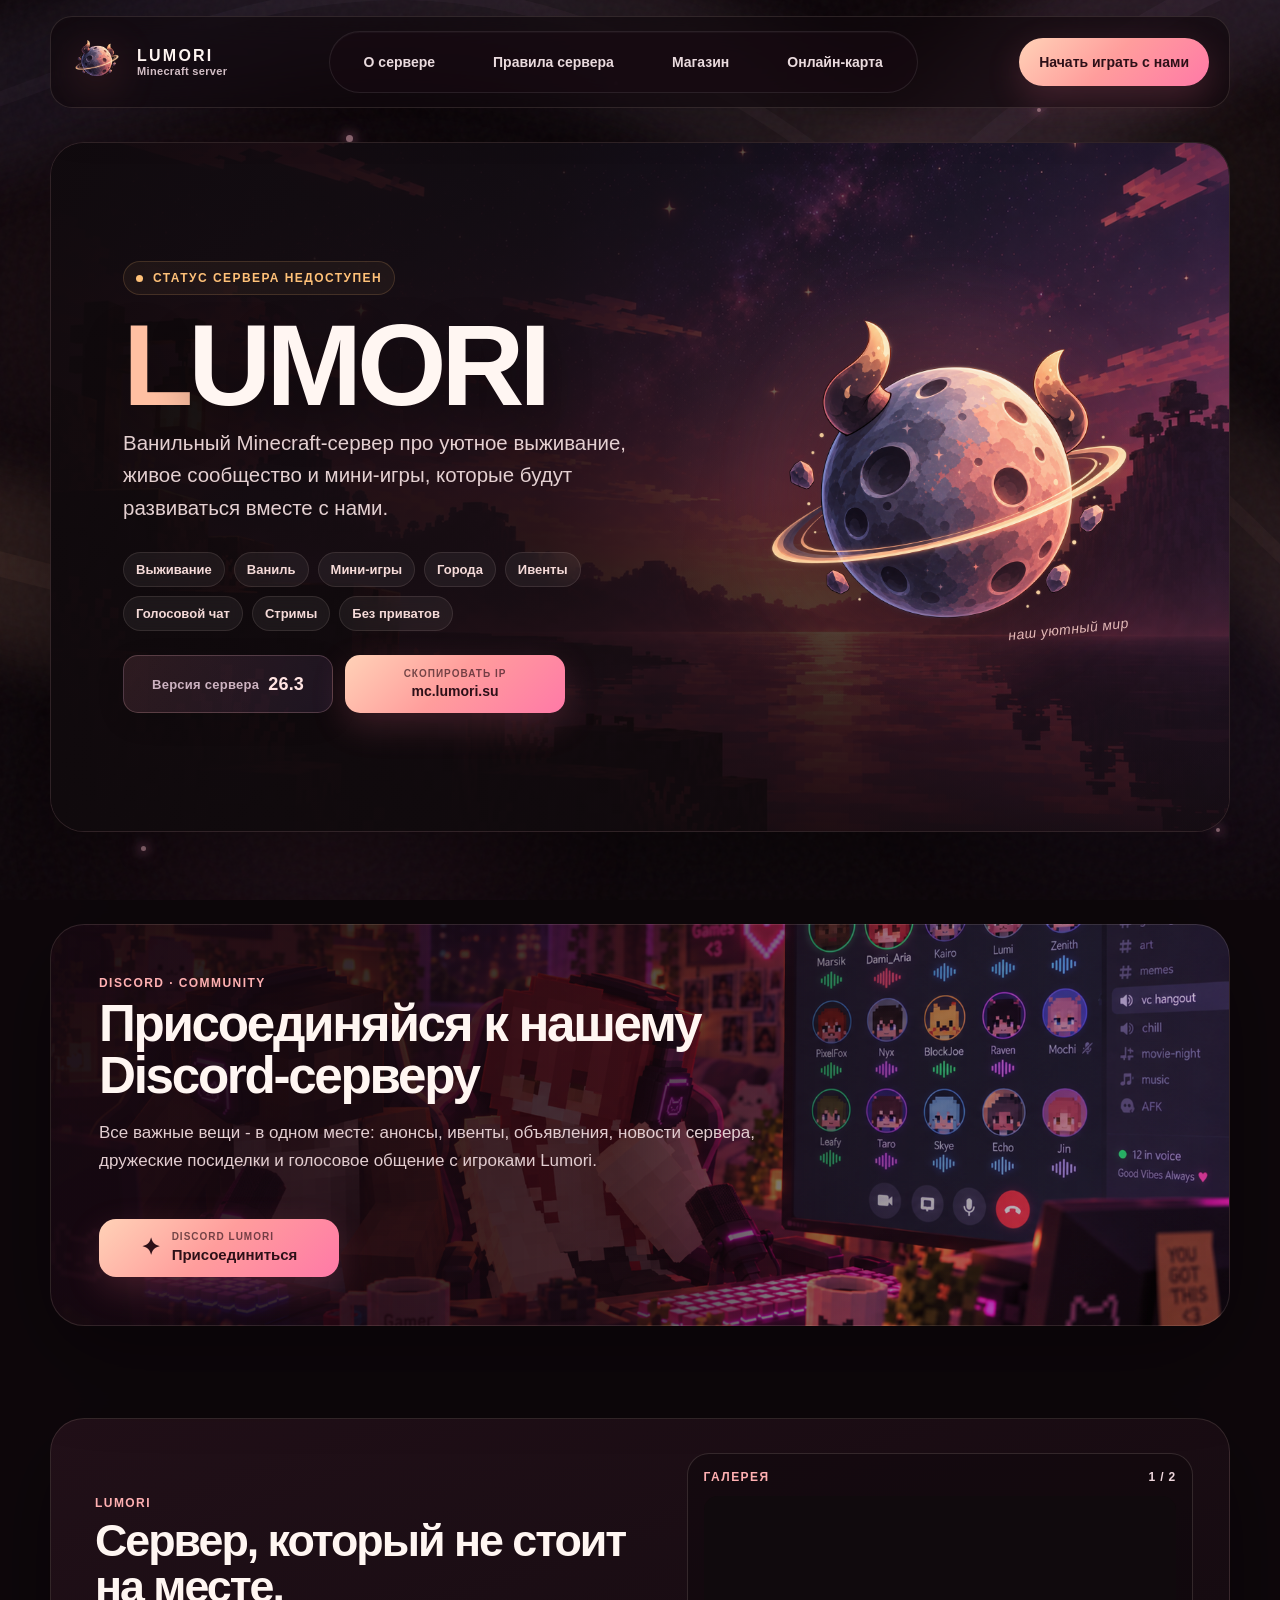
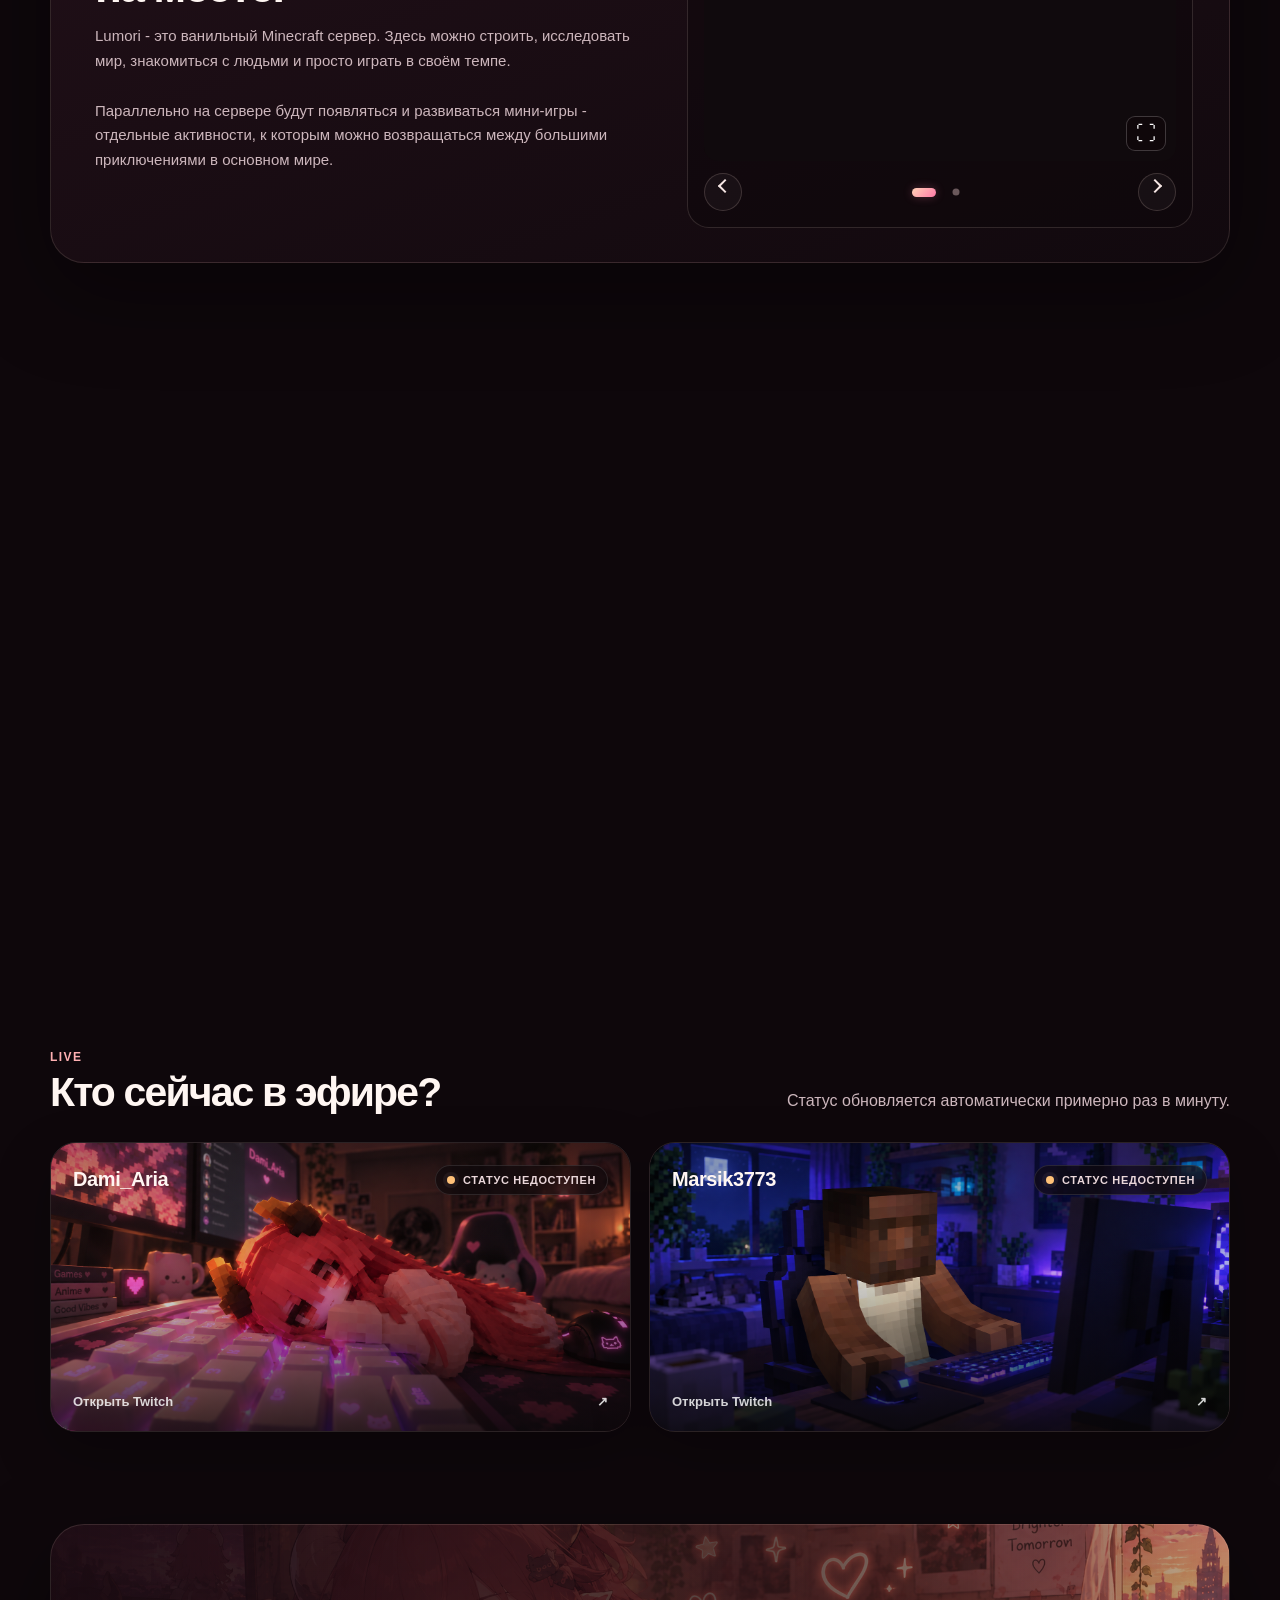
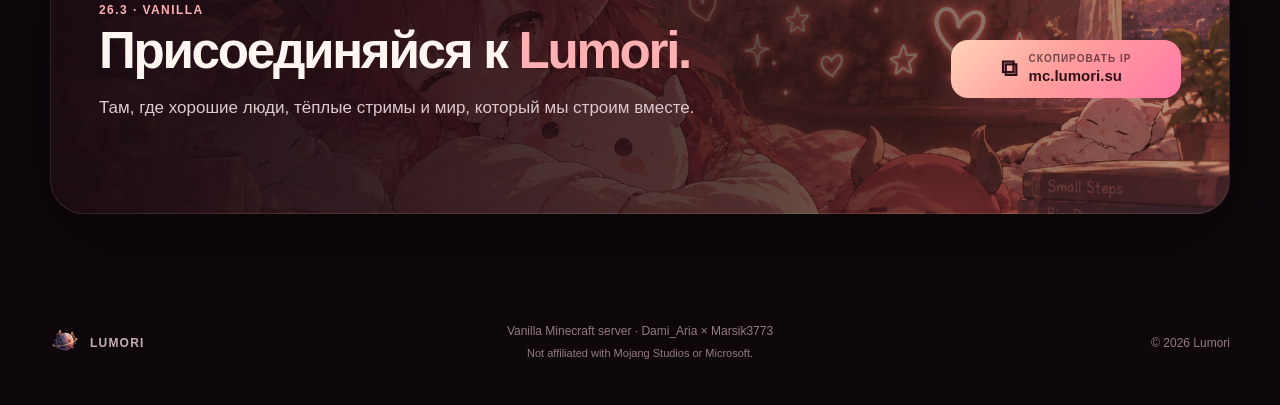
==== commit c80247fe: "Refine gallery controls and update server opening date" ====
--- a/index.html
+++ b/index.html
@@ -10,7 +10,7 @@
 <link href="assets/site/lumori-planet.png" rel="icon"/>
 <link as="image" href="assets/site/lumori-hero.png" media="(min-width: 921px)" rel="preload"/>
 <link as="image" href="assets/site/mobile/lumori-hero.webp" media="(max-width: 920px)" rel="preload"/>
-<link href="styles.css?v=lumori-mobile-1" rel="stylesheet"/>
+<link href="styles.css?v=lumori-ui-2" rel="stylesheet"/>
 </head>
 <body>
 <div aria-hidden="true" class="ambient-bg"></div>
@@ -45,7 +45,7 @@
 <nav aria-label="Основная навигация" class="nav">
 <a data-feed="server" href="#server-feed">О сервере</a>
 <a data-feed="rules" href="#rules-feed"><span class="nav-label-full">Правила сервера</span><span class="nav-label-short">Правила</span></a>
-<a class="nav-shop" data-link="shop" href="https://lumori.millida.trade/" rel="noopener noreferrer" target="_blank">Магазин</a>
+<a data-link="shop" href="https://lumori.millida.trade/" rel="noopener noreferrer" target="_blank">Магазин</a>
 <a class="nav-map" href="http://map.lumori.su:40138" rel="noopener noreferrer" target="_blank">Онлайн-карта</a>
 </nav>
 <a class="primary-btn header-play-btn" href="https://discord.gg/dc2WhRhd3e" target="_blank" rel="noopener noreferrer"><span class="header-play-label-full">Начать играть с нами</span><span class="header-play-label-short">Играть</span></a>
@@ -107,8 +107,8 @@
 </section>
 <section class="server-age section-shell reveal" aria-labelledby="server-age-title">
   <div class="server-age-card">
-    <div class="server-age-heading"><span class="kicker">НАША ИСТОРИЯ</span><h2 id="server-age-title">Lumori растёт вместе с вами</h2><p>С момента создания сервера · 14 сентября 2026 года</p></div>
-    <div class="server-age-clock" role="timer" aria-label="Время с момента создания сервера">
+    <div class="server-age-heading"><span class="kicker">НАША ИСТОРИЯ</span><h2 id="server-age-title">Lumori растёт вместе с вами</h2><p>С момента открытия сервера · 2 октября 2026 года</p></div>
+    <div class="server-age-clock" role="timer" aria-label="Время с момента открытия сервера">
       <div class="server-age-unit"><strong id="server-age-years">0</strong><span id="server-age-years-label">лет</span></div>
       <span class="server-age-separator" aria-hidden="true">·</span>
       <div class="server-age-unit"><strong id="server-age-months">0</strong><span id="server-age-months-label">месяцев</span></div>
@@ -612,6 +612,6 @@
 </footer>
 <div aria-live="polite" class="toast" id="toast" role="status"></div>
 <div aria-label="Галерея Lumori" aria-modal="true" class="gallery-lightbox" hidden="" id="gallery-lightbox" role="dialog"><div class="lightbox-header"><span>Галерея Lumori</span><span aria-live="polite" class="lightbox-counter"></span><button aria-label="Закрыть галерею" class="lightbox-close" type="button">✕</button></div><button aria-label="Предыдущее изображение" class="lightbox-arrow lightbox-prev" type="button">←</button><img alt="" id="lightbox-image"/><button aria-label="Следующее изображение" class="lightbox-arrow lightbox-next" type="button">→</button></div><script src="config.js"></script>
-<script src="script.js?v=lumori-mobile-1"></script>
+<script src="script.js?v=lumori-ui-2"></script>
 </body>
 </html>
--- a/styles.css
+++ b/styles.css
@@ -89,18 +89,6 @@
 .nav { display: flex; align-items: center; gap: 4px; }
 .nav a { padding: 12px 15px; border-radius: 13px; color: #d9c7ca; font-size: 14px; font-weight: 700; transition: .2s ease; }
 .nav a:hover { color: #fff; background: rgba(255,255,255,.055); }
-.nav .nav-shop {
-  background: linear-gradient(135deg, #ffd2b7 0%, #ff9d9c 48%, #ff79a7 100%);
-  color: #2a1018;
-  box-shadow: 0 0 24px rgba(255,126,166,.35);
-}
-.nav .nav-shop:hover {
-  color: #2a1018;
-  transform: translateY(-2px);
-  box-shadow: 0 0 34px rgba(255,126,166,.55);
-}
-.nav .nav-shop { color: #261016; background: linear-gradient(135deg, #ffd3bd, #ff8ea9); margin-left: 5px; }
-.nav .nav-shop:hover { color: #261016; transform: translateY(-1px); background: linear-gradient(135deg, #ffe0d1, #ffa4ba); }
 
 .hero {
   position: relative;
@@ -330,7 +318,6 @@
   .topbar { width: calc(100% - 20px); min-height: 60px; border-radius: 18px; }
   .brand img { width: 38px; height: 38px; }
   .brand span { font-size: 13px; }
-  .nav .nav-shop { padding: 10px 12px; }
   .hero { margin-top: 20px; border-radius: 25px; }
   .hero-copy { padding: 44px 22px 8px; }
   .hero h1 { font-size: clamp(64px, 21vw, 92px); margin-top: 18px; }
@@ -593,14 +580,13 @@
   box-shadow: 0 0 0 1px rgba(255, 210, 200, .12), 0 0 24px rgba(255, 126, 166, .34), 0 10px 28px rgba(255, 126, 166, .16);
 }
 
-.nav a:not(.nav-shop):hover,
+.nav a:hover,
 .ghost-btn:hover,
 .social-icon-btn:hover {
   background: linear-gradient(135deg, rgba(255, 210, 183, .22) 0%, rgba(255, 157, 156, .18) 48%, rgba(255, 121, 167, .20) 100%);
   border-color: rgba(255, 199, 190, .28);
 }
 
-.nav .nav-shop:hover,
 .primary-btn:hover {
   background: linear-gradient(135deg, #ffe0d1 0%, #ffb0ae 48%, #ff94b6 100%);
   color: #261016;
@@ -1209,8 +1195,7 @@
     border-radius: 13px;
     justify-self: stretch;
   }
-  .topbar .nav a,
-  .topbar .nav a:not(.nav-shop) {
+  .topbar .nav a {
     display: flex;
     min-width: 0;
     min-height: 42px;
@@ -1222,7 +1207,6 @@
     text-align: center;
     white-space: nowrap;
   }
-  .topbar .nav .nav-shop { margin-left: 0; }
   .hero { margin-top: 12px; }
   .hero-mark picture { width: min(368px, 78vw); }
 
@@ -1257,10 +1241,57 @@
 }
 
 @media (max-width: 360px) {
-  .topbar .nav a, .topbar .nav a:not(.nav-shop) { font-size: 11px; }
+  .topbar .nav a { font-size: 11px; }
   .topbar .brand-copy small { display: none; }
 }
 
 @media (hover: none) {
   .nav a:hover, .primary-btn:hover, .gallery-open:hover img { transform: none; }
 }
+
+/* Quiet gallery navigation with a shared chevron style. */
+.gallery-arrow,
+.lightbox-arrow {
+  display: inline-grid;
+  place-items: center;
+  padding: 0;
+  border: 1px solid rgba(255, 226, 215, .17);
+  border-radius: 50%;
+  color: #f7e7e5;
+  background: rgba(255, 255, 255, .035);
+  box-shadow: none;
+  font-size: 0;
+  line-height: 0;
+  transition: background .2s ease, border-color .2s ease, color .2s ease;
+}
+.gallery-arrow { width: 38px; height: 38px; }
+.lightbox-arrow { width: 44px; height: 44px; }
+.gallery-arrow::before,
+.lightbox-arrow::before {
+  content: "";
+  display: block;
+  width: 8px;
+  height: 8px;
+  border-top: 2px solid currentColor;
+  border-right: 2px solid currentColor;
+}
+.gallery-prev::before,
+.lightbox-prev::before { transform: translateX(2px) rotate(-135deg); }
+.gallery-next::before,
+.lightbox-next::before { transform: translateX(-2px) rotate(45deg); }
+.gallery-arrow:hover,
+.lightbox-arrow:hover {
+  color: #fff;
+  border-color: rgba(255, 194, 182, .36);
+  background: rgba(255, 194, 182, .11);
+}
+.gallery-arrow:hover { transform: none; }
+.lightbox-arrow:hover { transform: translateY(-50%); }
+@media (max-width: 480px) {
+  .lightbox-arrow:hover { transform: none; }
+}
+.gallery-arrow:focus-visible,
+.lightbox-arrow:focus-visible {
+  outline: 2px solid #ffbfae;
+  outline-offset: 3px;
+}
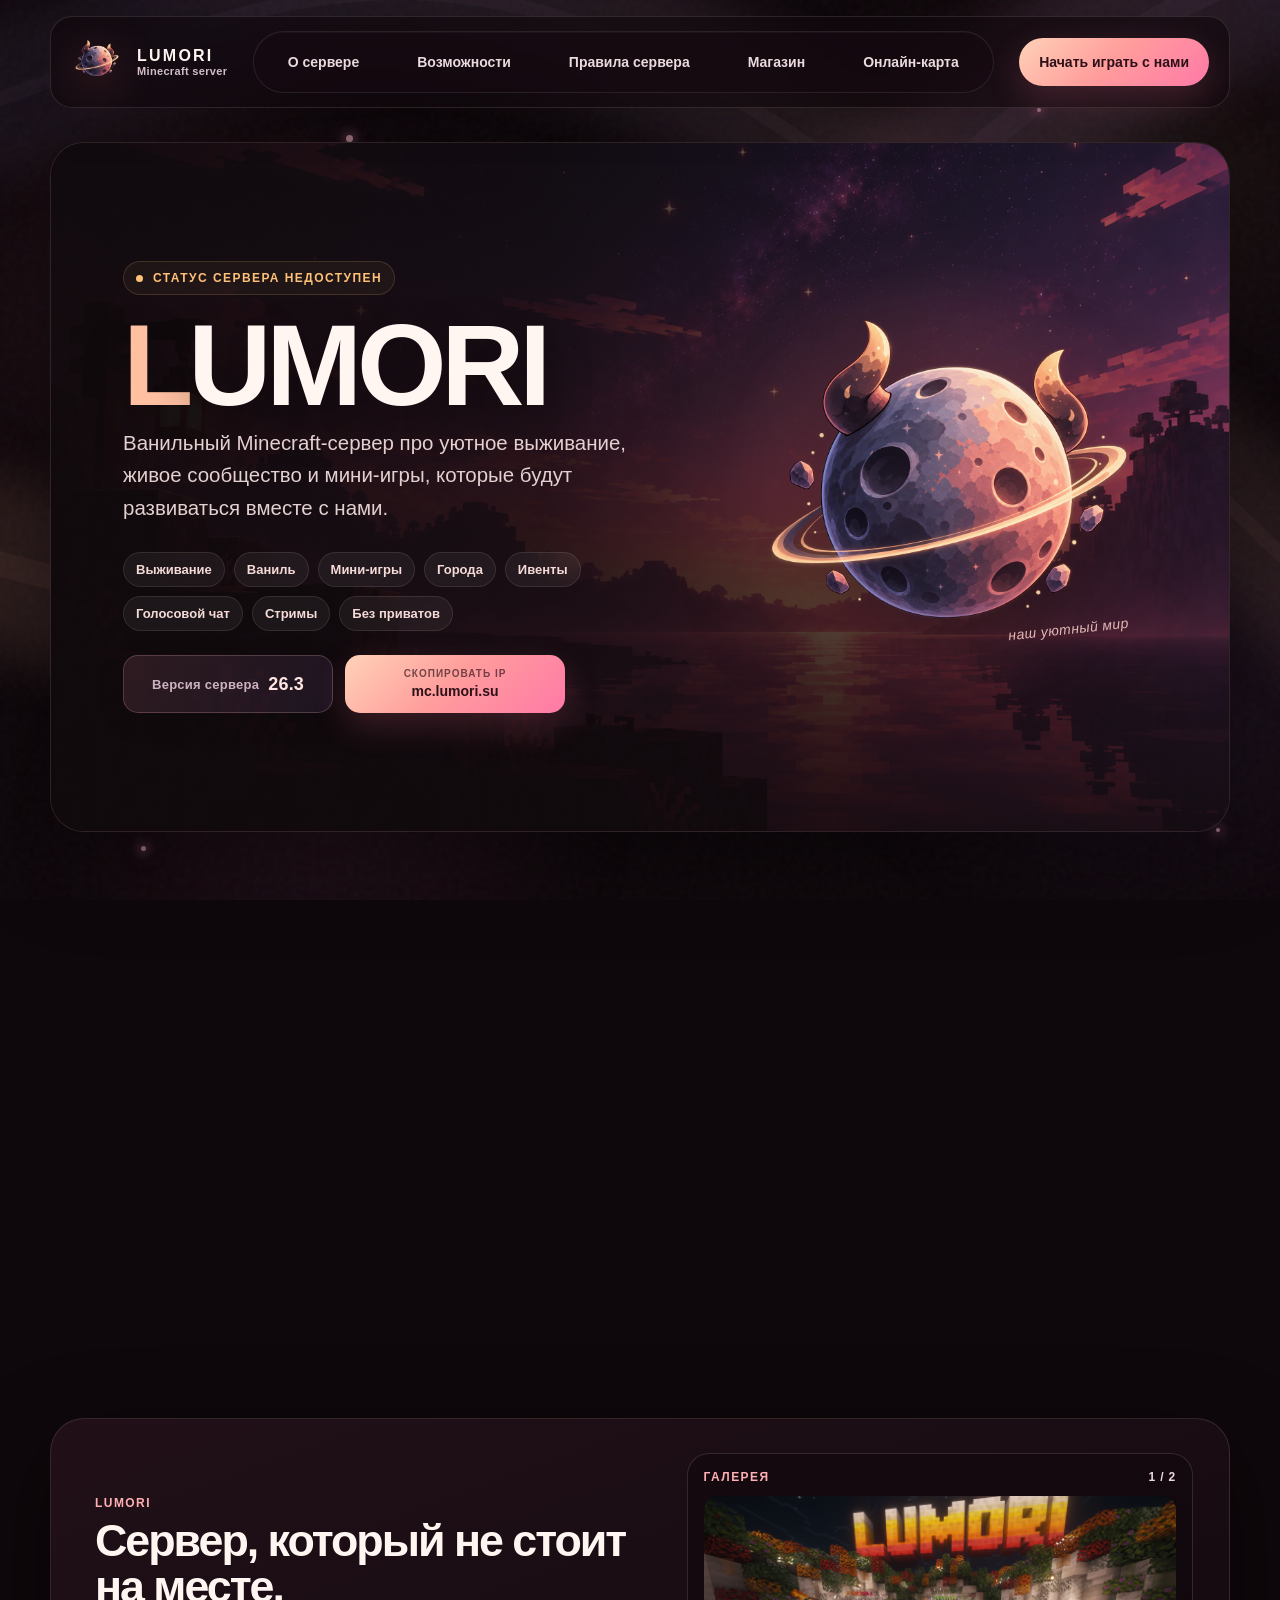
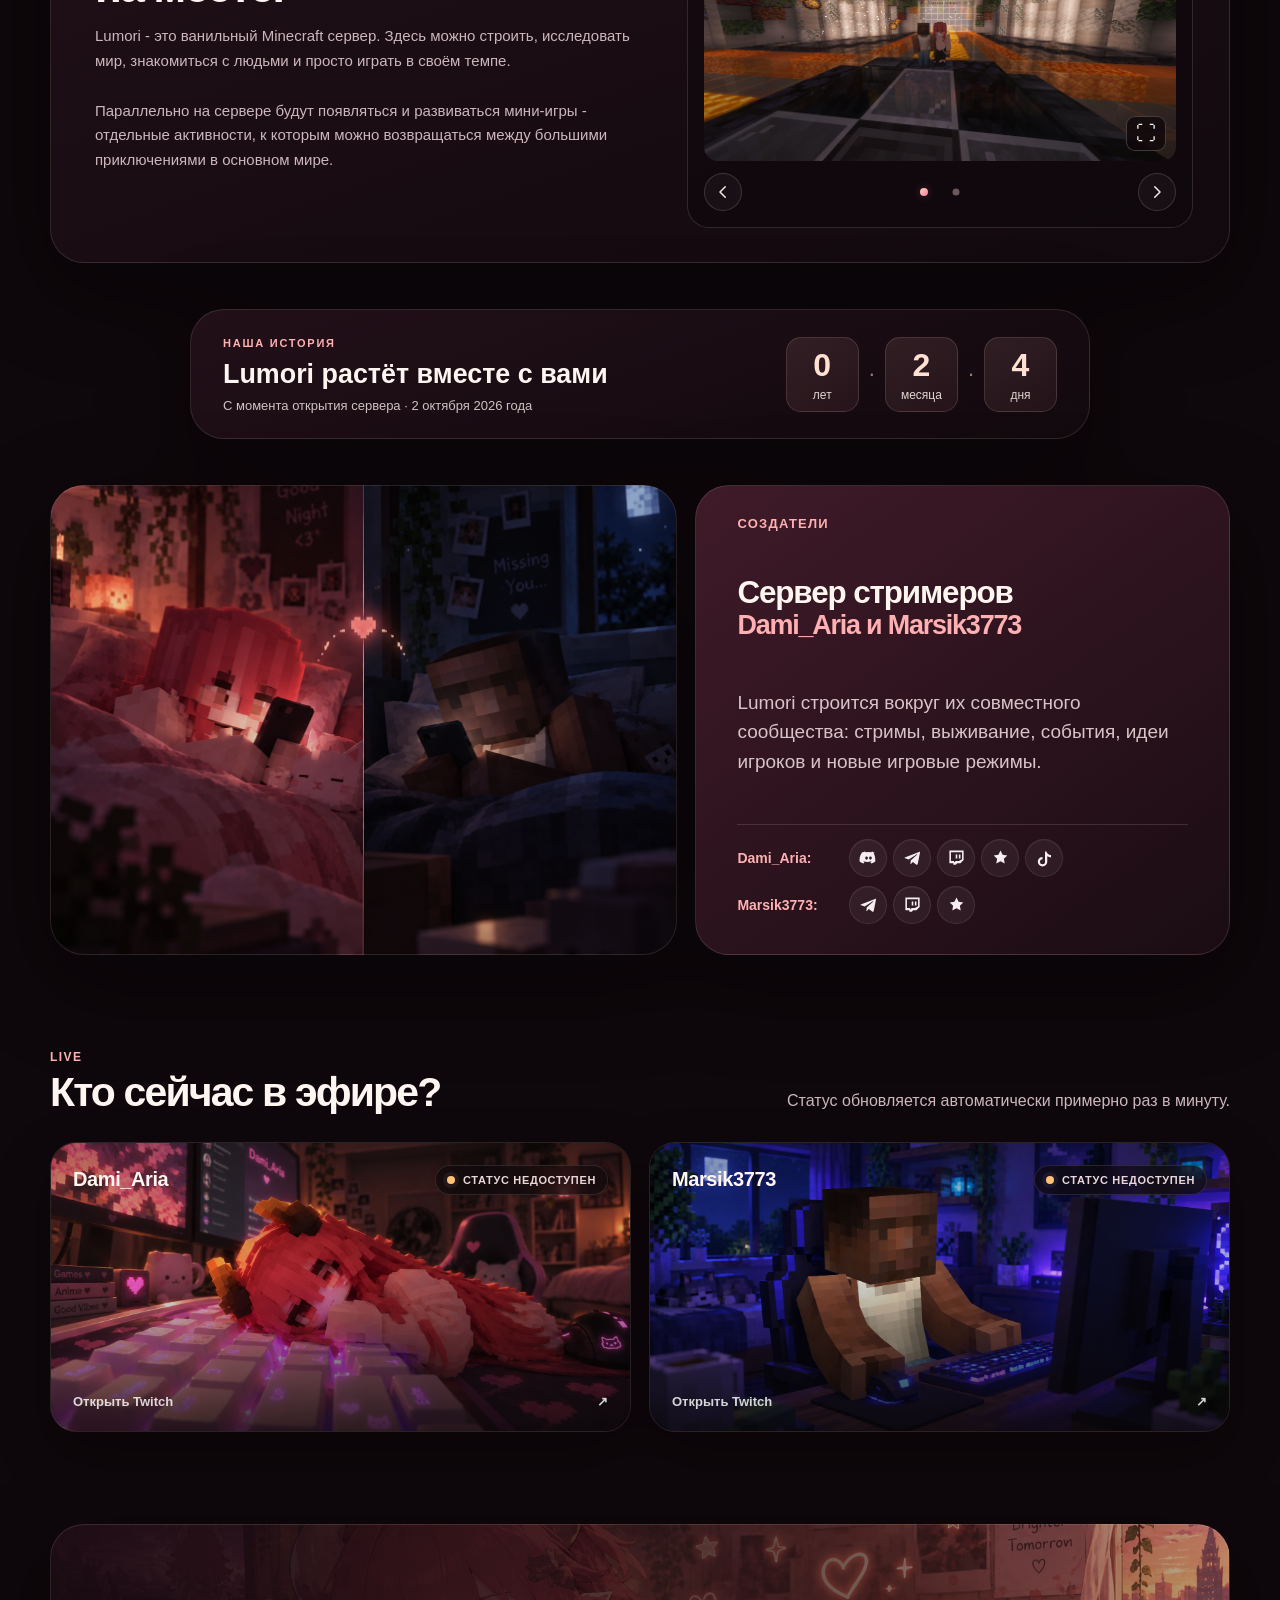
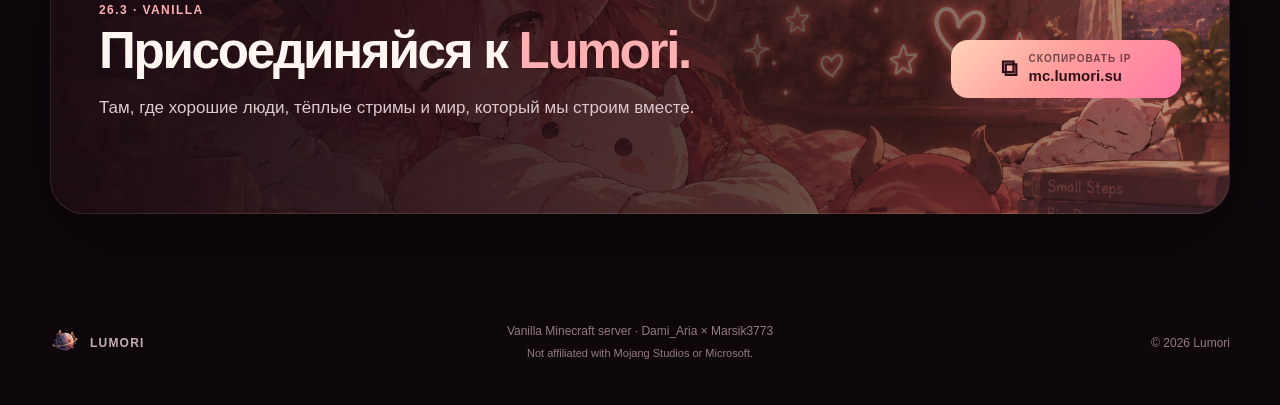
==== commit 74e93ada: "Add server guide and refine gallery navigation" ====
--- a/index.html
+++ b/index.html
@@ -10,7 +10,7 @@
 <link href="assets/site/lumori-planet.png" rel="icon"/>
 <link as="image" href="assets/site/lumori-hero.png" media="(min-width: 921px)" rel="preload"/>
 <link as="image" href="assets/site/mobile/lumori-hero.webp" media="(max-width: 920px)" rel="preload"/>
-<link href="styles.css?v=lumori-ui-2" rel="stylesheet"/>
+<link href="styles.css?v=lumori-guide-1" rel="stylesheet"/>
 </head>
 <body>
 <div aria-hidden="true" class="ambient-bg"></div>
@@ -44,7 +44,8 @@
 </a>
 <nav aria-label="Основная навигация" class="nav">
 <a data-feed="server" href="#server-feed">О сервере</a>
-<a data-feed="rules" href="#rules-feed"><span class="nav-label-full">Правила сервера</span><span class="nav-label-short">Правила</span></a>
+<a data-feed="guide" href="#guide">Возможности</a>
+<a data-feed="rules" href="#rules"><span class="nav-label-full">Правила сервера</span><span class="nav-label-short">Правила</span></a>
 <a data-link="shop" href="https://lumori.millida.trade/" rel="noopener noreferrer" target="_blank">Магазин</a>
 <a class="nav-map" href="http://map.lumori.su:40138" rel="noopener noreferrer" target="_blank">Онлайн-карта</a>
 </nav>
@@ -103,7 +104,7 @@
 <h2 id="about-title">Сервер, который не стоит на месте.</h2>
 <p>Lumori - это ванильный Minecraft сервер. Здесь можно строить, исследовать мир, знакомиться с людьми и просто играть в своём темпе.<br/><br/>Параллельно на сервере будут появляться и развиваться мини-игры - отдельные активности, к которым можно возвращаться между большими приключениями в основном мире.</p>
 </div>
-<div aria-label="Галерея скриншотов сервера" class="about-gallery"><div class="gallery-top"><span class="kicker">ГАЛЕРЕЯ</span><span aria-live="polite" class="gallery-counter">Загрузка...</span></div><div class="gallery-photo-wrap"><button aria-label="Открыть изображение на весь экран" class="gallery-open" title="Открыть на весь экран" type="button" disabled><img alt="" decoding="async" id="gallery-preview" loading="lazy"/><span aria-hidden="true" class="gallery-expand">⛶</span></button></div><div class="gallery-controls"><button aria-label="Предыдущий скриншот" class="gallery-arrow gallery-prev" type="button">←</button><div aria-label="Выбор изображения" class="gallery-dots"></div><button aria-label="Следующий скриншот" class="gallery-arrow gallery-next" type="button">→</button></div></div></div>
+<div aria-label="Галерея скриншотов сервера" class="about-gallery"><div class="gallery-top"><span class="kicker">ГАЛЕРЕЯ</span><span aria-live="polite" class="gallery-counter">Загрузка...</span></div><div class="gallery-photo-wrap"><button aria-label="Открыть изображение на весь экран" class="gallery-open" title="Открыть на весь экран" type="button" disabled><img alt="" decoding="async" id="gallery-preview" loading="lazy"/><span aria-hidden="true" class="gallery-expand">⛶</span></button></div><div class="gallery-controls"><button aria-label="Предыдущий скриншот" class="gallery-arrow gallery-prev" type="button"><svg aria-hidden="true" viewBox="0 0 24 24"><path d="M15 5 8 12 15 19"/></svg></button><div aria-label="Выбор изображения" class="gallery-dots"></div><button aria-label="Следующий скриншот" class="gallery-arrow gallery-next" type="button"><svg aria-hidden="true" viewBox="0 0 24 24"><path d="M9 5 16 12 9 19"/></svg></button></div></div></div>
 </section>
 <section class="server-age section-shell reveal" aria-labelledby="server-age-title">
   <div class="server-age-card">
@@ -208,6 +209,36 @@
 </section>
 </div>
 <div class="site-feed rules-feed" id="rules-feed" style="display:none;">
+<section aria-labelledby="guide-title" class="rules section-shell reveal" id="guide">
+<div class="section-heading"><div><span class="kicker">ГИД ПО LUMORI</span><h2 id="guide-title">Возможности сервера</h2><p>Как подготовиться к игре, открыть магазин и создать город.</p></div></div>
+<div class="rules-content guide-content">
+<h3 class="rule-item-title">Моды для игры</h3>
+<p class="rule-text">Для голосового общения установите Simple Voice Chat. Для просмотра экранов в игре установите Dream Displays. На страницах загрузки выберите сборки, подходящие вашей версии Minecraft и загрузчику модов.</p>
+<p class="guide-links"><a href="https://modrinth.com/mod/simple-voice-chat" target="_blank" rel="noopener noreferrer">Скачать Simple Voice Chat ↗</a><a href="https://modrinth.com/mod/dreamdisplays" target="_blank" rel="noopener noreferrer">Скачать Dream Displays ↗</a></p>
+<h3 class="rule-item-title">Свои магазины</h3>
+<p class="rule-text">Магазином может стать пустой одиночный сундук, бочка или шалкеровый ящик. Введите <code>/shop create &lt;название&gt;</code> и в течение минуты нажмите ПКМ на контейнер. Чтобы выставить пачку, возьмите её в основную руку и назначьте цену всей пачки командой <code>/shop price &lt;число&gt;</code>. Затем откройте свой магазин и перенесите пачку в пустой слот или добавьте её через Shift-клик. Предмет без назначенной цены магазин не примет.</p>
+<p class="rule-text">Минимальные цены смотрите через <code>/shop prices</code>. Через <code>/shop seller</code> доступны свои магазины и дополнительные места; <code>/shop address &lt;адрес&gt;</code> задаёт адрес магазина, на который вы смотрите, а <code>/shop withdraw</code> или Shift + ПКМ забирает выручку. Покупатель открывает магазин и покупает целую пачку кликом; Shift-клик отправляет покупку в инвентарь.</p>
+<p class="rule-text">По правилам Lumori обычному игроку доступны 3 бесплатных магазина и не более 10 всего. С Plus — 10 бесплатных и не более 50. Дополнительные магазины приобретаются за АРы; первый стоит 192 АР, каждый следующий на 64 АР дороже. Магазин должен быть доступен покупателям и не может стоять на чужой территории без разрешения. Продажа ниже минимальных цен и торговля за реальные деньги запрещены — подробности в разделе 5 правил.</p>
+<h3 class="rule-item-title">Города</h3>
+<p class="rule-text">Создать город может любой игрок: <code>/town create &lt;название&gt;</code>. Название должно содержать 3–24 символа. Чтобы зарегистрировать город и получить тег из 1–4 букв, соберите не менее 10 жителей вместе с мэром и введите <code>/town register &lt;тег&gt;</code>. Сейчас регистрация выполняется автоматически. Лимит жителей и заместителей не установлен.</p>
+<p class="rule-text">Для вступления мэр или заместитель отправляет <code>/town invite &lt;игрок&gt;</code>. Игрок должен быть онлайн на Survival; приглашение действует 5 минут. Для игроков доступны <code>/town list</code>, <code>/town info</code>, <code>/town invites</code>, <code>/town accept</code>, <code>/town deny</code> и <code>/town leave</code>. Сообщение, начинающееся с <code>?</code>, отправляется в городской чат.</p>
+<p class="rule-text">Мэр и руководство управляют городом через <code>/town kick</code>, <code>/town promote</code>, <code>/town demote</code>, <code>/town description</code>, <code>/town rename</code>, <code>/town flag</code>, <code>/town transfer</code> и <code>/town delete</code>. Полную справку покажет <code>/town help</code>. У города должны быть собственные правила в книге, доступной жителям; они не могут противоречить правилам Lumori.</p>
+<p class="rule-text">Города могут заключать унии по письменному соглашению глав. Войны возможны только по добровольному согласию сторон и после одобрения администрации. После выхода из города у жителя есть 3 календарных дня, чтобы забрать личные вещи и выселиться.</p>
+<h3 class="rule-item-title">Подписка Plus</h3>
+<p class="rule-text">Plus позволяет менять размер персонажа (<code>/size</code>), цвет ника (<code>/color</code>), сообщения входа и выхода (<code>/enter</code>, <code>/exit</code>), писать цветным текстом и использовать теги <code>item</code>, <code>online</code>, <code>random</code>, <code>cords</code>, <code>exp</code>, <code>ping</code> и <code>Plus</code>. Также доступны перенос игроков, мгновенный вход в портал Незера и использование блоков прямо из инвентаря.</p>
+<p class="rule-text">На Survival можно настроить дальность до 16 чанков командой <code>/chunks</code>. При бездействии игрока с Plus не отправляет в Lobby, но время игры за AFK не начисляется. При первой выдаче Plus лимит товаров Stallora увеличивается на 7. В <code>/plus menu</code> можно отключать отдельные возможности и управлять меткой на онлайн-карте; Vanish скрывает её всегда. <code>/plus</code> показывает срок подписки и ссылку на магазин, <code>/plus help</code> — подсказку.</p>
+<p class="rule-text">По правилам Plus даёт 10 бесплатных магазинов с общим пределом 50 и один дополнительный аккаунт с суффиксом <code>_tw</code>. Подписка должна быть активна на обоих аккаунтах. Условия покупки — в <a href="https://lumori.millida.trade/" target="_blank" rel="noopener noreferrer">официальном магазине</a>.</p>
+<h3 class="rule-item-title">Эмодзи и кейсы</h3>
+<p class="rule-text">У каждого игрока по умолчанию есть эмодзи ●. Команда <code>/emoji</code> показывает коллекцию, <code>/emoji cases</code> — ключи, а <code>/emoji set &lt;символ&gt;</code> выбирает доступный эмодзи. Кейсы открываются у специальных сундуков в Lobby. Бесплатный ключ можно получить за голоса на сайтах, список которых показывает меню кейсов.</p>
+<p class="rule-text">Золотой кейс: 🌼 🌷 🏶 🍁 🌰 🍒 🍕 🍢 🍭 🧀. Алмазный: ♪ ♫ ☀ ☁ ☄ ★ 🌊 🌧 ☽. Незеритовый: ⛏ 🪓 🪏 ⚒ ⚓ ⚔ 🎣 🗡 🔱 ✂ 🛡 🛠 ⚗.</p>
+<h3 class="rule-item-title">Перепривязка аккаунта</h3>
+<p class="rule-text"><strong>Смена Minecraft-ника:</strong> зайдите под новым свободным ником, получите шестизначный код и отправьте его в Discord-канал <code>#отправь-код-сюда</code> со своего уже привязанного Discord-аккаунта. Старый ник должен быть офлайн. Привязка и игровые данные переносятся на новый ник; между такими сменами действует пауза 7 дней.</p>
+<p class="rule-text"><strong>Смена Discord:</strong> после подтверждённого входа в Lobby введите <code>/lumoriauth discord</code>. Отправьте показанный восьмизначный код в тот же канал уже с нового Discord-аккаунта. После смены войдите в Minecraft заново и подтвердите вход через новый Discord.</p>
+<h3 class="rule-item-title">Блок света</h3>
+<p class="rule-text">Подготовлен рецепт одного блока света: в верхнем ряду пыль светокамня посередине, в нижнем — кварц, факел, кварц. Наличие этого рецепта на работающем сервере пока не подтверждено; если крафт не срабатывает, сообщите администрации.</p>
+<p class="guide-links"><a href="https://discord.gg/dc2WhRhd3e" target="_blank" rel="noopener noreferrer">Задать вопрос в Discord ↗</a><a href="#rules" data-feed="rules">Читать правила сервера →</a></p>
+</div>
+</section>
 <section aria-labelledby="rules-title" class="rules section-shell reveal" id="rules">
 <div class="section-heading">
 <div>
@@ -456,7 +487,7 @@
 <p class="rule-text">Валюта сервера — АР. 1 АР = 1 блок алмазной руды, добытый киркой с зачарованием «Шёлковое касание».</p>
 <hr/>
 <h3 class="rule-item-title">5.2. Система магазинов</h3>
-<p class="rule-text">На Lumori можно превратить сундук, бочку или шалкеровый ящик в автоматический магазин. Для создания магазина введите команду <code>/shop create</code>, затем нажмите правой кнопкой мыши на выбранный контейнер. После создания магазина владелец добавляет товары и устанавливает цены не ниже минимальных.</p>
+<p class="rule-text">На Lumori можно превратить сундук, бочку или шалкеровый ящик в автоматический магазин. Для создания магазина введите команду <code>/shop create &lt;название&gt;</code>, затем нажмите правой кнопкой мыши на выбранный контейнер. Цену пачки в основной руке задают командой <code>/shop price &lt;число&gt;</code>, после чего товар помещают в магазин. Цены не должны быть ниже минимальных.</p>
 <hr/>
 <h3 class="rule-item-title">5.3. Каталог товаров</h3>
 <p class="rule-text">Все товары из зарегистрированных магазинов отображаются в общем каталоге, доступном по команде <code>/shop</code>. В каталоге можно посмотреть ассортимент, цены, координаты магазина и описание маршрута. Купить товар через каталог нельзя: покупатель должен лично добраться до магазина и приобрести товар через его контейнер.</p>
@@ -479,11 +510,11 @@
 <p class="rule-text">При наказании за неправильное использование магазинов доступный игроку лимит уменьшается независимо от его статуса. Покупка дополнительных магазинов и подписка Plus не отменяют наложенное ограничение. При полном запрете на создание магазинов игрок теряет право пользоваться системой магазинов до снятия ограничения администрацией.</p>
 <hr/>
 <h3 class="rule-item-title">5.9. Минимальные цены</h3>
-<p class="rule-text">На сервере действуют минимальные цены на товары. Посмотреть их можно командой <code>/price</code>. Продавать товары ниже установленной минимальной стоимости запрещено.</p>
+<p class="rule-text">На сервере действуют минимальные цены на товары. Посмотреть их можно командой <code>/shop prices</code>. Продавать товары ниже установленной минимальной стоимости запрещено.</p>
 <p class="rule-text"><strong>Наказание:</strong> Предупреждение, отмена сделки и изъятие незаконной выгоды. При повторении — временный бан.</p>
 <hr/>
 <h3 class="rule-item-title">5.10. Обход минимальных цен</h3>
-<p class="rule-text">Запрещено обходить <code>/price</code> через фиктивные сделки, скрытые обмены, возврат части оплаты и подарки, являющиеся частью торговой сделки. Обычные добровольные подарки разрешены.</p>
+<p class="rule-text">Запрещено обходить минимальные цены через фиктивные сделки, скрытые обмены, возврат части оплаты и подарки, являющиеся частью торговой сделки. Обычные добровольные подарки разрешены.</p>
 <p class="rule-text"><strong>Наказание:</strong> Изъятие незаконной выгоды и бан до 30 дней.</p>
 <hr/>
 <h3 class="rule-item-title">5.11. Продажа ниже минимальной цены</h3>
@@ -519,7 +550,7 @@
 <h2 class="rules-main-title">6. Города</h2>
 <hr/>
 <h3 class="rule-item-title">6.1. Создание города</h3>
-<p class="rule-text">Для официальной регистрации города необходимо создать тикет в разделе «Поддержка» Discord-сервера Lumori.</p>
+<p class="rule-text">Любой игрок может создать город командой <code>/town create &lt;название&gt;</code>. Для регистрации города и получения тега необходимо не менее 10 участников вместе с мэром. После достижения этого числа мэр вводит <code>/town register &lt;тег&gt;</code>; сейчас город регистрируется автоматически.</p>
 <p class="rule-text"><strong>Наказание:</strong> За выдачу неофициального объединения за зарегистрированный город с целью обмана — предупреждение или временный бан.</p>
 <hr/>
 <h3 class="rule-item-title">6.2. Правила города</h3>
@@ -611,7 +642,7 @@
 <span>© <span id="year"></span> Lumori</span>
 </footer>
 <div aria-live="polite" class="toast" id="toast" role="status"></div>
-<div aria-label="Галерея Lumori" aria-modal="true" class="gallery-lightbox" hidden="" id="gallery-lightbox" role="dialog"><div class="lightbox-header"><span>Галерея Lumori</span><span aria-live="polite" class="lightbox-counter"></span><button aria-label="Закрыть галерею" class="lightbox-close" type="button">✕</button></div><button aria-label="Предыдущее изображение" class="lightbox-arrow lightbox-prev" type="button">←</button><img alt="" id="lightbox-image"/><button aria-label="Следующее изображение" class="lightbox-arrow lightbox-next" type="button">→</button></div><script src="config.js"></script>
-<script src="script.js?v=lumori-ui-2"></script>
+<div aria-label="Галерея Lumori" aria-modal="true" class="gallery-lightbox" hidden="" id="gallery-lightbox" role="dialog"><div class="lightbox-header"><span>Галерея Lumori</span><span aria-live="polite" class="lightbox-counter"></span><button aria-label="Закрыть галерею" class="lightbox-close" type="button">✕</button></div><button aria-label="Предыдущее изображение" class="lightbox-arrow lightbox-prev" type="button"><svg aria-hidden="true" viewBox="0 0 24 24"><path d="M15 5 8 12 15 19"/></svg></button><img alt="" id="lightbox-image"/><button aria-label="Следующее изображение" class="lightbox-arrow lightbox-next" type="button"><svg aria-hidden="true" viewBox="0 0 24 24"><path d="M9 5 16 12 9 19"/></svg></button></div><script src="config.js"></script>
+<script src="script.js?v=lumori-guide-1"></script>
 </body>
 </html>
--- a/styles.css
+++ b/styles.css
@@ -1135,11 +1135,11 @@
 }
 .gallery-dots .gallery-dot.active::after { opacity: 0; }
 .gallery-dots .gallery-active-indicator {
-  position: absolute; top: 50%; left: 0; width: 24px; height: 9px;
-  margin-top: -4.5px; border-radius: 99px; pointer-events: none;
+  position: absolute; top: 50%; left: 0; width: 8px; height: 8px;
+  margin-top: -4px; border-radius: 50%; pointer-events: none;
   background: linear-gradient(135deg,#ffd2b7,#ff79a7);
   box-shadow: 0 0 10px rgba(255,130,170,.28);
-  will-change: transform;
+  will-change: left, width;
 }
 
 /* Compact navigation and static decoration for touch-sized screens. */
@@ -1260,25 +1260,23 @@
   color: #f7e7e5;
   background: rgba(255, 255, 255, .035);
   box-shadow: none;
-  font-size: 0;
-  line-height: 0;
+  line-height: 1;
   transition: background .2s ease, border-color .2s ease, color .2s ease;
 }
 .gallery-arrow { width: 38px; height: 38px; }
 .lightbox-arrow { width: 44px; height: 44px; }
-.gallery-arrow::before,
-.lightbox-arrow::before {
-  content: "";
+.gallery-arrow svg,
+.lightbox-arrow svg {
   display: block;
-  width: 8px;
-  height: 8px;
-  border-top: 2px solid currentColor;
-  border-right: 2px solid currentColor;
-}
-.gallery-prev::before,
-.lightbox-prev::before { transform: translateX(2px) rotate(-135deg); }
-.gallery-next::before,
-.lightbox-next::before { transform: translateX(-2px) rotate(45deg); }
+  width: 18px;
+  height: 18px;
+  margin: auto;
+  fill: none;
+  stroke: currentColor;
+  stroke-width: 2;
+  stroke-linecap: round;
+  stroke-linejoin: round;
+}
 .gallery-arrow:hover,
 .lightbox-arrow:hover {
   color: #fff;
@@ -1295,3 +1293,24 @@
   outline: 2px solid #ffbfae;
   outline-offset: 3px;
 }
+
+.guide-content .rule-item-title:first-child { margin-top: 0; }
+.guide-content code { color: #ffe0d2; }
+.guide-content a { color: #ffd2c7; text-decoration: underline; text-underline-offset: 3px; }
+.guide-links { display: flex; flex-wrap: wrap; gap: 10px; margin: 18px 0 28px; }
+.guide-links a {
+  display: inline-flex;
+  align-items: center;
+  min-height: 42px;
+  padding: 10px 14px;
+  border: 1px solid var(--line);
+  border-radius: 12px;
+  background: rgba(255, 255, 255, .04);
+  font-size: 13px;
+  font-weight: 700;
+  text-decoration: none;
+}
+.guide-links a:hover { background: rgba(255, 194, 182, .1); }
+@media (max-width: 920px) {
+  .topbar .nav .nav-map { grid-column: 1 / -1; }
+}
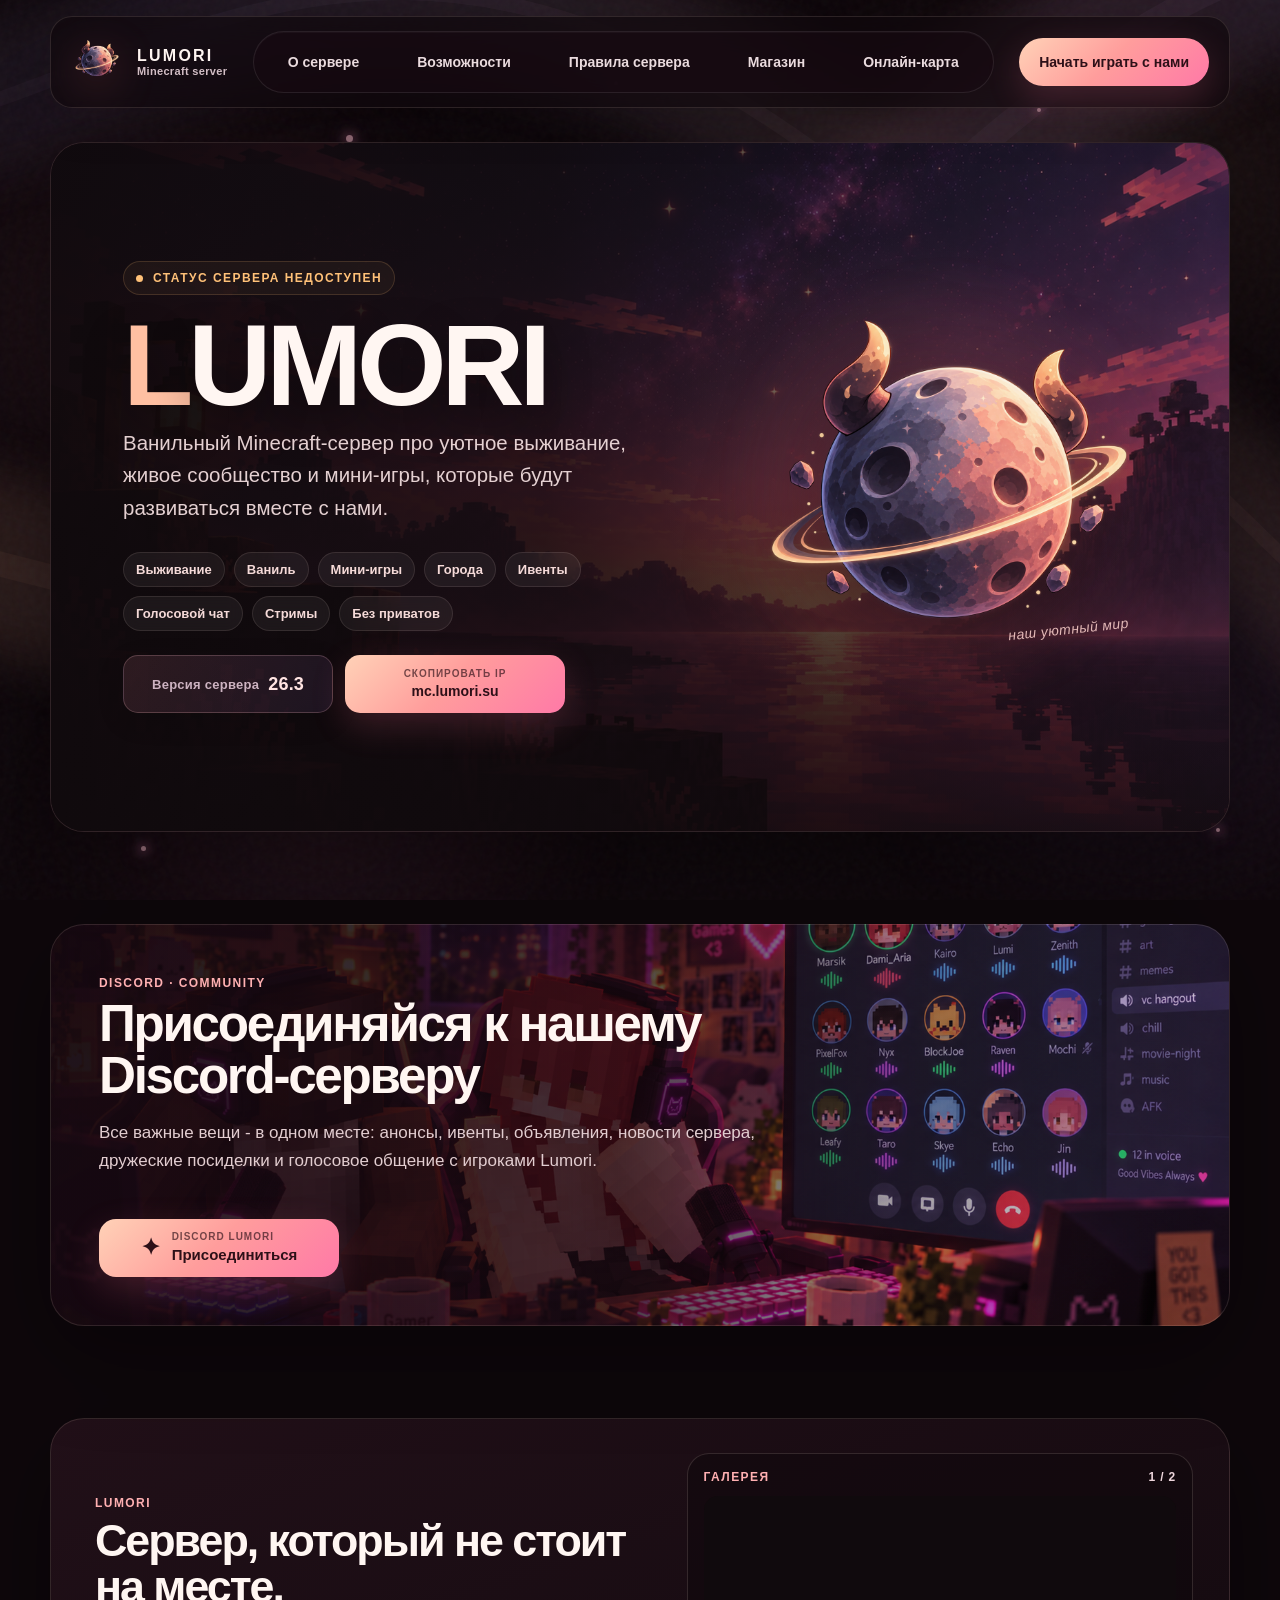
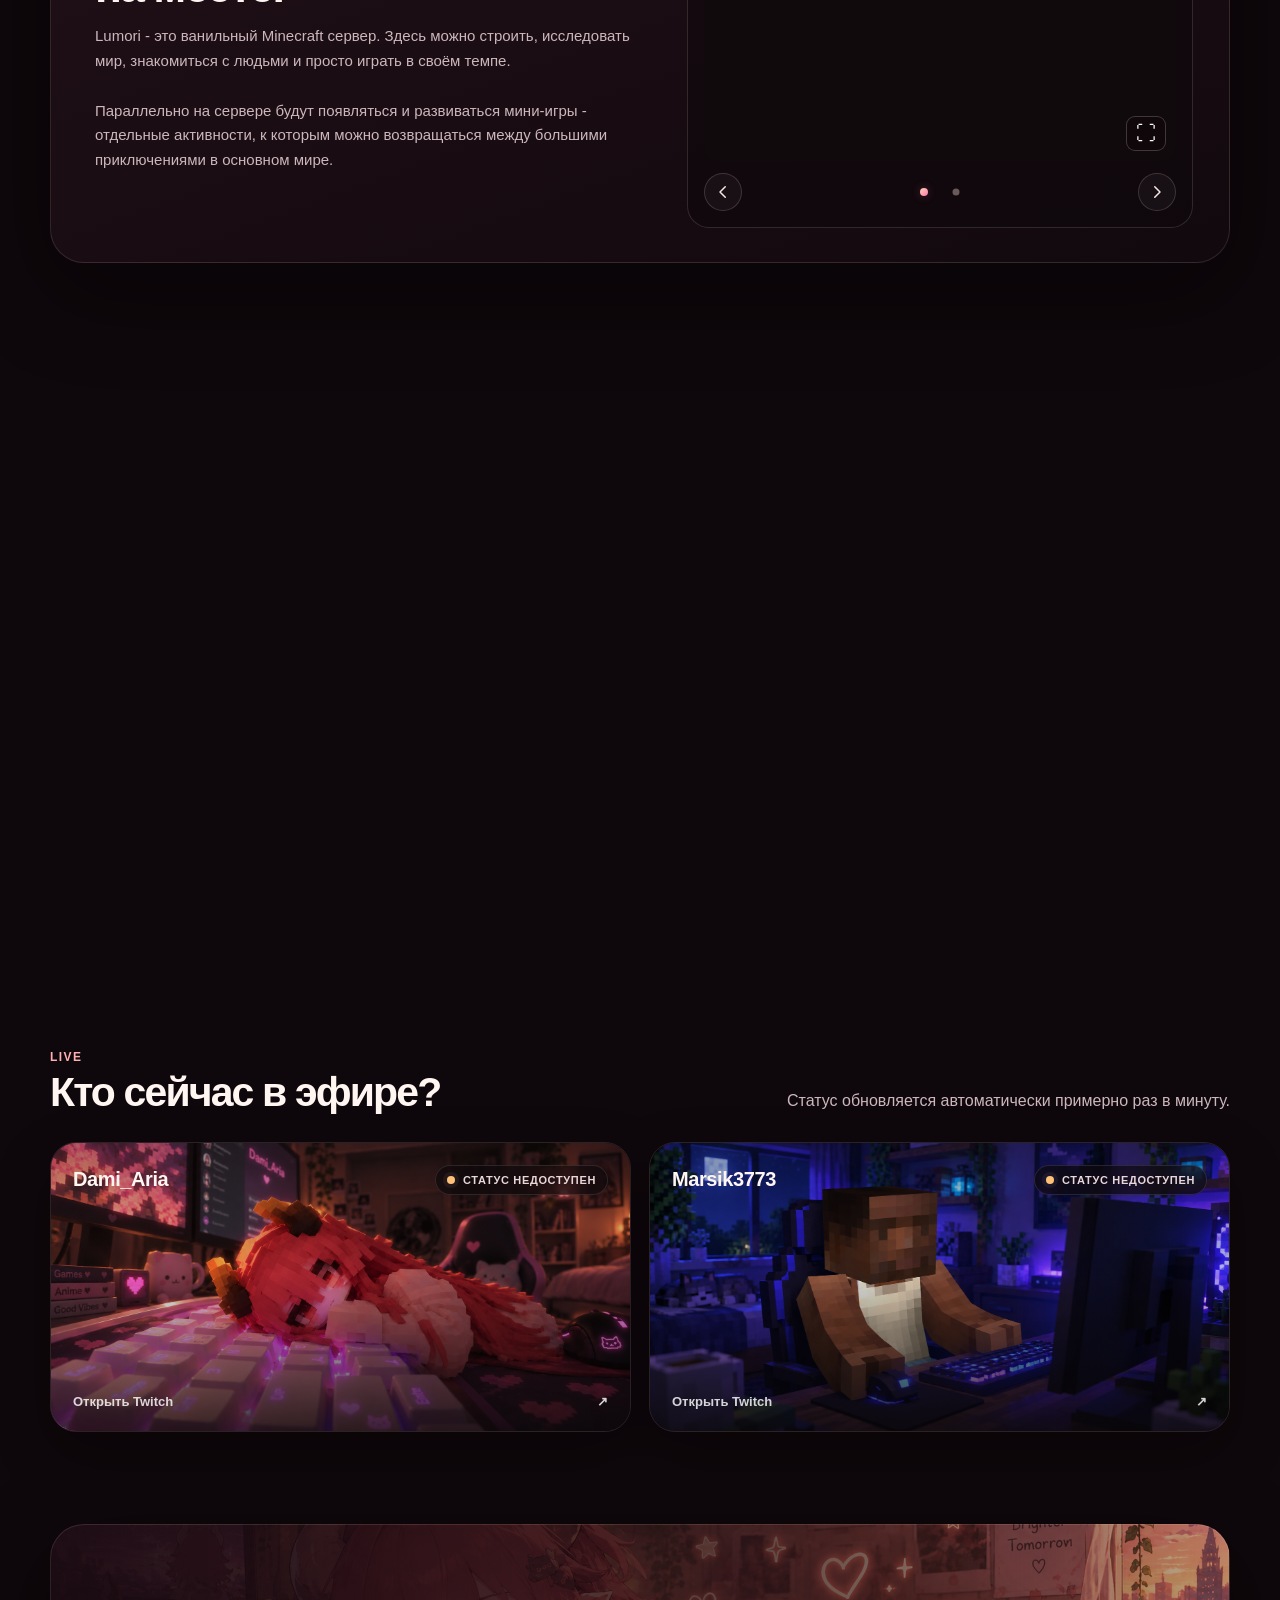
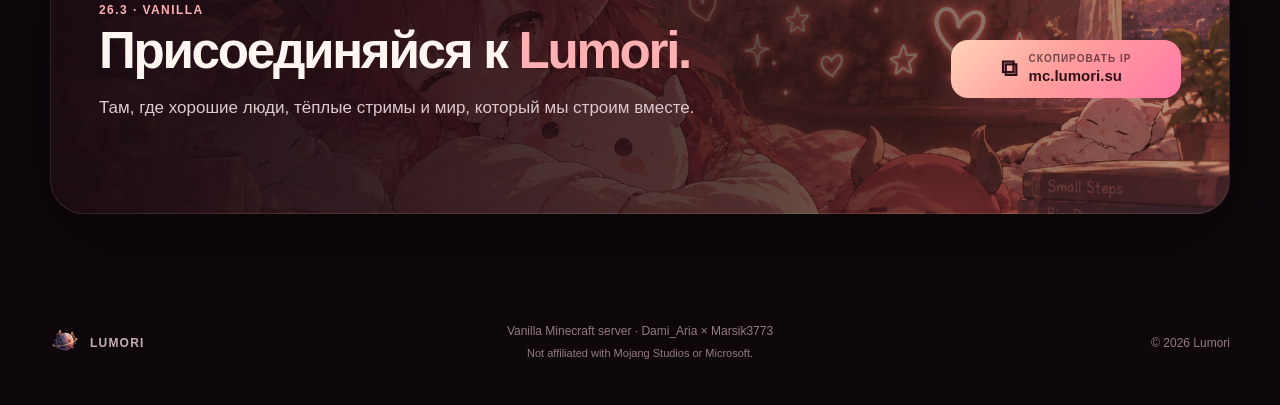
==== commit e691c598: "Fix documentation sidebar and guide rendering" ====
--- a/index.html
+++ b/index.html
@@ -10,7 +10,7 @@
 <link href="assets/site/lumori-planet.png" rel="icon"/>
 <link as="image" href="assets/site/lumori-hero.png" media="(min-width: 921px)" rel="preload"/>
 <link as="image" href="assets/site/mobile/lumori-hero.webp" media="(max-width: 920px)" rel="preload"/>
-<link href="styles.css?v=lumori-guide-1" rel="stylesheet"/>
+<link href="styles.css?v=lumori-docs-2" rel="stylesheet"/>
 </head>
 <body>
 <div aria-hidden="true" class="ambient-bg"></div>
@@ -209,37 +209,59 @@
 </section>
 </div>
 <div class="site-feed rules-feed" id="rules-feed" style="display:none;">
-<section aria-labelledby="guide-title" class="rules section-shell reveal" id="guide">
+<div class="docs-shell section-shell" id="guide">
+<aside aria-label="Разделы справочника" class="docs-sidebar">
+<div class="docs-sidebar-title">СПРАВОЧНИК LUMORI</div>
+<div class="docs-sidebar-group"><strong>Возможности</strong>
+<a data-feed="guide" href="#guide-mods">Моды для игры</a>
+<a data-feed="guide" href="#guide-shops">Магазины</a>
+<a data-feed="guide" href="#guide-towns">Города</a>
+<a data-feed="guide" href="#guide-plus">Подписка Plus</a>
+<a data-feed="guide" href="#guide-emoji">Эмодзи и кейсы</a>
+<a data-feed="guide" href="#guide-account">Аккаунт</a>
+<a data-feed="guide" href="#guide-light">Блок света</a></div>
+<div class="docs-sidebar-group"><strong>Правила</strong>
+<a data-feed="rules" href="#rules-1">Общие положения</a>
+<a data-feed="rules" href="#rules-2">Чат и общение</a>
+<a data-feed="rules" href="#rules-3">Игровой процесс</a>
+<a data-feed="rules" href="#rules-4">Территории</a>
+<a data-feed="rules" href="#rules-5">Торговля</a>
+<a data-feed="rules" href="#rules-6">Города</a>
+<a data-feed="rules" href="#rules-7">Аккаунты</a>
+<a data-feed="rules" href="#rules-extra">Дополнительно</a></div>
+</aside>
+<div class="docs-main">
+<section aria-labelledby="guide-title" class="rules reveal" id="guide-article">
 <div class="section-heading"><div><span class="kicker">ГИД ПО LUMORI</span><h2 id="guide-title">Возможности сервера</h2><p>Как подготовиться к игре, открыть магазин и создать город.</p></div></div>
 <div class="rules-content guide-content">
-<h3 class="rule-item-title">Моды для игры</h3>
+<h3 class="rule-item-title" id="guide-mods">Моды для игры</h3>
 <p class="rule-text">Для голосового общения установите Simple Voice Chat. Для просмотра экранов в игре установите Dream Displays. На страницах загрузки выберите сборки, подходящие вашей версии Minecraft и загрузчику модов.</p>
 <p class="guide-links"><a href="https://modrinth.com/mod/simple-voice-chat" target="_blank" rel="noopener noreferrer">Скачать Simple Voice Chat ↗</a><a href="https://modrinth.com/mod/dreamdisplays" target="_blank" rel="noopener noreferrer">Скачать Dream Displays ↗</a></p>
-<h3 class="rule-item-title">Свои магазины</h3>
+<h3 class="rule-item-title" id="guide-shops">Свои магазины</h3>
 <p class="rule-text">Магазином может стать пустой одиночный сундук, бочка или шалкеровый ящик. Введите <code>/shop create &lt;название&gt;</code> и в течение минуты нажмите ПКМ на контейнер. Чтобы выставить пачку, возьмите её в основную руку и назначьте цену всей пачки командой <code>/shop price &lt;число&gt;</code>. Затем откройте свой магазин и перенесите пачку в пустой слот или добавьте её через Shift-клик. Предмет без назначенной цены магазин не примет.</p>
 <p class="rule-text">Минимальные цены смотрите через <code>/shop prices</code>. Через <code>/shop seller</code> доступны свои магазины и дополнительные места; <code>/shop address &lt;адрес&gt;</code> задаёт адрес магазина, на который вы смотрите, а <code>/shop withdraw</code> или Shift + ПКМ забирает выручку. Покупатель открывает магазин и покупает целую пачку кликом; Shift-клик отправляет покупку в инвентарь.</p>
 <p class="rule-text">По правилам Lumori обычному игроку доступны 3 бесплатных магазина и не более 10 всего. С Plus — 10 бесплатных и не более 50. Дополнительные магазины приобретаются за АРы; первый стоит 192 АР, каждый следующий на 64 АР дороже. Магазин должен быть доступен покупателям и не может стоять на чужой территории без разрешения. Продажа ниже минимальных цен и торговля за реальные деньги запрещены — подробности в разделе 5 правил.</p>
-<h3 class="rule-item-title">Города</h3>
+<h3 class="rule-item-title" id="guide-towns">Города</h3>
 <p class="rule-text">Создать город может любой игрок: <code>/town create &lt;название&gt;</code>. Название должно содержать 3–24 символа. Чтобы зарегистрировать город и получить тег из 1–4 букв, соберите не менее 10 жителей вместе с мэром и введите <code>/town register &lt;тег&gt;</code>. Сейчас регистрация выполняется автоматически. Лимит жителей и заместителей не установлен.</p>
 <p class="rule-text">Для вступления мэр или заместитель отправляет <code>/town invite &lt;игрок&gt;</code>. Игрок должен быть онлайн на Survival; приглашение действует 5 минут. Для игроков доступны <code>/town list</code>, <code>/town info</code>, <code>/town invites</code>, <code>/town accept</code>, <code>/town deny</code> и <code>/town leave</code>. Сообщение, начинающееся с <code>?</code>, отправляется в городской чат.</p>
 <p class="rule-text">Мэр и руководство управляют городом через <code>/town kick</code>, <code>/town promote</code>, <code>/town demote</code>, <code>/town description</code>, <code>/town rename</code>, <code>/town flag</code>, <code>/town transfer</code> и <code>/town delete</code>. Полную справку покажет <code>/town help</code>. У города должны быть собственные правила в книге, доступной жителям; они не могут противоречить правилам Lumori.</p>
 <p class="rule-text">Города могут заключать унии по письменному соглашению глав. Войны возможны только по добровольному согласию сторон и после одобрения администрации. После выхода из города у жителя есть 3 календарных дня, чтобы забрать личные вещи и выселиться.</p>
-<h3 class="rule-item-title">Подписка Plus</h3>
+<h3 class="rule-item-title" id="guide-plus">Подписка Plus</h3>
 <p class="rule-text">Plus позволяет менять размер персонажа (<code>/size</code>), цвет ника (<code>/color</code>), сообщения входа и выхода (<code>/enter</code>, <code>/exit</code>), писать цветным текстом и использовать теги <code>item</code>, <code>online</code>, <code>random</code>, <code>cords</code>, <code>exp</code>, <code>ping</code> и <code>Plus</code>. Также доступны перенос игроков, мгновенный вход в портал Незера и использование блоков прямо из инвентаря.</p>
 <p class="rule-text">На Survival можно настроить дальность до 16 чанков командой <code>/chunks</code>. При бездействии игрока с Plus не отправляет в Lobby, но время игры за AFK не начисляется. При первой выдаче Plus лимит товаров Stallora увеличивается на 7. В <code>/plus menu</code> можно отключать отдельные возможности и управлять меткой на онлайн-карте; Vanish скрывает её всегда. <code>/plus</code> показывает срок подписки и ссылку на магазин, <code>/plus help</code> — подсказку.</p>
 <p class="rule-text">По правилам Plus даёт 10 бесплатных магазинов с общим пределом 50 и один дополнительный аккаунт с суффиксом <code>_tw</code>. Подписка должна быть активна на обоих аккаунтах. Условия покупки — в <a href="https://lumori.millida.trade/" target="_blank" rel="noopener noreferrer">официальном магазине</a>.</p>
-<h3 class="rule-item-title">Эмодзи и кейсы</h3>
+<h3 class="rule-item-title" id="guide-emoji">Эмодзи и кейсы</h3>
 <p class="rule-text">У каждого игрока по умолчанию есть эмодзи ●. Команда <code>/emoji</code> показывает коллекцию, <code>/emoji cases</code> — ключи, а <code>/emoji set &lt;символ&gt;</code> выбирает доступный эмодзи. Кейсы открываются у специальных сундуков в Lobby. Бесплатный ключ можно получить за голоса на сайтах, список которых показывает меню кейсов.</p>
 <p class="rule-text">Золотой кейс: 🌼 🌷 🏶 🍁 🌰 🍒 🍕 🍢 🍭 🧀. Алмазный: ♪ ♫ ☀ ☁ ☄ ★ 🌊 🌧 ☽. Незеритовый: ⛏ 🪓 🪏 ⚒ ⚓ ⚔ 🎣 🗡 🔱 ✂ 🛡 🛠 ⚗.</p>
-<h3 class="rule-item-title">Перепривязка аккаунта</h3>
+<h3 class="rule-item-title" id="guide-account">Перепривязка аккаунта</h3>
 <p class="rule-text"><strong>Смена Minecraft-ника:</strong> зайдите под новым свободным ником, получите шестизначный код и отправьте его в Discord-канал <code>#отправь-код-сюда</code> со своего уже привязанного Discord-аккаунта. Старый ник должен быть офлайн. Привязка и игровые данные переносятся на новый ник; между такими сменами действует пауза 7 дней.</p>
 <p class="rule-text"><strong>Смена Discord:</strong> после подтверждённого входа в Lobby введите <code>/lumoriauth discord</code>. Отправьте показанный восьмизначный код в тот же канал уже с нового Discord-аккаунта. После смены войдите в Minecraft заново и подтвердите вход через новый Discord.</p>
-<h3 class="rule-item-title">Блок света</h3>
+<h3 class="rule-item-title" id="guide-light">Блок света</h3>
 <p class="rule-text">Подготовлен рецепт одного блока света: в верхнем ряду пыль светокамня посередине, в нижнем — кварц, факел, кварц. Наличие этого рецепта на работающем сервере пока не подтверждено; если крафт не срабатывает, сообщите администрации.</p>
 <p class="guide-links"><a href="https://discord.gg/dc2WhRhd3e" target="_blank" rel="noopener noreferrer">Задать вопрос в Discord ↗</a><a href="#rules" data-feed="rules">Читать правила сервера →</a></p>
 </div>
 </section>
-<section aria-labelledby="rules-title" class="rules section-shell reveal" id="rules">
+<section aria-labelledby="rules-title" class="rules reveal" id="rules">
 <div class="section-heading">
 <div>
 <h2 id="rules-title">Свод правил</h2>
@@ -251,10 +273,10 @@
 </a>
 </div>
 </div>
-<div class="rules-content">
+<div class="rules-content" id="rules-content">
 <!-- RULES:START -->
 <p class="rule-text">Добро пожаловать в Lumori! Здесь можно строить, исследовать мир, торговать, создавать города и проводить время с другими игроками. Чтобы всем было комфортно, просим соблюдать следующие правила.</p>
-<h2 class="rules-main-title">1. Общие положения</h2>
+<h2 id="rules-1" class="rules-main-title">1. Общие положения</h2>
 <hr/>
 <h3 class="rule-item-title">1.1. Согласие</h3>
 <p class="rule-text">Незнание правил не освобождает от ответственности. Начиная игру на сервере, вы подтверждаете, что ознакомились с действующими правилами Lumori и соглашаетесь их соблюдать.</p>
@@ -298,7 +320,7 @@
 <p class="rule-text">Ресурсы также могут быть возвращены, если их потеря стала следствием нарушения правил другим игроком, например гриферства или кражи.</p>
 <p class="rule-text">Возврат производится при наличии достаточных доказательств и по решению администрации. Предметы, потерянные по вине самого игрока или в ходе обычного игрового процесса, возврату не подлежат.</p>
 <p class="rule-text"><strong>Наказание:</strong> Не предусмотрено.</p>
-<h2 class="rules-main-title">2. Чат и общение</h2>
+<h2 id="rules-2" class="rules-main-title">2. Чат и общение</h2>
 <p class="rule-text">Требования этого раздела действуют в игровом чате, Simple Voice Chat, Discord Lumori, личных сообщениях, книгах, на табличках, в названиях предметов и существ, а также при использовании других способов общения.</p>
 <hr/>
 <h3 class="rule-item-title">2.1. Спам и флуд</h3>
@@ -361,7 +383,7 @@
 <h3 class="rule-item-title">2.15. Ложная информация</h3>
 <p class="rule-text">Запрещено намеренно распространять ложную информацию о сервере и его участниках.</p>
 <p class="rule-text"><strong>Наказание:</strong> Предупреждение, мут или временный бан в зависимости от ситуации — по решению администрации.</p>
-<h2 class="rules-main-title">3. Игровой процесс</h2>
+<h2 id="rules-3" class="rules-main-title">3. Игровой процесс</h2>
 <hr/>
 <h3 class="rule-item-title">3.1. Читы</h3>
 <p class="rule-text">Запрещены любые читы, программы и функции, предоставляющие нечестное игровое преимущество.</p>
@@ -431,7 +453,7 @@
 <h3 class="rule-item-title">3.16. Мошенничество, шантаж и вымогательство</h3>
 <p class="rule-text">Запрещены мошенничество, обман с целью получения выгоды, шантаж, вымогательство предметов, ресурсов, валюты или иных игровых ценностей, а также принуждение игроков к каким-либо действиям под угрозами или давлением.</p>
 <p class="rule-text"><strong>Наказание:</strong> Бан на срок по усмотрению администрации.</p>
-<h2 class="rules-main-title">4. Территории и постройки</h2>
+<h2 id="rules-4" class="rules-main-title">4. Территории и постройки</h2>
 <hr/>
 <h3 class="rule-item-title">4.1. Чужие территории</h3>
 <p class="rule-text">Запрещено без разрешения владельца проникать на чужую территорию, находиться на ней вопреки запрету, а также брать, ломать или использовать чужое имущество.</p>
@@ -481,7 +503,7 @@
 <h3 class="rule-item-title">4.11. Территориальные споры</h3>
 <p class="rule-text">Запрещено решать споры о территории посредством убийств, угроз и гриферства. Для разрешения спора необходимо создать тикет в «Поддержке».</p>
 <p class="rule-text"><strong>Наказание:</strong> Согласно фактически совершённым нарушениям.</p>
-<h2 class="rules-main-title">5. Торговля и экономика</h2>
+<h2 id="rules-5" class="rules-main-title">5. Торговля и экономика</h2>
 <hr/>
 <h3 class="rule-item-title">5.1. Валюта Lumori</h3>
 <p class="rule-text">Валюта сервера — АР. 1 АР = 1 блок алмазной руды, добытый киркой с зачарованием «Шёлковое касание».</p>
@@ -547,7 +569,7 @@
 <hr/>
 <h3 class="rule-item-title">5.18. Неактивные магазины</h3>
 <p class="rule-text">Если магазин длительное время не используется, администрация вправе отключить его и освободить торговое место. Если магазин используется как личное хранилище или намеренно сделан недоступным для покупателей, применяется наказание по п. 5.5.</p>
-<h2 class="rules-main-title">6. Города</h2>
+<h2 id="rules-6" class="rules-main-title">6. Города</h2>
 <hr/>
 <h3 class="rule-item-title">6.1. Создание города</h3>
 <p class="rule-text">Любой игрок может создать город командой <code>/town create &lt;название&gt;</code>. Для регистрации города и получения тега необходимо не менее 10 участников вместе с мэром. После достижения этого числа мэр вводит <code>/town register &lt;тег&gt;</code>; сейчас город регистрируется автоматически.</p>
@@ -591,7 +613,7 @@
 <h3 class="rule-item-title">6.10. Посторонние во время войны</h3>
 <p class="rule-text">Запрещено намеренно вмешиваться в официальную войну, не являясь её участником.</p>
 <p class="rule-text"><strong>Наказание:</strong> Предупреждение и удаление из зоны конфликта. При повторении — временный бан.</p>
-<h2 class="rules-main-title">7. Аккаунты и безопасность</h2>
+<h2 id="rules-7" class="rules-main-title">7. Аккаунты и безопасность</h2>
 <hr/>
 <h3 class="rule-item-title">7.1. Дополнительные аккаунты</h3>
 <p class="rule-text">Каждому игроку разрешён только один аккаунт. Владельцы подписки «Плюс» могут иметь один дополнительный аккаунт (твинк) с суффиксом <code>_tw</code>, при условии что подписка «Плюс» активна на обоих аккаунтах.</p>
@@ -618,7 +640,7 @@
 <h3 class="rule-item-title">7.6. Скины</h3>
 <p class="rule-text">Запрещены откровенно непристойные скины и намеренное использование чужого образа для обмана или выдачи себя за другого человека.</p>
 <p class="rule-text"><strong>Наказание:</strong> Требование сменить скин. При отказе — временный бан.</p>
-<h2 class="rules-main-title">Дополнительные положения</h2>
+<h2 id="rules-extra" class="rules-main-title">Дополнительные положения</h2>
 <hr/>
 <h3 class="rule-item-title">Связанный Discord-аккаунт</h3>
 <p class="rule-text">При серьёзных нарушениях правил администрация Lumori вправе дополнительно заблокировать связанный Discord-аккаунт игрока на официальном Discord-сервере Lumori.</p>
@@ -634,6 +656,8 @@
 <!-- RULES:END -->
 </div>
 </section>
+</div>
+</div>
 </div>
 </main>
 <footer class="footer section-shell">
@@ -643,6 +667,6 @@
 </footer>
 <div aria-live="polite" class="toast" id="toast" role="status"></div>
 <div aria-label="Галерея Lumori" aria-modal="true" class="gallery-lightbox" hidden="" id="gallery-lightbox" role="dialog"><div class="lightbox-header"><span>Галерея Lumori</span><span aria-live="polite" class="lightbox-counter"></span><button aria-label="Закрыть галерею" class="lightbox-close" type="button">✕</button></div><button aria-label="Предыдущее изображение" class="lightbox-arrow lightbox-prev" type="button"><svg aria-hidden="true" viewBox="0 0 24 24"><path d="M15 5 8 12 15 19"/></svg></button><img alt="" id="lightbox-image"/><button aria-label="Следующее изображение" class="lightbox-arrow lightbox-next" type="button"><svg aria-hidden="true" viewBox="0 0 24 24"><path d="M9 5 16 12 9 19"/></svg></button></div><script src="config.js"></script>
-<script src="script.js?v=lumori-guide-1"></script>
+<script src="script.js?v=lumori-docs-2"></script>
 </body>
 </html>
--- a/styles.css
+++ b/styles.css
@@ -1314,3 +1314,45 @@
 @media (max-width: 920px) {
   .topbar .nav .nav-map { grid-column: 1 / -1; }
 }
+
+/* Documentation index stays beside the content on wide screens. */
+.docs-shell { display: grid; grid-template-columns: 226px minmax(0, 1fr); gap: 24px; align-items: start; }
+.docs-main { min-width: 0; }
+.docs-main .rules { width: 100%; }
+.docs-main .rules:first-child { margin-top: 92px; }
+.docs-main .rules + .rules { margin-top: 54px; }
+.docs-sidebar {
+  position: sticky;
+  top: 112px;
+  max-height: calc(100vh - 128px);
+  overflow-y: auto;
+  margin-top: 92px;
+  padding: 20px 12px;
+  border: 1px solid var(--line);
+  border-radius: 20px;
+  background: rgba(27, 13, 20, .92);
+  scrollbar-width: thin;
+}
+.docs-sidebar-title { padding: 0 10px 15px; color: #ffbfac; font-size: 11px; font-weight: 900; letter-spacing: .12em; }
+.docs-sidebar-group { display: grid; gap: 3px; margin-top: 14px; }
+.docs-sidebar-group:first-of-type { margin-top: 0; }
+.docs-sidebar-group strong { padding: 7px 10px; color: #fff6f2; font-size: 13px; }
+.docs-sidebar-group a { padding: 9px 10px; border-radius: 10px; color: #d9c6cb; font-size: 13px; line-height: 1.25; }
+.docs-sidebar-group a:hover,
+.docs-sidebar-group a.is-active { color: #fff; background: rgba(255, 194, 182, .13); }
+.docs-sidebar-group a:focus-visible { outline: 2px solid #ffbfae; outline-offset: 1px; }
+.docs-main [id^="guide-"], .docs-main [id^="rules-"] { scroll-margin-top: 112px; }
+#guide, #rules { scroll-margin-top: 112px; }
+@media (max-width: 800px) {
+  .docs-shell { grid-template-columns: 1fr; gap: 18px; }
+  .docs-sidebar { position: static; display: grid; grid-template-columns: repeat(2, minmax(0, 1fr)); max-height: 300px; margin-top: 28px; gap: 8px; }
+  .docs-sidebar-title { grid-column: 1 / -1; padding-bottom: 2px; }
+  .docs-sidebar-group { align-content: start; margin-top: 0; }
+  .docs-main .rules:first-child { margin-top: 18px; }
+  .docs-main [id^="guide-"], .docs-main [id^="rules-"] { scroll-margin-top: 18px; }
+  #guide, #rules, .docs-sidebar { scroll-margin-top: 18px; }
+}
+@media (max-width: 420px) {
+  .docs-sidebar { padding: 16px 8px; }
+  .docs-sidebar-group a { padding: 8px; font-size: 12px; }
+}
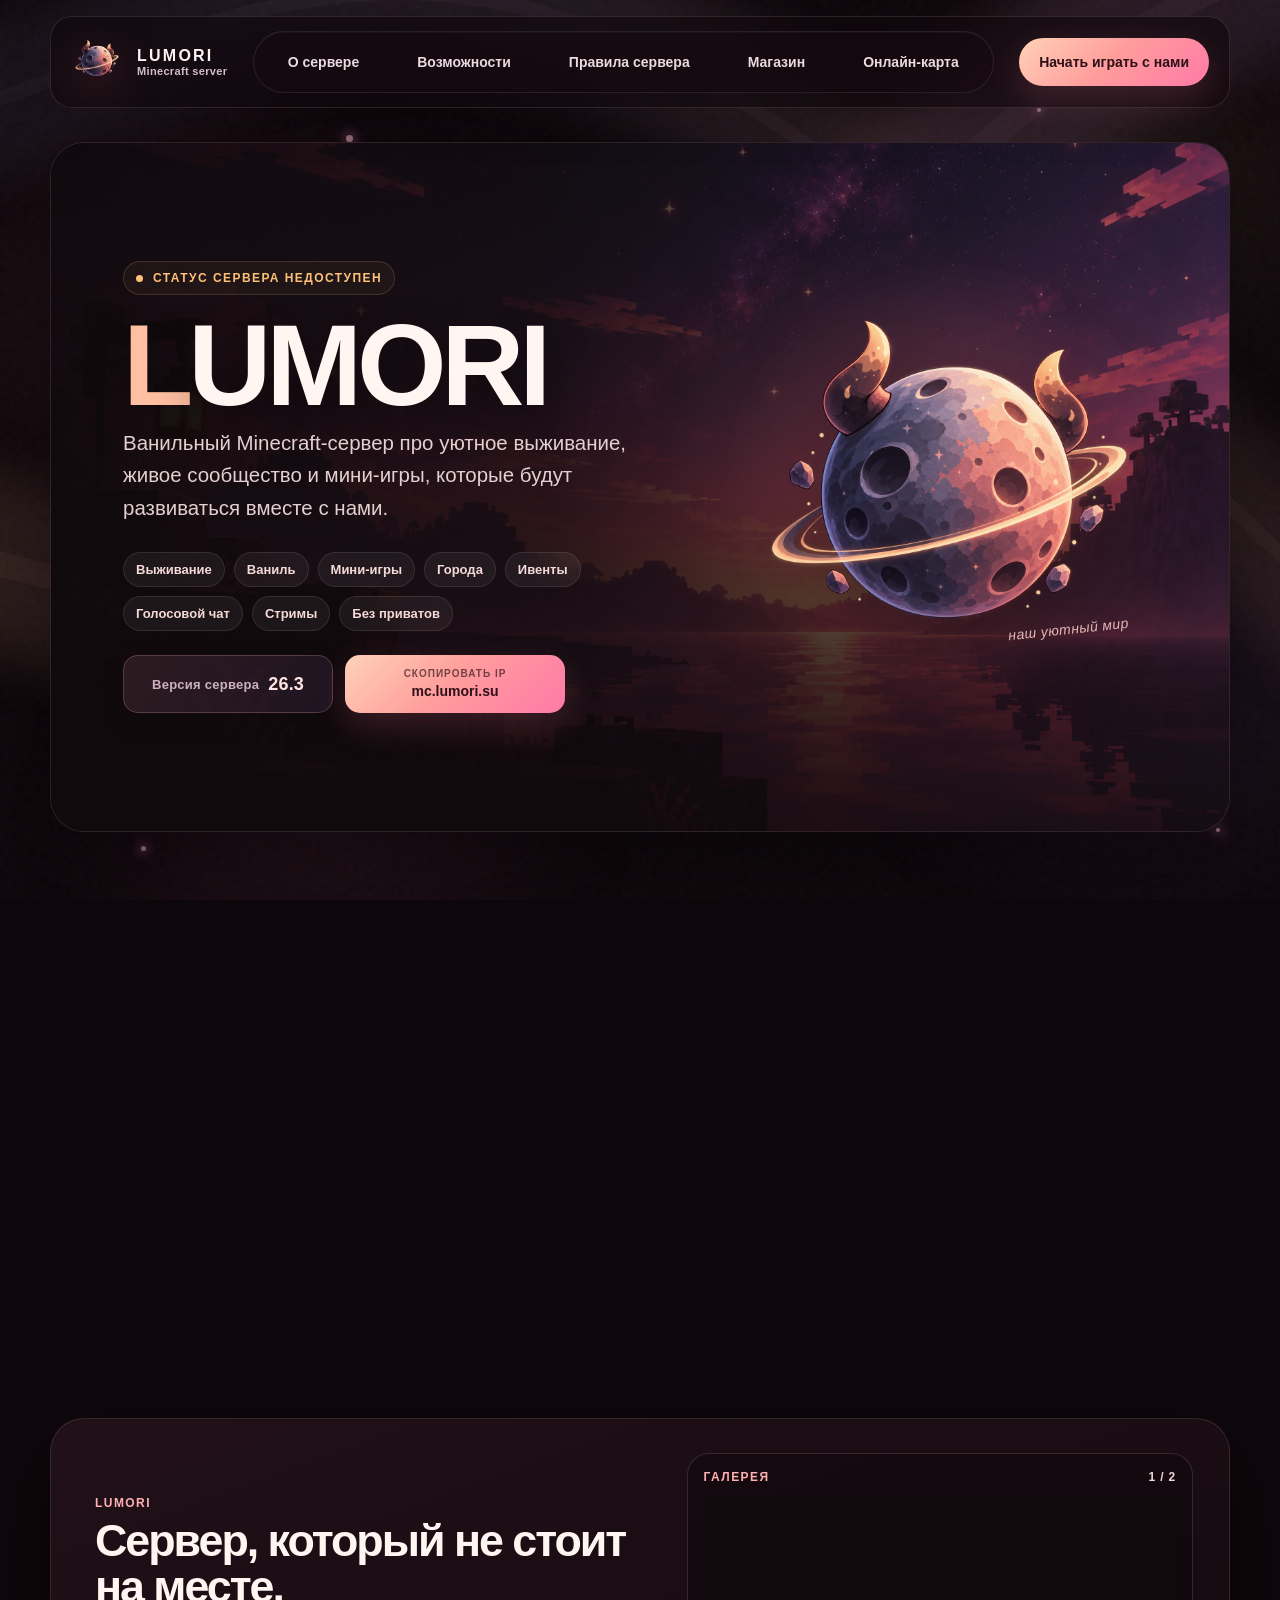
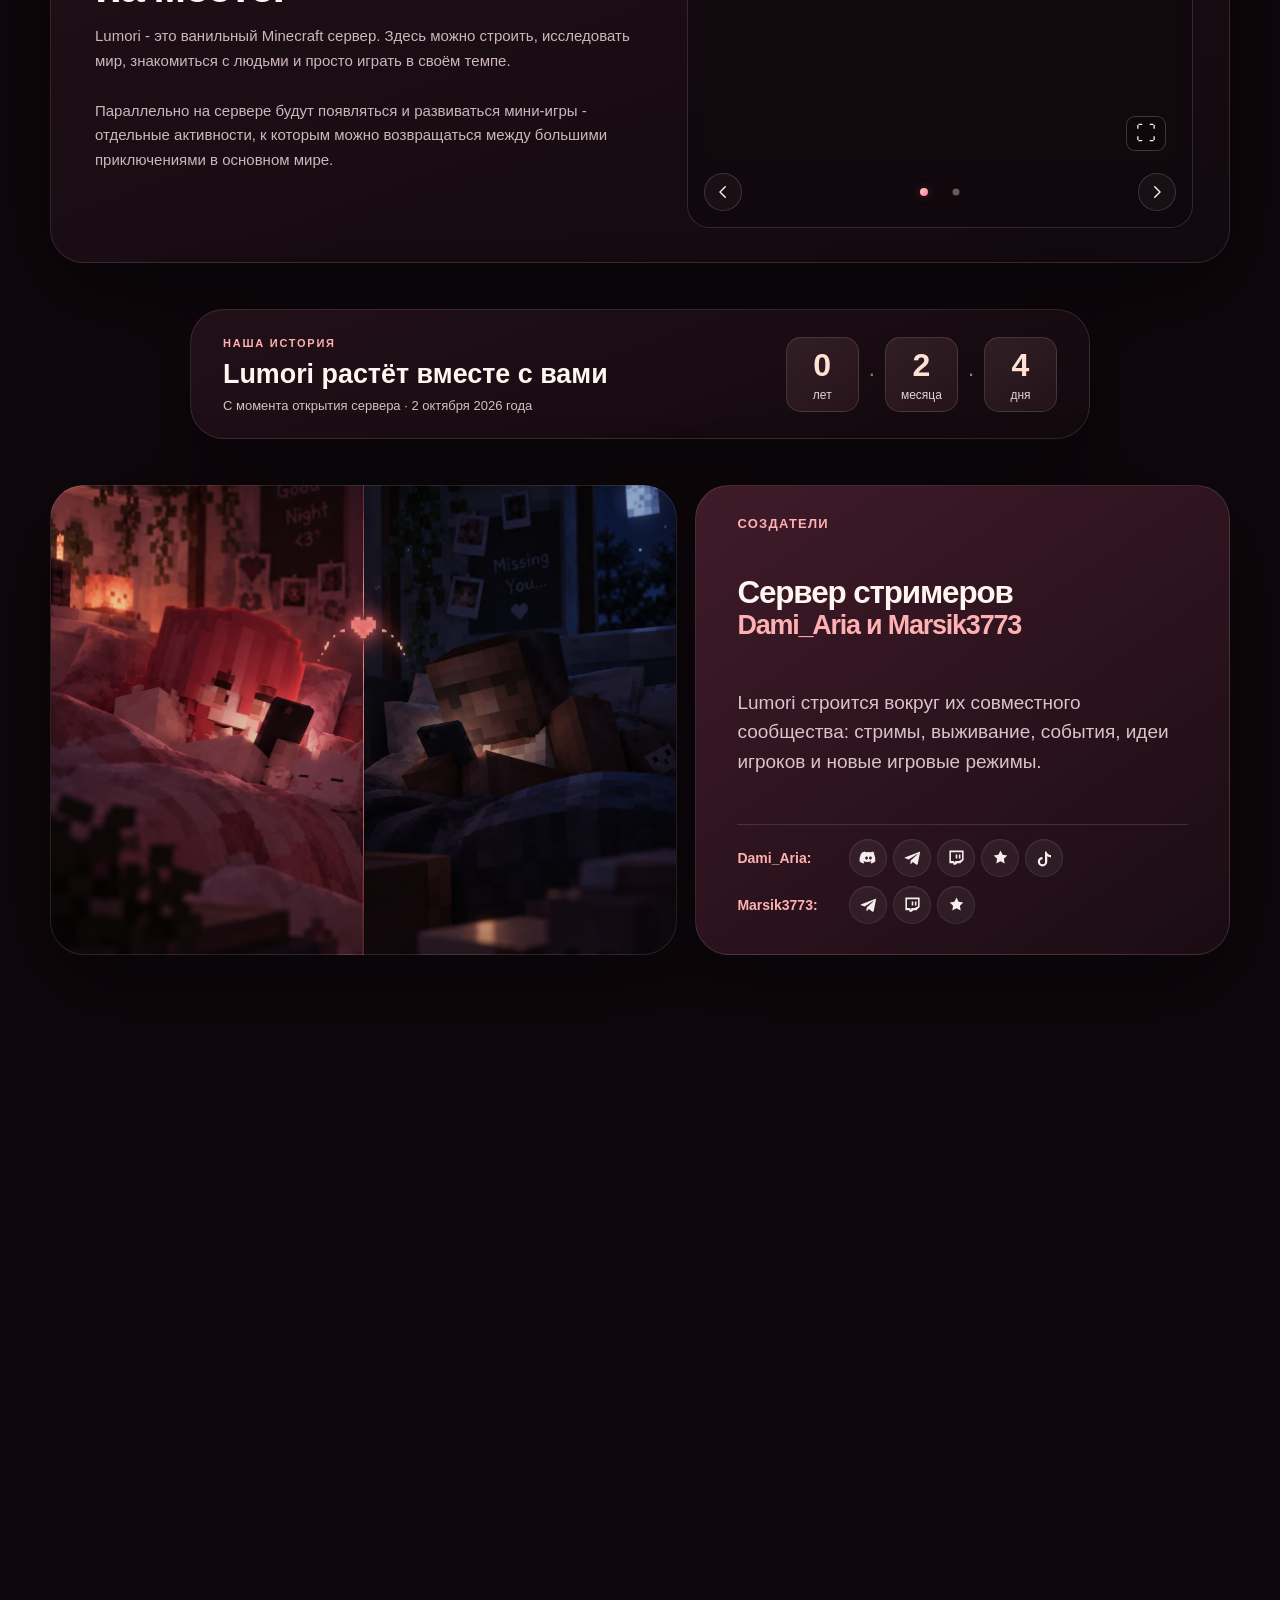
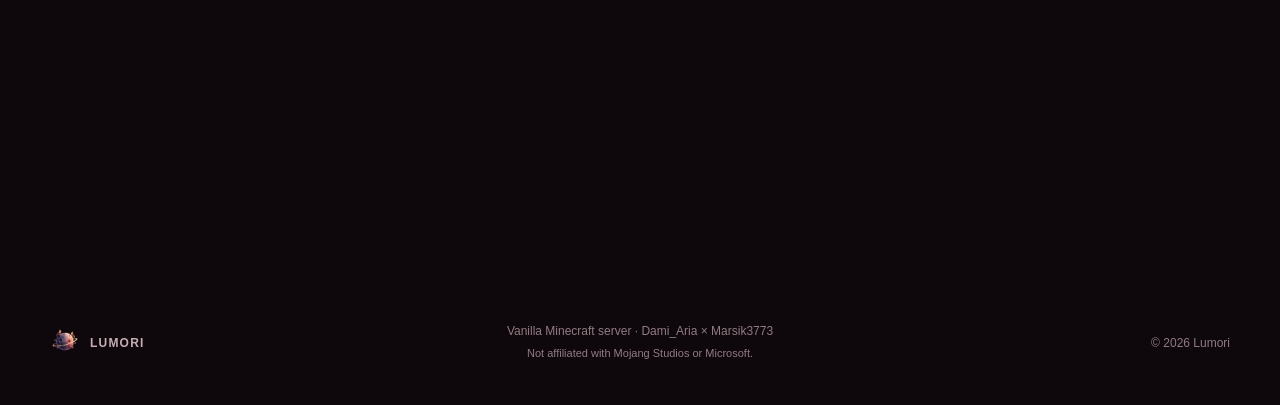
==== commit b9a59880: "Organize server guide into topic pages" ====
--- a/index.html
+++ b/index.html
@@ -10,7 +10,7 @@
 <link href="assets/site/lumori-planet.png" rel="icon"/>
 <link as="image" href="assets/site/lumori-hero.png" media="(min-width: 921px)" rel="preload"/>
 <link as="image" href="assets/site/mobile/lumori-hero.webp" media="(max-width: 920px)" rel="preload"/>
-<link href="styles.css?v=lumori-docs-2" rel="stylesheet"/>
+<link href="styles.css?v=lumori-docs-3" rel="stylesheet"/>
 </head>
 <body>
 <div aria-hidden="true" class="ambient-bg"></div>
@@ -212,6 +212,7 @@
 <div class="docs-shell section-shell" id="guide">
 <aside aria-label="Разделы справочника" class="docs-sidebar">
 <div class="docs-sidebar-title">СПРАВОЧНИК LUMORI</div>
+<select aria-label="Выбрать тему справочника" class="docs-topic-select" id="docs-topic-select"></select>
 <div class="docs-sidebar-group"><strong>Возможности</strong>
 <a data-feed="guide" href="#guide-mods">Моды для игры</a>
 <a data-feed="guide" href="#guide-shops">Магазины</a>
@@ -231,35 +232,35 @@
 <a data-feed="rules" href="#rules-extra">Дополнительно</a></div>
 </aside>
 <div class="docs-main">
-<section aria-labelledby="guide-title" class="rules reveal" id="guide-article">
-<div class="section-heading"><div><span class="kicker">ГИД ПО LUMORI</span><h2 id="guide-title">Возможности сервера</h2><p>Как подготовиться к игре, открыть магазин и создать город.</p></div></div>
-<div class="rules-content guide-content">
-<h3 class="rule-item-title" id="guide-mods">Моды для игры</h3>
-<p class="rule-text">Для голосового общения установите Simple Voice Chat. Для просмотра экранов в игре установите Dream Displays. На страницах загрузки выберите сборки, подходящие вашей версии Minecraft и загрузчику модов.</p>
-<p class="guide-links"><a href="https://modrinth.com/mod/simple-voice-chat" target="_blank" rel="noopener noreferrer">Скачать Simple Voice Chat ↗</a><a href="https://modrinth.com/mod/dreamdisplays" target="_blank" rel="noopener noreferrer">Скачать Dream Displays ↗</a></p>
-<h3 class="rule-item-title" id="guide-shops">Свои магазины</h3>
-<p class="rule-text">Магазином может стать пустой одиночный сундук, бочка или шалкеровый ящик. Введите <code>/shop create &lt;название&gt;</code> и в течение минуты нажмите ПКМ на контейнер. Чтобы выставить пачку, возьмите её в основную руку и назначьте цену всей пачки командой <code>/shop price &lt;число&gt;</code>. Затем откройте свой магазин и перенесите пачку в пустой слот или добавьте её через Shift-клик. Предмет без назначенной цены магазин не примет.</p>
-<p class="rule-text">Минимальные цены смотрите через <code>/shop prices</code>. Через <code>/shop seller</code> доступны свои магазины и дополнительные места; <code>/shop address &lt;адрес&gt;</code> задаёт адрес магазина, на который вы смотрите, а <code>/shop withdraw</code> или Shift + ПКМ забирает выручку. Покупатель открывает магазин и покупает целую пачку кликом; Shift-клик отправляет покупку в инвентарь.</p>
-<p class="rule-text">По правилам Lumori обычному игроку доступны 3 бесплатных магазина и не более 10 всего. С Plus — 10 бесплатных и не более 50. Дополнительные магазины приобретаются за АРы; первый стоит 192 АР, каждый следующий на 64 АР дороже. Магазин должен быть доступен покупателям и не может стоять на чужой территории без разрешения. Продажа ниже минимальных цен и торговля за реальные деньги запрещены — подробности в разделе 5 правил.</p>
-<h3 class="rule-item-title" id="guide-towns">Города</h3>
-<p class="rule-text">Создать город может любой игрок: <code>/town create &lt;название&gt;</code>. Название должно содержать 3–24 символа. Чтобы зарегистрировать город и получить тег из 1–4 букв, соберите не менее 10 жителей вместе с мэром и введите <code>/town register &lt;тег&gt;</code>. Сейчас регистрация выполняется автоматически. Лимит жителей и заместителей не установлен.</p>
-<p class="rule-text">Для вступления мэр или заместитель отправляет <code>/town invite &lt;игрок&gt;</code>. Игрок должен быть онлайн на Survival; приглашение действует 5 минут. Для игроков доступны <code>/town list</code>, <code>/town info</code>, <code>/town invites</code>, <code>/town accept</code>, <code>/town deny</code> и <code>/town leave</code>. Сообщение, начинающееся с <code>?</code>, отправляется в городской чат.</p>
-<p class="rule-text">Мэр и руководство управляют городом через <code>/town kick</code>, <code>/town promote</code>, <code>/town demote</code>, <code>/town description</code>, <code>/town rename</code>, <code>/town flag</code>, <code>/town transfer</code> и <code>/town delete</code>. Полную справку покажет <code>/town help</code>. У города должны быть собственные правила в книге, доступной жителям; они не могут противоречить правилам Lumori.</p>
-<p class="rule-text">Города могут заключать унии по письменному соглашению глав. Войны возможны только по добровольному согласию сторон и после одобрения администрации. После выхода из города у жителя есть 3 календарных дня, чтобы забрать личные вещи и выселиться.</p>
-<h3 class="rule-item-title" id="guide-plus">Подписка Plus</h3>
-<p class="rule-text">Plus позволяет менять размер персонажа (<code>/size</code>), цвет ника (<code>/color</code>), сообщения входа и выхода (<code>/enter</code>, <code>/exit</code>), писать цветным текстом и использовать теги <code>item</code>, <code>online</code>, <code>random</code>, <code>cords</code>, <code>exp</code>, <code>ping</code> и <code>Plus</code>. Также доступны перенос игроков, мгновенный вход в портал Незера и использование блоков прямо из инвентаря.</p>
-<p class="rule-text">На Survival можно настроить дальность до 16 чанков командой <code>/chunks</code>. При бездействии игрока с Plus не отправляет в Lobby, но время игры за AFK не начисляется. При первой выдаче Plus лимит товаров Stallora увеличивается на 7. В <code>/plus menu</code> можно отключать отдельные возможности и управлять меткой на онлайн-карте; Vanish скрывает её всегда. <code>/plus</code> показывает срок подписки и ссылку на магазин, <code>/plus help</code> — подсказку.</p>
-<p class="rule-text">По правилам Plus даёт 10 бесплатных магазинов с общим пределом 50 и один дополнительный аккаунт с суффиксом <code>_tw</code>. Подписка должна быть активна на обоих аккаунтах. Условия покупки — в <a href="https://lumori.millida.trade/" target="_blank" rel="noopener noreferrer">официальном магазине</a>.</p>
-<h3 class="rule-item-title" id="guide-emoji">Эмодзи и кейсы</h3>
-<p class="rule-text">У каждого игрока по умолчанию есть эмодзи ●. Команда <code>/emoji</code> показывает коллекцию, <code>/emoji cases</code> — ключи, а <code>/emoji set &lt;символ&gt;</code> выбирает доступный эмодзи. Кейсы открываются у специальных сундуков в Lobby. Бесплатный ключ можно получить за голоса на сайтах, список которых показывает меню кейсов.</p>
-<p class="rule-text">Золотой кейс: 🌼 🌷 🏶 🍁 🌰 🍒 🍕 🍢 🍭 🧀. Алмазный: ♪ ♫ ☀ ☁ ☄ ★ 🌊 🌧 ☽. Незеритовый: ⛏ 🪓 🪏 ⚒ ⚓ ⚔ 🎣 🗡 🔱 ✂ 🛡 🛠 ⚗.</p>
-<h3 class="rule-item-title" id="guide-account">Перепривязка аккаунта</h3>
-<p class="rule-text"><strong>Смена Minecraft-ника:</strong> зайдите под новым свободным ником, получите шестизначный код и отправьте его в Discord-канал <code>#отправь-код-сюда</code> со своего уже привязанного Discord-аккаунта. Старый ник должен быть офлайн. Привязка и игровые данные переносятся на новый ник; между такими сменами действует пауза 7 дней.</p>
-<p class="rule-text"><strong>Смена Discord:</strong> после подтверждённого входа в Lobby введите <code>/lumoriauth discord</code>. Отправьте показанный восьмизначный код в тот же канал уже с нового Discord-аккаунта. После смены войдите в Minecraft заново и подтвердите вход через новый Discord.</p>
-<h3 class="rule-item-title" id="guide-light">Блок света</h3>
-<p class="rule-text">Подготовлен рецепт одного блока света: в верхнем ряду пыль светокамня посередине, в нижнем — кварц, факел, кварц. Наличие этого рецепта на работающем сервере пока не подтверждено; если крафт не срабатывает, сообщите администрации.</p>
-<p class="guide-links"><a href="https://discord.gg/dc2WhRhd3e" target="_blank" rel="noopener noreferrer">Задать вопрос в Discord ↗</a><a href="#rules" data-feed="rules">Читать правила сервера →</a></p>
-</div>
+<section aria-label="Возможности сервера" class="rules reveal" id="guide-article">
+<article class="docs-panel" id="guide-mods"><span class="kicker">ВОЗМОЖНОСТИ</span><h2>Моды для игры</h2><p class="docs-lead">Для голосового общения и экранов в игре установите два мода.</p>
+<div class="docs-card"><h3>Simple Voice Chat</h3><p>Голосовое общение с игроками поблизости.</p><a href="https://modrinth.com/mod/simple-voice-chat" target="_blank" rel="noopener noreferrer">Страница загрузки ↗</a></div>
+<div class="docs-card"><h3>Dream Displays</h3><p>Просмотр игровых экранов.</p><a href="https://modrinth.com/mod/dreamdisplays" target="_blank" rel="noopener noreferrer">Страница загрузки ↗</a></div>
+<p class="docs-note">На странице каждого мода выберите файл для своей версии Minecraft и загрузчика.</p></article>
+<article class="docs-panel" id="guide-shops"><span class="kicker">ВОЗМОЖНОСТИ</span><h2>Свои магазины</h2><p class="docs-lead">Продавайте предметы другим игрокам через сундук, бочку или шалкеровый ящик.</p>
+<div class="docs-card"><h3>Как открыть магазин</h3><ol><li>Поставьте пустой одиночный контейнер.</li><li>Введите <code>/shop create &lt;название&gt;</code>.</li><li>В течение минуты нажмите ПКМ на контейнер.</li></ol></div>
+<div class="docs-card"><h3>Как выставить товар</h3><ol><li>Возьмите пачку предметов в основную руку.</li><li>Укажите цену <strong>за всю пачку</strong>: <code>/shop price &lt;число&gt;</code>.</li><li>Откройте свой магазин и положите пачку в свободный слот или используйте Shift-клик.</li></ol><p>Без назначенной цены магазин товар не примет.</p></div>
+<div class="docs-card"><h3>Полезные команды</h3><ul><li><code>/shop prices</code> — минимальные цены.</li><li><code>/shop seller</code> — свои магазины и дополнительные места.</li><li><code>/shop address &lt;адрес&gt;</code> — адрес магазина, на который смотрите.</li><li><code>/shop withdraw</code> или Shift + ПКМ — забрать выручку.</li></ul></div>
+<div class="docs-card"><h3>Лимиты и правила</h3><ul><li>Без Plus: 3 бесплатных магазина, максимум 10.</li><li>С Plus: 10 бесплатных магазинов, максимум 50.</li><li>Дополнительный магазин стоит от 192 АР; каждый следующий на 64 АР дороже.</li><li>Магазин должен быть доступен покупателям. На чужой территории нужно разрешение владельца.</li><li>Торговля ниже минимальной цены и за реальные деньги запрещена.</li></ul><a href="#rules-5" data-feed="rules">Все правила торговли →</a></div></article>
+<article class="docs-panel" id="guide-towns"><span class="kicker">ВОЗМОЖНОСТИ</span><h2>Города</h2><p class="docs-lead">Объединяйтесь с игроками, управляйте городом и общайтесь в отдельном чате.</p>
+<div class="docs-card"><h3>Создание и регистрация</h3><ol><li>Введите <code>/town create &lt;название&gt;</code>. Название: от 3 до 24 символов.</li><li>Соберите 10 участников вместе с мэром.</li><li>Введите <code>/town register &lt;тег&gt;</code>. Тег: от 1 до 4 букв; регистрация сейчас автоматическая.</li></ol><p>Лимит жителей и заместителей не установлен.</p></div>
+<div class="docs-card"><h3>Приглашения и общение</h3><ul><li><code>/town invite &lt;игрок&gt;</code> — пригласить игрока, который сейчас на Survival. Приглашение действует 5 минут.</li><li><code>/town invites</code>, <code>/town accept</code>, <code>/town deny</code> — посмотреть, принять или отклонить приглашение.</li><li>Начните сообщение с <code>?</code>, чтобы написать в городской чат.</li></ul></div>
+<div class="docs-card"><h3>Управление</h3><ul><li><code>/town list</code>, <code>/town info</code>, <code>/town leave</code> — список, сведения и выход.</li><li><code>/town kick</code>, <code>/town promote</code>, <code>/town demote</code> — управление жителями.</li><li><code>/town description</code>, <code>/town rename</code>, <code>/town flag</code> — оформление города.</li><li><code>/town transfer</code>, <code>/town delete</code> — передача и удаление города.</li></ul><p>Полный список команд: <code>/town help</code>.</p></div>
+<p class="docs-note">Городу нужны свои правила в книге. Унии заключаются письменным соглашением глав; войны возможны только с согласия сторон и одобрения администрации. После выхода из города есть 3 дня, чтобы забрать вещи.</p><a href="#rules-6" data-feed="rules">Правила городов →</a></article>
+<article class="docs-panel" id="guide-plus"><span class="kicker">ВОЗМОЖНОСТИ</span><h2>Подписка Plus</h2><p class="docs-lead">Дополнительные настройки персонажа и удобства для игры.</p>
+<div class="docs-card"><h3>Внешний вид и чат</h3><ul><li><code>/size</code> — изменить размер персонажа.</li><li><code>/color</code> — изменить цвет ника.</li><li><code>/enter</code> и <code>/exit</code> — настроить сообщения входа и выхода.</li><li>Цветной чат и теги <code>item</code>, <code>online</code>, <code>random</code>, <code>cords</code>, <code>exp</code>, <code>ping</code>, <code>Plus</code>.</li></ul></div>
+<div class="docs-card"><h3>Удобства в игре</h3><ul><li>Перенос игроков, мгновенный вход в портал Незера и использование блоков прямо из инвентаря.</li><li><code>/chunks</code> — настроить дальность на Survival до 16 чанков.</li><li>При AFK вас не переносит в Lobby, но игровое время не начисляется.</li></ul></div>
+<div class="docs-card"><h3>Магазины и аккаунт</h3><ul><li>10 бесплатных магазинов, максимум 50.</li><li>При первой выдаче Plus лимит товаров Stallora увеличивается на 7.</li><li>Разрешён один дополнительный аккаунт с суффиксом <code>_tw</code>; Plus должен быть активен на обоих.</li></ul></div>
+<div class="docs-card"><h3>Управление подпиской</h3><ul><li><code>/plus menu</code> — выключать отдельные возможности и управлять своей меткой на карте. Vanish скрывает её всегда.</li><li><code>/plus</code> — срок подписки и ссылка на магазин.</li><li><code>/plus help</code> — подсказка по командам.</li></ul></div><a href="https://lumori.millida.trade/" target="_blank" rel="noopener noreferrer">Условия покупки в магазине ↗</a></article>
+<article class="docs-panel" id="guide-emoji"><span class="kicker">ВОЗМОЖНОСТИ</span><h2>Эмодзи и кейсы</h2><p class="docs-lead">Собирайте эмодзи и выбирайте символ для своего профиля.</p>
+<div class="docs-card"><h3>Как пользоваться</h3><ul><li><code>/emoji</code> — посмотреть свою коллекцию.</li><li><code>/emoji set &lt;символ&gt;</code> — выбрать доступный эмодзи.</li><li><code>/emoji cases</code> — посмотреть ключи от кейсов.</li></ul><p>Эмодзи ● есть у каждого игрока. Кейсы открываются у специальных сундуков в Lobby.</p></div>
+<div class="docs-card"><h3>Где голосовать за ключ</h3><p>Бесплатный ключ можно получить за голосование за сервер:</p><ul class="docs-link-list"><li><a href="https://minecraftrating.ru/vote/402561/" target="_blank" rel="noopener noreferrer">MinecraftRating ↗</a></li><li><a href="https://hotmc.ru/vote-293718" target="_blank" rel="noopener noreferrer">HotMC ↗</a></li><li><a href="https://top-minecrafter.com/server/lumori/" target="_blank" rel="noopener noreferrer">Top-Minecrafter ↗</a></li></ul></div></article>
+<article class="docs-panel" id="guide-account"><span class="kicker">ВОЗМОЖНОСТИ</span><h2>Перепривязка аккаунта</h2><p class="docs-lead">Смена Minecraft-ника и Discord-аккаунта выполняется через код подтверждения.</p>
+<div class="docs-card"><h3>Сменить Minecraft-ник</h3><ol><li>Убедитесь, что прежний ник офлайн.</li><li>Войдите под новым свободным ником и получите шестизначный код.</li><li>Отправьте код в канал <code>#отправь-код-сюда</code> со своего уже привязанного Discord-аккаунта.</li></ol><p>Игровые данные сохраняются. Между сменами ника действует пауза 7 дней.</p></div>
+<div class="docs-card"><h3>Сменить Discord</h3><ol><li>Подтвердите вход в Lobby и введите <code>/lumoriauth discord</code>.</li><li>Отправьте показанный восьмизначный код в тот же канал с <strong>нового</strong> Discord-аккаунта.</li><li>Войдите в Minecraft заново и подтвердите вход через новый Discord.</li></ol></div><a href="https://discord.gg/dc2WhRhd3e" target="_blank" rel="noopener noreferrer">Открыть Discord ↗</a></article>
+<article class="docs-panel" id="guide-light"><span class="kicker">ВОЗМОЖНОСТИ</span><h2>Блок света</h2><p class="docs-lead">Схема крафта блока света.</p>
+<figure class="docs-recipe"><img src="assets/site/light-block-recipe.png" width="249" height="135" alt="Рецепт блока света: пыль светокамня в верхней центральной ячейке, кварц по краям среднего ряда, факел в центре" loading="lazy"/><figcaption>Пыль светокамня сверху; кварц, факел, кварц — в среднем ряду.</figcaption></figure>
+<p class="docs-note">Наличие рецепта на работающем сервере пока не подтверждено. Если крафт не срабатывает, сообщите администрации в <a href="https://discord.gg/dc2WhRhd3e" target="_blank" rel="noopener noreferrer">Discord</a>.</p></article>
 </section>
 <section aria-labelledby="rules-title" class="rules reveal" id="rules">
 <div class="section-heading">
@@ -667,6 +668,6 @@
 </footer>
 <div aria-live="polite" class="toast" id="toast" role="status"></div>
 <div aria-label="Галерея Lumori" aria-modal="true" class="gallery-lightbox" hidden="" id="gallery-lightbox" role="dialog"><div class="lightbox-header"><span>Галерея Lumori</span><span aria-live="polite" class="lightbox-counter"></span><button aria-label="Закрыть галерею" class="lightbox-close" type="button">✕</button></div><button aria-label="Предыдущее изображение" class="lightbox-arrow lightbox-prev" type="button"><svg aria-hidden="true" viewBox="0 0 24 24"><path d="M15 5 8 12 15 19"/></svg></button><img alt="" id="lightbox-image"/><button aria-label="Следующее изображение" class="lightbox-arrow lightbox-next" type="button"><svg aria-hidden="true" viewBox="0 0 24 24"><path d="M9 5 16 12 9 19"/></svg></button></div><script src="config.js"></script>
-<script src="script.js?v=lumori-docs-2"></script>
+<script src="script.js?v=lumori-docs-3"></script>
 </body>
 </html>
--- a/styles.css
+++ b/styles.css
@@ -1356,3 +1356,46 @@
   .docs-sidebar { padding: 16px 8px; }
   .docs-sidebar-group a { padding: 8px; font-size: 12px; }
 }
+
+/* Each documentation topic is a separate, readable view. */
+.docs-topic-select { display: none; }
+.docs-main .rules[hidden], .docs-panel[hidden] { display: none !important; }
+.docs-main .rules + .rules:not([hidden]) { margin-top: 92px; }
+.docs-panel { max-width: 900px; }
+#guide-article .docs-panel { padding: clamp(22px, 4vw, 42px); border: 1px solid var(--line); border-radius: var(--radius-xl); background: rgba(27, 13, 20, .82); box-shadow: var(--shadow); }
+.docs-panel h2 { margin: 10px 0 12px; color: var(--text); font-size: clamp(30px, 4vw, 46px); line-height: 1.08; letter-spacing: -.035em; }
+.docs-lead { max-width: 65ch; margin: 0 0 28px; color: #e3cdd3; font-size: 17px; line-height: 1.55; }
+.docs-card { max-width: 72ch; margin: 14px 0; padding: 19px 21px; border: 1px solid rgba(255, 194, 182, .14); border-radius: 17px; background: rgba(255, 255, 255, .035); }
+.docs-card h3 { margin: 0 0 11px; font-size: 19px; color: #fff4ef; }
+.docs-card p, .docs-card li, .docs-note, .docs-recipe figcaption { color: #dfcbd0; line-height: 1.58; }
+.docs-card p { margin: 10px 0 0; }
+.docs-card ul, .docs-card ol { margin: 10px 0 0; padding-left: 22px; }
+.docs-card li + li { margin-top: 9px; }
+.docs-card a, .docs-panel > a, .docs-note a { color: #ffc8ba; text-underline-offset: 3px; }
+.docs-card code, .docs-panel code { color: #ffe0d2; overflow-wrap: anywhere; }
+.docs-note { max-width: 70ch; margin: 20px 0; padding: 15px 18px; border-left: 3px solid #f5a6ae; border-radius: 0 12px 12px 0; background: rgba(255, 194, 182, .07); }
+.docs-link-list { list-style: none; padding-left: 0 !important; }
+.docs-link-list a { display: inline-block; padding: 3px 0; font-weight: 700; }
+.docs-recipe { margin: 24px 0; padding: 20px; width: fit-content; max-width: 100%; border: 1px solid var(--line); border-radius: 17px; background: #21191e; }
+.docs-recipe img { display: block; width: min(100%, 498px); height: auto; image-rendering: pixelated; }
+.docs-recipe figcaption { max-width: 45ch; margin-top: 12px; font-size: 14px; }
+.docs-rule-panel { max-width: 72ch; }
+.docs-rule-panel .rules-main-title { margin: 0 0 20px; font-size: clamp(27px, 3vw, 37px); }
+.docs-introduction { margin: 0 0 18px; }
+.docs-rule-detail { margin: 10px 0; border: 1px solid rgba(255, 194, 182, .15); border-radius: 13px; background: rgba(255, 255, 255, .025); }
+.docs-rule-detail summary { padding: 16px 18px; color: #fff2ee; font-weight: 750; cursor: pointer; line-height: 1.4; }
+.docs-rule-detail summary:hover { background: rgba(255, 194, 182, .07); }
+.docs-rule-detail[open] { padding-bottom: 13px; }
+.docs-rule-detail > :not(summary) { margin-left: 18px; margin-right: 18px; }
+.docs-rule-detail .rule-text, .docs-rule-detail .rule-list { max-width: 65ch; }
+@media (max-width: 800px) {
+  .docs-sidebar { display: block; max-height: none; margin-top: 18px; }
+  .docs-sidebar-title { padding-bottom: 8px; }
+  .docs-sidebar-group { display: none; }
+  .docs-topic-select { display: block; width: 100%; min-height: 46px; padding: 0 12px; border: 1px solid rgba(255, 194, 182, .25); border-radius: 11px; background: #27171e; color: #fff4ef; font: inherit; }
+  .docs-main .rules:first-child, .docs-main .rules + .rules:not([hidden]) { margin-top: 0; }
+  #guide-article .docs-panel { padding: 22px 18px; }
+  .rules-content { padding: 22px 18px; }
+  .docs-card { padding: 16px; }
+  .docs-rule-detail summary { padding: 14px; }
+}
